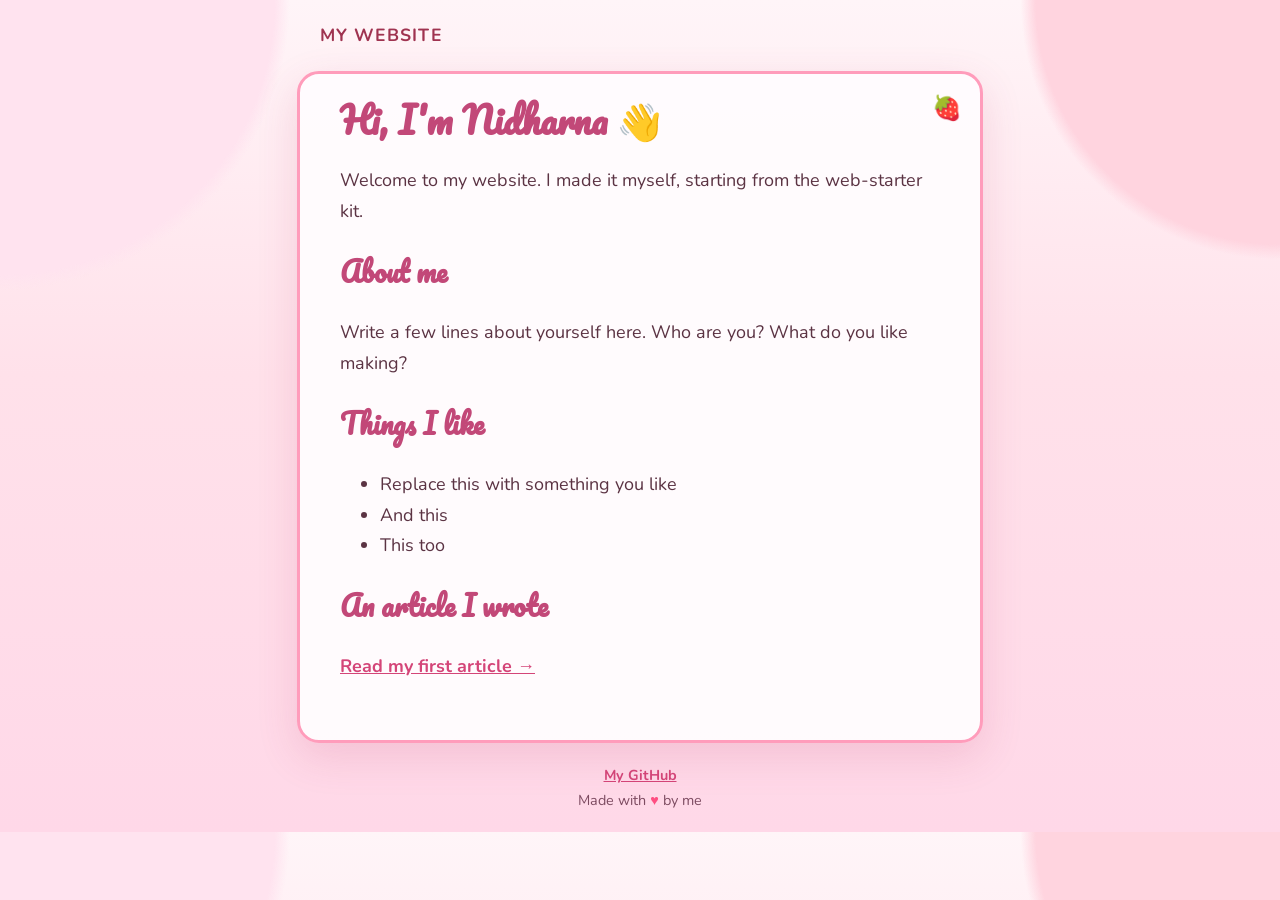
==== index.html @ 421ef7c7 "bb" ====
<!DOCTYPE html>
<html>

<head>
  <!-- The title shows up in the browser tab -->
  <title>My Website</title>

  <!-- These two lines connect your CSS and JavaScript files -->
  <link rel="stylesheet" href="style.css">
  <script src="scripts.js" defer></script>

  <!-- This makes the page look right on phones -->
  <meta name="viewport" content="width=device-width, initial-scale=1.0">
  <link rel="shortcut icon" href="favicon.ico">
</head>

<body>

  <header>
    <a href="index.html" class="header-text">My Website</a>
  </header>

  <main>

    <h1>Hi, I'm Nidharna 👋</h1>
    <p>Welcome to my website. I made it myself, starting from the web-starter kit.</p>

    <h2>About me</h2>
    <p>Write a few lines about yourself here. Who are you? What do you like making?</p>

    <h2>Things I like</h2>
    <!-- This is a list. Each <li> is one item. -->
    <ul>
      <li>Replace this with something you like</li>
      <li>And this</li>
      <li>This too</li>
    </ul>

    <h2>An article I wrote</h2>
    <!-- This link goes to the other page in this folder -->
    <p><a href="article.html">Read my first article →</a></p>

  </main>

  <footer>
    <!-- Change this link to your own profile -->
    <a href="https://github.com">My GitHub</a>
    <br>
    Made with <span class="heart">&hearts;</span> by me
  </footer>

</body>

</html>
---- style.css ----
/* This file controls how everything LOOKS.
   Change a value, save, and refresh your browser to see what happens. */


/* Load a font from Google Fonts */
@import url('https://fonts.googleapis.com/css?family=Work+Sans:400,700&display=swap');
@import url('https://fonts.googleapis.com/css2?family=Nunito:wght@400;700;800&family=Pacifico&display=swap');


/* Rules for the whole page */

body {
  font-family: "Nunito", sans-serif;
  font-size: 18px;
  line-height: 1.7;
  background:
    radial-gradient(circle at top left, #ffe3ef 0, #ffe3ef 18%, transparent 19%),
    radial-gradient(circle at top right, #ffd4df 0, #ffd4df 16%, transparent 17%),
    linear-gradient(180deg, #fff5f8 0%, #ffe1ea 45%, #ffd8e8 100%);
  color: #5b3343;
  margin: 0;
}


/* Headings */

h1, h2, h3 {
  color: #c24878;
  font-family: "Pacifico", cursive;
}

h1 {
  margin-top: 0;
  line-height: 1.2;
}


/* Links */

a {
  color: #d44578;
  font-weight: 700;
}


/* The bar at the top */

header {
  max-width: 640px;
  margin: auto;
  padding: 20px;
  font-weight: 700;
}

.header-text {
  color: #9f3350;
  text-decoration: none;
  font-size: 1.1rem;
  text-transform: uppercase;
  letter-spacing: 0.06em;
}


/* The white box that holds your content */

main {
  max-width: 600px;
  margin: auto;
  padding: 24px 40px 40px 40px;
  background: rgba(255, 252, 254, 0.96);
  border: 3px solid #ff9cbb;
  border-radius: 22px;
  box-shadow: 0 14px 40px rgba(185, 63, 108, 0.16);
  position: relative;
}

main::before {
  content: "🍓";
  position: absolute;
  top: 14px;
  right: 18px;
  font-size: 1.5rem;
  opacity: 0.9;
}


/* Pictures never overflow the box */

main img {
  max-width: 100%;
  border-radius: 16px;
  border: 3px solid #ffd0df;
}

.image-caption {
  font-style: italic;
  opacity: 0.72;
}

.date {
  opacity: 0.72;
  font-weight: 700;
  color: #9c4e6a;
}


/* Quotes */

blockquote {
  border-left: 4px solid #f65c8b;
  margin-left: 0;
  padding: 12px 16px;
  font-size: 120%;
  background: #fff1f6;
  border-radius: 14px;
  color: #6d3550;
}


/* The footer at the bottom */

footer {
  max-width: 640px;
  margin: auto;
  padding: 20px;
  text-align: center;
  font-size: 80%;
  color: #7d4b61;
}


/* The beating heart */

.heart {
  color: #ff4e82;
  animation: beat 1s infinite;
}

@keyframes beat {
  50% { opacity: 0.5; }
}


/* Anything below this only applies to small screens (phones) */

@media only screen and (max-width: 600px) {

  body {
    background: linear-gradient(180deg, #fff6fa 0%, #ffe2ed 100%);
  }

  main {
    padding: 18px 5% 32px 5%;
    border-radius: 0;
    border-left: none;
    border-right: none;
  }

}
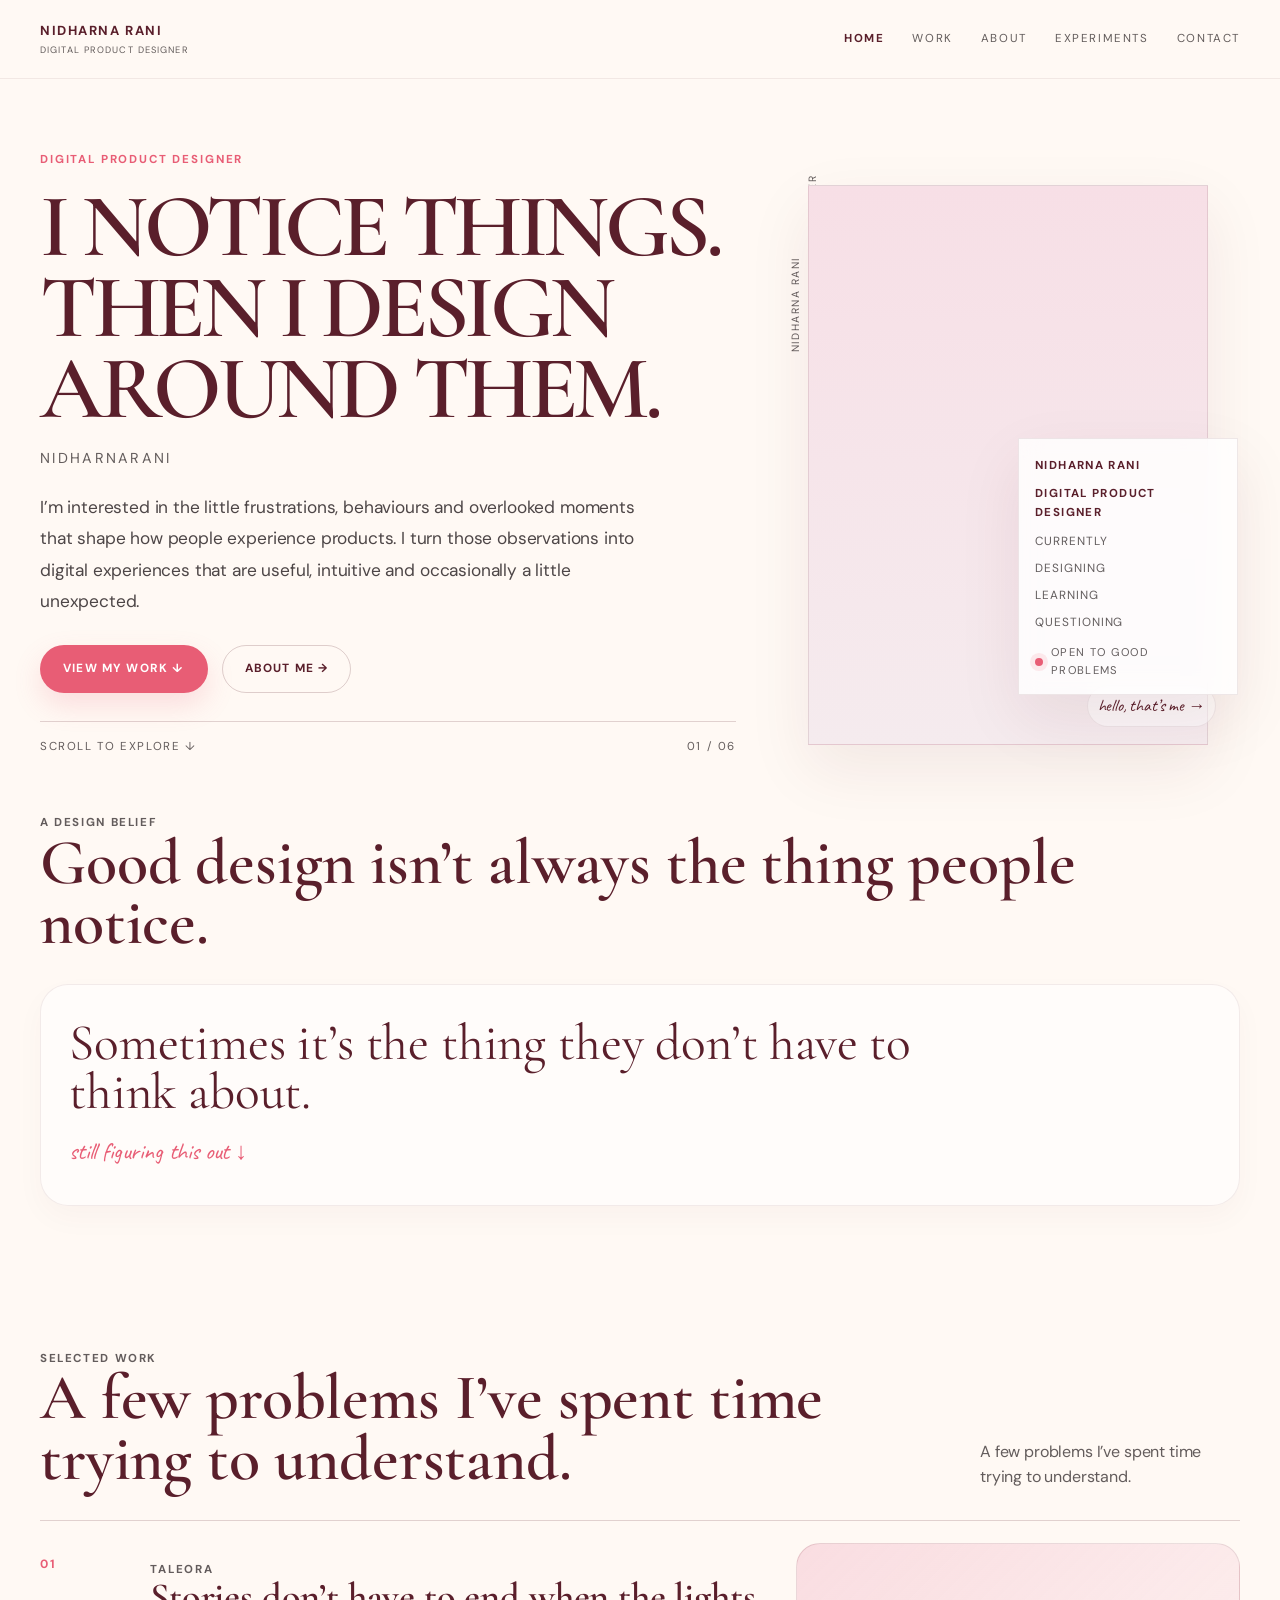
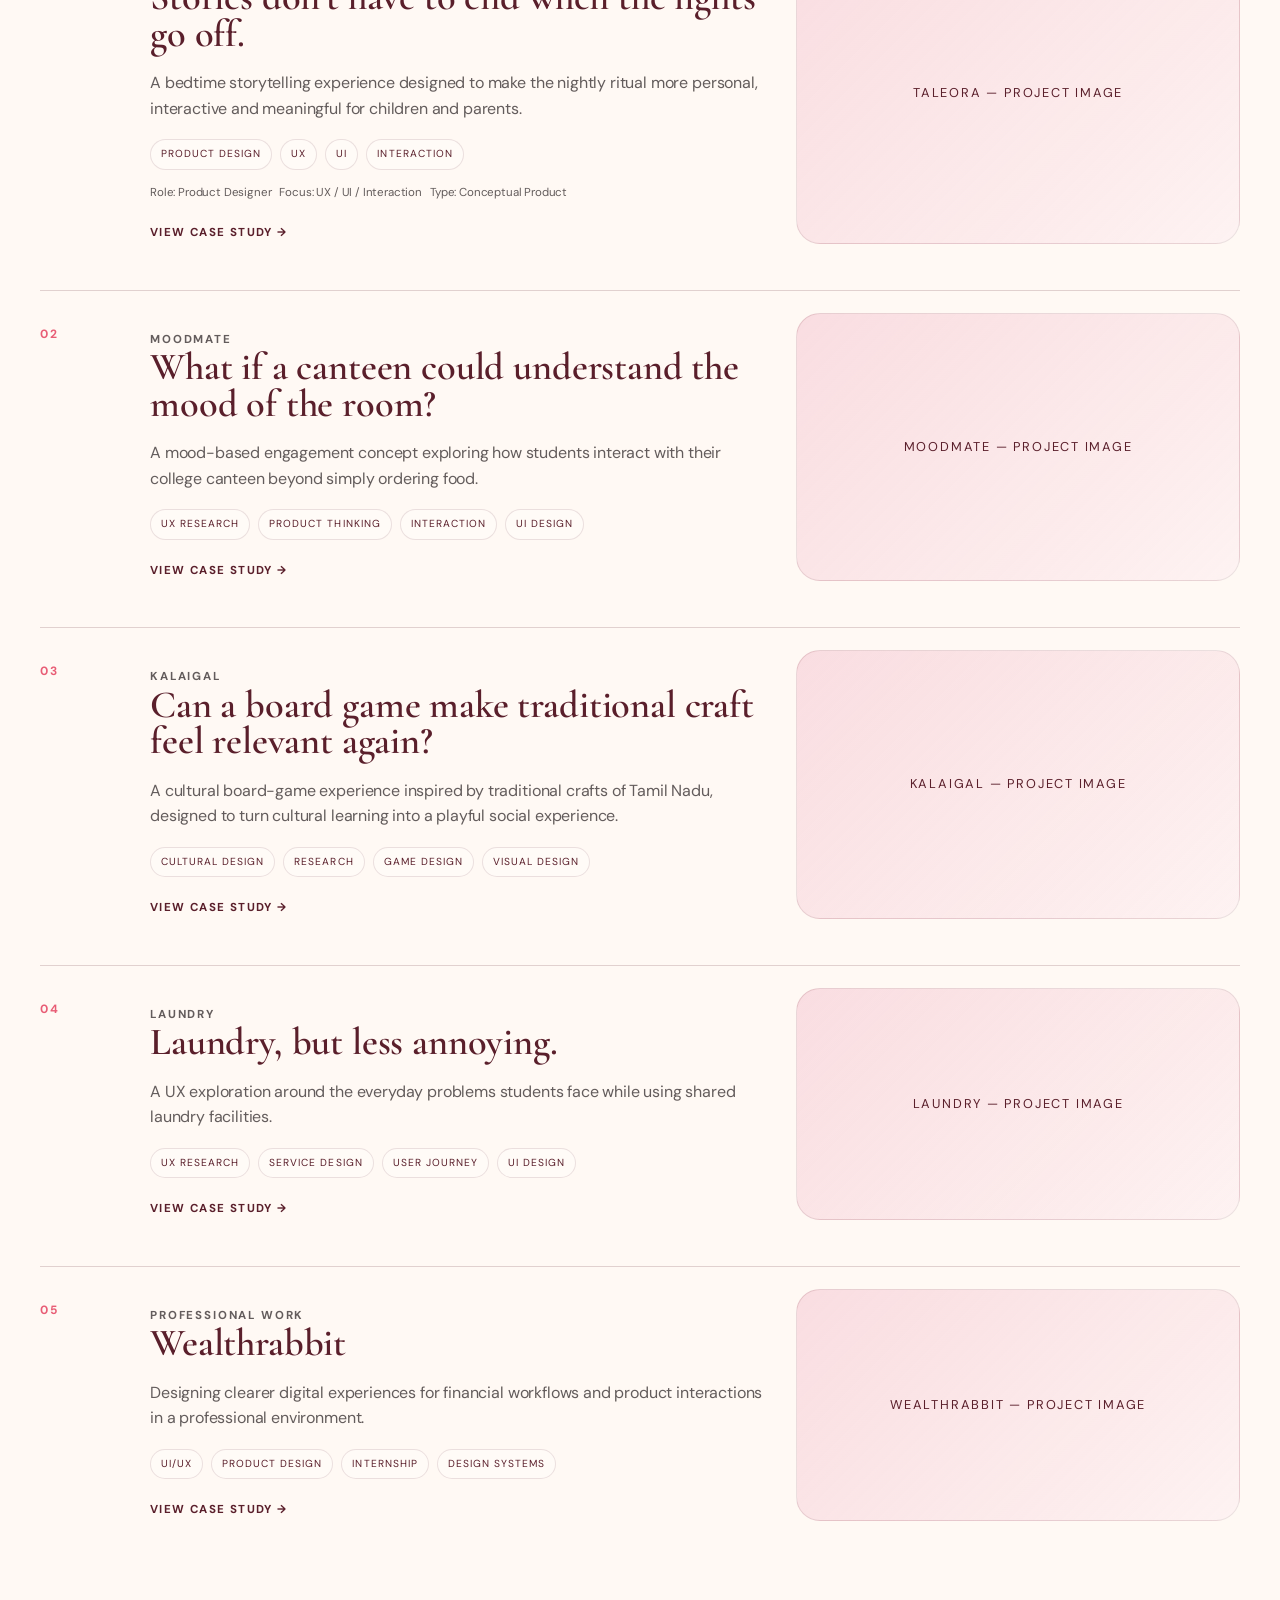
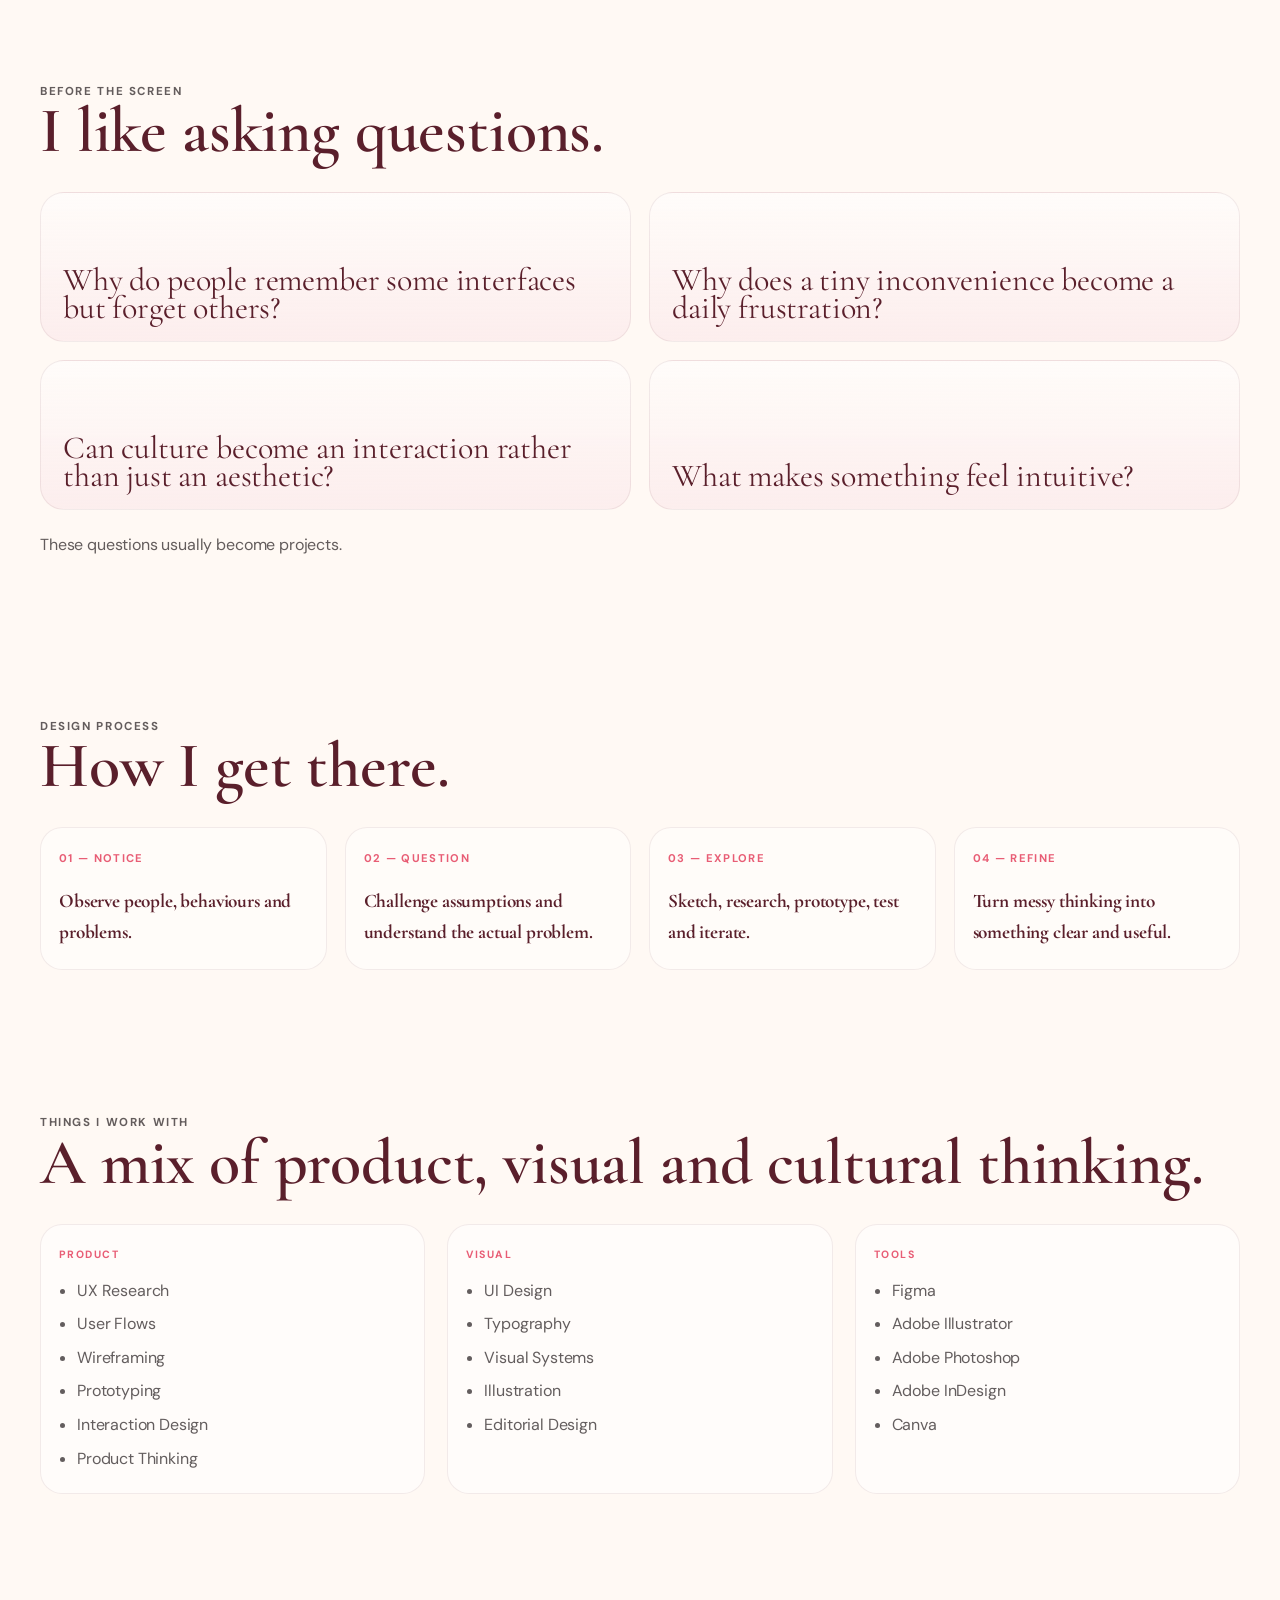
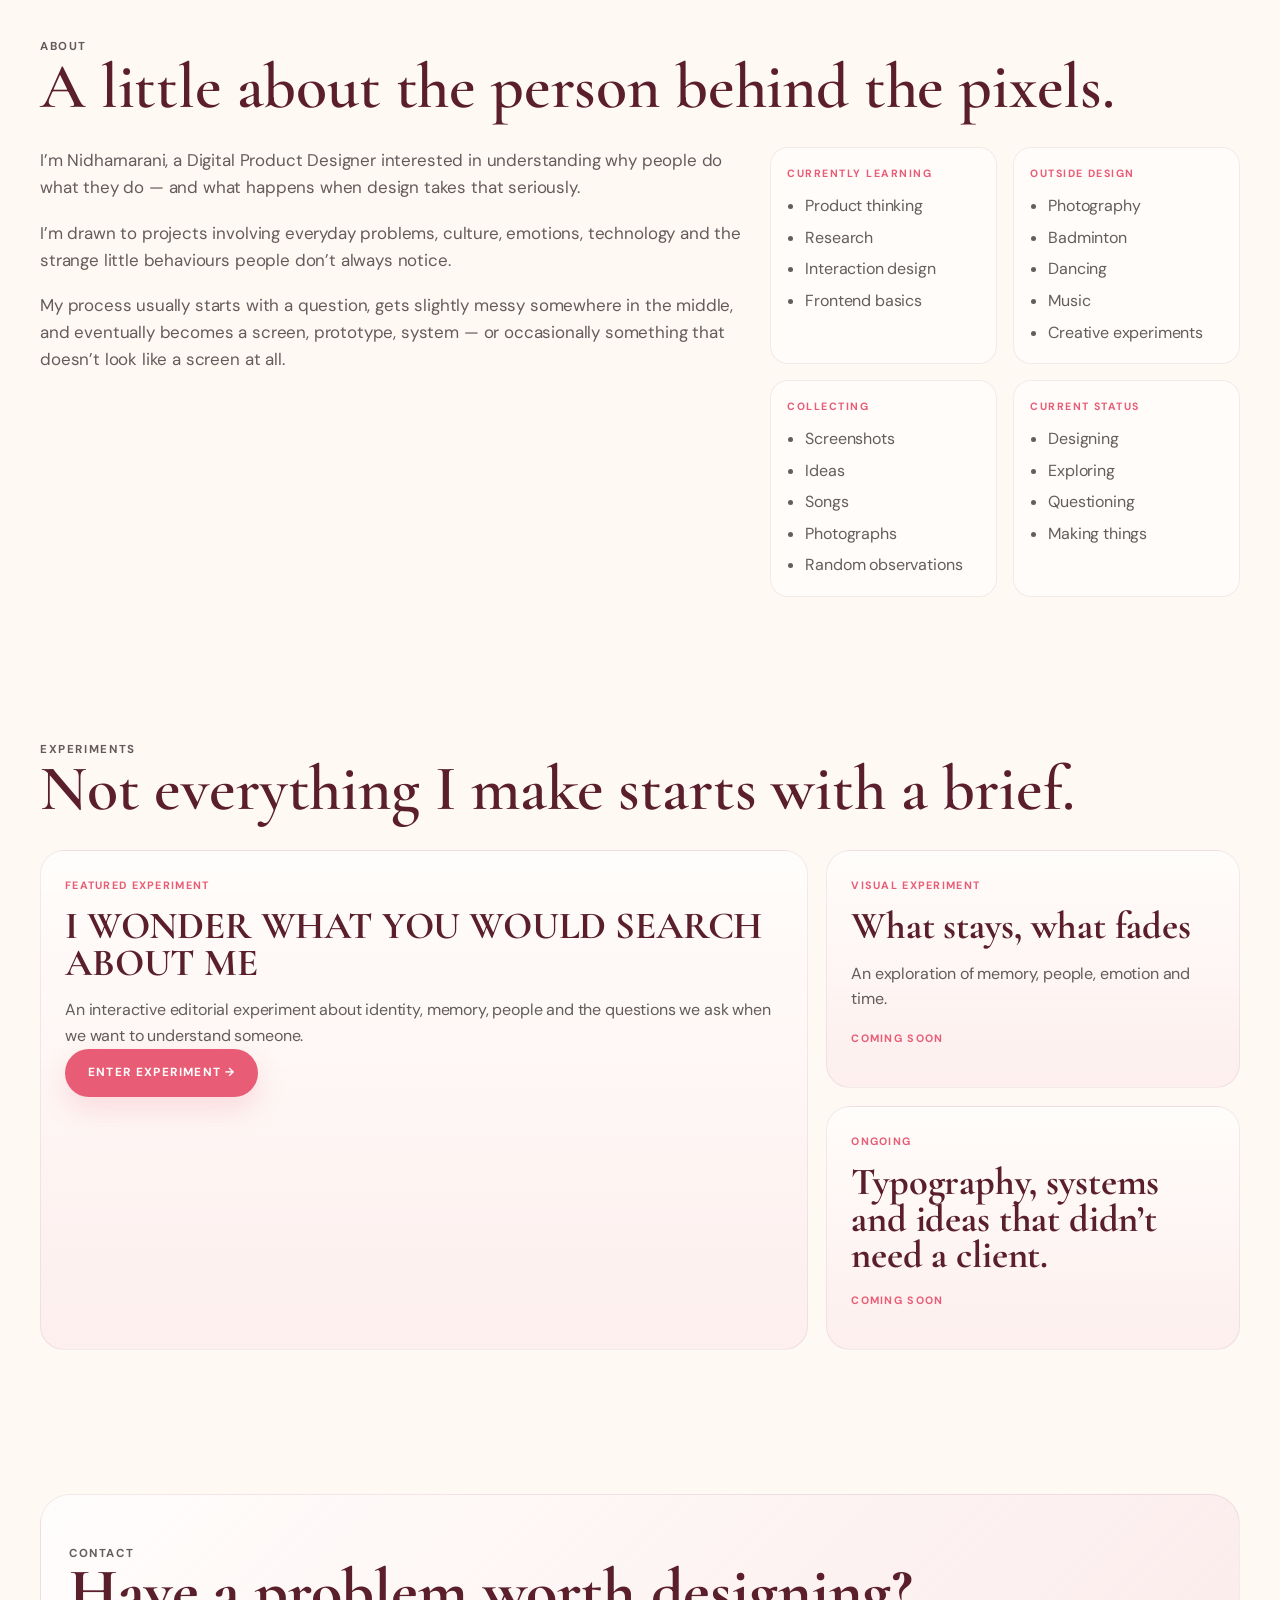
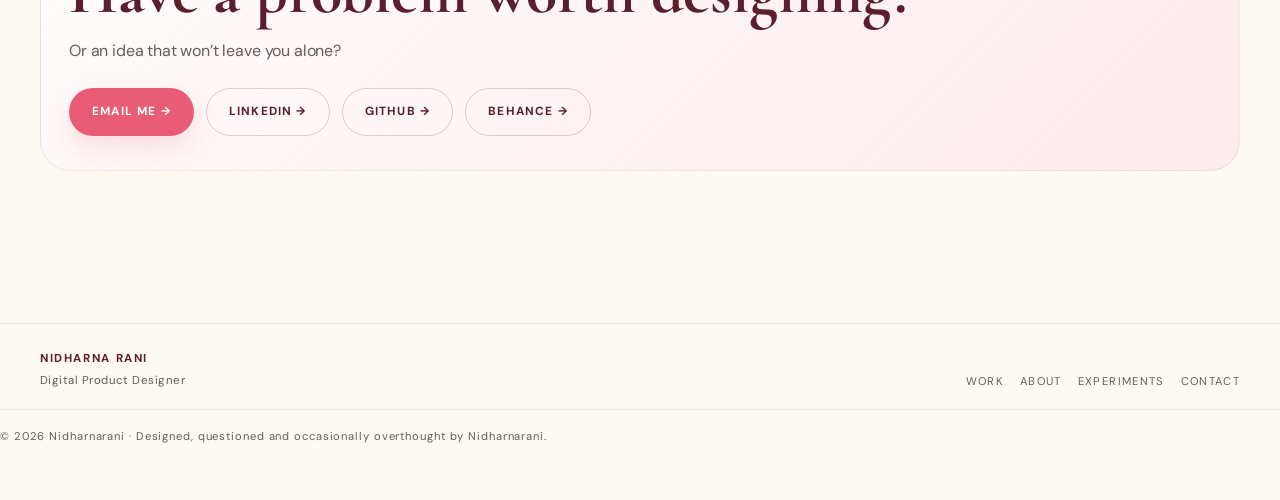
==== commit afe0d3d9: "add all the changes homepage" ====
--- a/index.html
+++ b/index.html
@@ -1,54 +1,470 @@
 <!DOCTYPE html>
-<html>
-
-<head>
-  <!-- The title shows up in the browser tab -->
-  <title>My Website</title>
-
-  <!-- These two lines connect your CSS and JavaScript files -->
-  <link rel="stylesheet" href="style.css">
-  <script src="scripts.js" defer></script>
-
-  <!-- This makes the page look right on phones -->
-  <meta name="viewport" content="width=device-width, initial-scale=1.0">
-  <link rel="shortcut icon" href="favicon.ico">
-</head>
-
-<body>
-
-  <header>
-    <a href="index.html" class="header-text">My Website</a>
-  </header>
-
-  <main>
-
-    <h1>Hi, I'm Nidharna 👋</h1>
-    <p>Welcome to my website. I made it myself, starting from the web-starter kit.</p>
-
-    <h2>About me</h2>
-    <p>Write a few lines about yourself here. Who are you? What do you like making?</p>
-
-    <h2>Things I like</h2>
-    <!-- This is a list. Each <li> is one item. -->
-    <ul>
-      <li>Replace this with something you like</li>
-      <li>And this</li>
-      <li>This too</li>
-    </ul>
-
-    <h2>An article I wrote</h2>
-    <!-- This link goes to the other page in this folder -->
-    <p><a href="article.html">Read my first article →</a></p>
-
-  </main>
-
-  <footer>
-    <!-- Change this link to your own profile -->
-    <a href="https://github.com">My GitHub</a>
-    <br>
-    Made with <span class="heart">&hearts;</span> by me
-  </footer>
-
-</body>
-
+<html lang="en">
+  <head>
+    <meta charset="UTF-8" />
+    <meta name="viewport" content="width=device-width, initial-scale=1.0" />
+    <meta
+      name="description"
+      content="Nidharnarani is a Digital Product Designer interested in behaviours, friction, and thoughtful digital experiences."
+    />
+    <title>Nidharnarani | Digital Product Designer</title>
+    <link rel="shortcut icon" href="favicon.ico" />
+    <link rel="stylesheet" href="home.css" />
+    <script src="home.js" defer></script>
+  </head>
+  <body>
+    <header class="site-header">
+      <div class="site-shell nav">
+        <div class="brand">
+          <a href="#top">NIDHARNA RANI</a>
+          <span>Digital Product Designer</span>
+        </div>
+
+        <button class="menu-toggle" aria-label="Open menu">☰</button>
+
+        <nav class="nav-links" aria-label="Main navigation">
+          <a href="#top" class="nav-home">Home</a>
+          <a href="#work">Work</a>
+          <a href="#about">About</a>
+          <a href="#experiments">Experiments</a>
+          <a href="#contact">Contact</a>
+        </nav>
+      </div>
+    </header>
+
+    <main id="top" class="site-shell">
+      <section class="hero" aria-labelledby="hero-title">
+        <div class="hero-copy">
+          <p class="eyebrow">Digital Product Designer</p>
+          <h1 id="hero-title">I NOTICE THINGS.<br />THEN I DESIGN<br />AROUND THEM.</h1>
+          <p class="role">Nidharnarani</p>
+          <p class="intro">
+            I’m interested in the little frustrations, behaviours and overlooked moments that
+            shape how people experience products. I turn those observations into digital
+            experiences that are useful, intuitive and occasionally a little unexpected.
+          </p>
+
+          <div class="hero-actions">
+            <a class="button primary" href="#work">View my work ↓</a>
+            <a class="button secondary" href="#about">About me →</a>
+          </div>
+
+          <div class="hero-meta">
+            <span>Scroll to explore ↓</span>
+            <span>01 / 06</span>
+          </div>
+        </div>
+
+        <div class="hero-visual">
+          <div class="portrait-wrap">
+            <div class="portrait-label">NIDHARNA RANI<br />DIGITAL PRODUCT DESIGNER</div>
+
+            <div class="portrait-frame">
+              <img
+                class="portrait"
+                src="assets/profile/nidharnarani-profile.jpg"
+                alt="Nidharnarani, Digital Product Designer"
+                onerror="this.parentElement.classList.add('image-fallback'); this.style.display='none';"
+              />
+            </div>
+
+            <div class="annotation">hello, that’s me →</div>
+
+            <aside class="mini-profile-card" aria-label="Profile summary">
+              <p class="card-name">NIDHARNA RANI</p>
+              <p class="card-name">DIGITAL PRODUCT DESIGNER</p>
+
+              <ul>
+                <li>Currently</li>
+                <li>Designing</li>
+                <li>Learning</li>
+                <li>Questioning</li>
+              </ul>
+
+              <div class="status-row">
+                <span class="status-dot" aria-hidden="true"></span>
+                <span>Open to good problems</span>
+              </div>
+            </aside>
+          </div>
+        </div>
+      </section>
+
+      <section class="section belief" aria-labelledby="belief-title">
+        <div class="section-header">
+          <div>
+            <p class="section-label">A design belief</p>
+            <h2 id="belief-title">Good design isn’t always the thing people notice.</h2>
+          </div>
+        </div>
+
+        <div class="belief-panel">
+          <blockquote>
+            Sometimes it’s the thing they don’t have to think about.
+          </blockquote>
+          <div class="belief-annotation">still figuring this out ↓</div>
+        </div>
+      </section>
+
+      <section id="work" class="section" aria-labelledby="work-title">
+        <div class="section-header">
+          <div>
+            <p class="section-label">Selected work</p>
+            <h2 id="work-title">A few problems I’ve spent time trying to understand.</h2>
+          </div>
+          <p>
+            A few problems I’ve spent time trying to understand.
+          </p>
+        </div>
+
+        <div class="work-grid">
+          <article class="project">
+            <div class="project-number">01</div>
+            <div class="project-copy">
+              <p class="project-kicker">Taleora</p>
+              <h3>Stories don’t have to end when the lights go off.</h3>
+              <p>
+                A bedtime storytelling experience designed to make the nightly ritual more
+                personal, interactive and meaningful for children and parents.
+              </p>
+              <div class="tag-row">
+                <span class="tag">Product Design</span>
+                <span class="tag">UX</span>
+                <span class="tag">UI</span>
+                <span class="tag">Interaction</span>
+              </div>
+              <div class="meta-row">
+                <span>Role: Product Designer</span>
+                <span>Focus: UX / UI / Interaction</span>
+                <span>Type: Conceptual Product</span>
+              </div>
+              <a class="text-link" href="#">View case study →</a>
+            </div>
+            <div class="project-visual" aria-label="Taleora project visual placeholder">
+              <div class="visual-placeholder">TALEORA — PROJECT IMAGE</div>
+            </div>
+          </article>
+
+          <article class="project">
+            <div class="project-number">02</div>
+            <div class="project-copy">
+              <p class="project-kicker">Moodmate</p>
+              <h3>What if a canteen could understand the mood of the room?</h3>
+              <p>
+                A mood-based engagement concept exploring how students interact with their
+                college canteen beyond simply ordering food.
+              </p>
+              <div class="tag-row">
+                <span class="tag">UX Research</span>
+                <span class="tag">Product Thinking</span>
+                <span class="tag">Interaction</span>
+                <span class="tag">UI Design</span>
+              </div>
+              <a class="text-link" href="#">View case study →</a>
+            </div>
+            <div class="project-visual" aria-label="Moodmate project visual placeholder">
+              <div class="visual-placeholder">MOODMATE — PROJECT IMAGE</div>
+            </div>
+          </article>
+
+          <article class="project">
+            <div class="project-number">03</div>
+            <div class="project-copy">
+              <p class="project-kicker">Kalaigal</p>
+              <h3>Can a board game make traditional craft feel relevant again?</h3>
+              <p>
+                A cultural board-game experience inspired by traditional crafts of Tamil Nadu,
+                designed to turn cultural learning into a playful social experience.
+              </p>
+              <div class="tag-row">
+                <span class="tag">Cultural Design</span>
+                <span class="tag">Research</span>
+                <span class="tag">Game Design</span>
+                <span class="tag">Visual Design</span>
+              </div>
+              <a class="text-link" href="#">View case study →</a>
+            </div>
+            <div class="project-visual" aria-label="Kalaigal project visual placeholder">
+              <div class="visual-placeholder">KALAIGAL — PROJECT IMAGE</div>
+            </div>
+          </article>
+
+          <article class="project">
+            <div class="project-number">04</div>
+            <div class="project-copy">
+              <p class="project-kicker">Laundry</p>
+              <h3>Laundry, but less annoying.</h3>
+              <p>
+                A UX exploration around the everyday problems students face while using shared
+                laundry facilities.
+              </p>
+              <div class="tag-row">
+                <span class="tag">UX Research</span>
+                <span class="tag">Service Design</span>
+                <span class="tag">User Journey</span>
+                <span class="tag">UI Design</span>
+              </div>
+              <a class="text-link" href="#">View case study →</a>
+            </div>
+            <div class="project-visual" aria-label="Laundry project visual placeholder">
+              <div class="visual-placeholder">LAUNDRY — PROJECT IMAGE</div>
+            </div>
+          </article>
+
+          <article class="project">
+            <div class="project-number">05</div>
+            <div class="project-copy">
+              <p class="project-kicker">Professional work</p>
+              <h3>Wealthrabbit</h3>
+              <p>
+                Designing clearer digital experiences for financial workflows and product
+                interactions in a professional environment.
+              </p>
+              <div class="tag-row">
+                <span class="tag">UI/UX</span>
+                <span class="tag">Product Design</span>
+                <span class="tag">Internship</span>
+                <span class="tag">Design Systems</span>
+              </div>
+              <a class="text-link" href="#">View case study →</a>
+            </div>
+            <div class="project-visual" aria-label="Wealthrabbit project visual placeholder">
+              <div class="visual-placeholder">WEALTHRABBIT — PROJECT IMAGE</div>
+            </div>
+          </article>
+        </div>
+      </section>
+
+      <section class="section" aria-labelledby="thinking-title">
+        <div class="section-header">
+          <div>
+            <p class="section-label">Before the screen</p>
+            <h2 id="thinking-title">I like asking questions.</h2>
+          </div>
+        </div>
+
+        <div class="thinking-list">
+          <div class="thinking-item">Why do people remember some interfaces but forget others?</div>
+          <div class="thinking-item">Why does a tiny inconvenience become a daily frustration?</div>
+          <div class="thinking-item">Can culture become an interaction rather than just an aesthetic?</div>
+          <div class="thinking-item">What makes something feel intuitive?</div>
+        </div>
+
+        <p class="thinking-foot">These questions usually become projects.</p>
+      </section>
+
+      <section class="section" aria-labelledby="process-title">
+        <div class="section-header">
+          <div>
+            <p class="section-label">Design process</p>
+            <h2 id="process-title">How I get there.</h2>
+          </div>
+        </div>
+
+        <div class="process-grid">
+          <div class="process-step">
+            <div class="step-number">01 — Notice</div>
+            <h3>Observe people, behaviours and problems.</h3>
+          </div>
+          <div class="process-step">
+            <div class="step-number">02 — Question</div>
+            <h3>Challenge assumptions and understand the actual problem.</h3>
+          </div>
+          <div class="process-step">
+            <div class="step-number">03 — Explore</div>
+            <h3>Sketch, research, prototype, test and iterate.</h3>
+          </div>
+          <div class="process-step">
+            <div class="step-number">04 — Refine</div>
+            <h3>Turn messy thinking into something clear and useful.</h3>
+          </div>
+        </div>
+      </section>
+
+      <section class="section" aria-labelledby="skills-title">
+        <div class="section-header">
+          <div>
+            <p class="section-label">Things I work with</p>
+            <h2 id="skills-title">A mix of product, visual and cultural thinking.</h2>
+          </div>
+        </div>
+
+        <div class="skills-layout">
+          <div class="skill-block">
+            <h3>Product</h3>
+            <ul>
+              <li>UX Research</li>
+              <li>User Flows</li>
+              <li>Wireframing</li>
+              <li>Prototyping</li>
+              <li>Interaction Design</li>
+              <li>Product Thinking</li>
+            </ul>
+          </div>
+
+          <div class="skill-block">
+            <h3>Visual</h3>
+            <ul>
+              <li>UI Design</li>
+              <li>Typography</li>
+              <li>Visual Systems</li>
+              <li>Illustration</li>
+              <li>Editorial Design</li>
+            </ul>
+          </div>
+
+          <div class="skill-block">
+            <h3>Tools</h3>
+            <ul>
+              <li>Figma</li>
+              <li>Adobe Illustrator</li>
+              <li>Adobe Photoshop</li>
+              <li>Adobe InDesign</li>
+              <li>Canva</li>
+            </ul>
+          </div>
+        </div>
+      </section>
+
+      <section id="about" class="section" aria-labelledby="about-title">
+        <div class="section-header">
+          <div>
+            <p class="section-label">About</p>
+            <h2 id="about-title">A little about the person behind the pixels.</h2>
+          </div>
+        </div>
+
+        <div class="about-grid">
+          <div class="about-copy">
+            <p>
+              I’m Nidharnarani, a Digital Product Designer interested in understanding why
+              people do what they do — and what happens when design takes that seriously.
+            </p>
+            <p>
+              I’m drawn to projects involving everyday problems, culture, emotions,
+              technology and the strange little behaviours people don’t always notice.
+            </p>
+            <p>
+              My process usually starts with a question, gets slightly messy somewhere in the
+              middle, and eventually becomes a screen, prototype, system — or occasionally
+              something that doesn’t look like a screen at all.
+            </p>
+          </div>
+
+          <div class="detail-grid">
+            <div class="detail-card">
+              <h4>Currently learning</h4>
+              <ul>
+                <li>Product thinking</li>
+                <li>Research</li>
+                <li>Interaction design</li>
+                <li>Frontend basics</li>
+              </ul>
+            </div>
+
+            <div class="detail-card">
+              <h4>Outside design</h4>
+              <ul>
+                <li>Photography</li>
+                <li>Badminton</li>
+                <li>Dancing</li>
+                <li>Music</li>
+                <li>Creative experiments</li>
+              </ul>
+            </div>
+
+            <div class="detail-card">
+              <h4>Collecting</h4>
+              <ul>
+                <li>Screenshots</li>
+                <li>Ideas</li>
+                <li>Songs</li>
+                <li>Photographs</li>
+                <li>Random observations</li>
+              </ul>
+            </div>
+
+            <div class="detail-card">
+              <h4>Current status</h4>
+              <ul>
+                <li>Designing</li>
+                <li>Exploring</li>
+                <li>Questioning</li>
+                <li>Making things</li>
+              </ul>
+            </div>
+          </div>
+        </div>
+      </section>
+
+      <section id="experiments" class="section" aria-labelledby="experiments-title">
+        <div class="section-header">
+          <div>
+            <p class="section-label">Experiments</p>
+            <h2 id="experiments-title">Not everything I make starts with a brief.</h2>
+          </div>
+        </div>
+
+        <div class="experiments-wrap">
+          <article class="featured-experiment">
+            <div class="label">Featured experiment</div>
+            <h3>I WONDER WHAT YOU WOULD SEARCH ABOUT ME</h3>
+            <p>
+              An interactive editorial experiment about identity, memory, people and the
+              questions we ask when we want to understand someone.
+            </p>
+            <a class="button primary" href="article.html">Enter experiment →</a>
+          </article>
+
+          <div class="small-experiment-list">
+            <article class="small-experiment">
+              <div class="label">Visual experiment</div>
+              <h3>What stays, what fades</h3>
+              <p>An exploration of memory, people, emotion and time.</p>
+              <div class="label" style="margin-top: 18px;">Coming soon</div>
+            </article>
+
+            <article class="small-experiment">
+              <div class="label">Ongoing</div>
+              <h3>Typography, systems and ideas that didn’t need a client.</h3>
+              <div class="label" style="margin-top: 18px;">Coming soon</div>
+            </article>
+          </div>
+        </div>
+      </section>
+
+      <section id="contact" class="section" aria-labelledby="contact-title">
+        <div class="contact-box">
+          <p class="section-label">Contact</p>
+          <h2 id="contact-title">Have a problem worth designing?</h2>
+          <p>Or an idea that won’t leave you alone?</p>
+
+          <div class="contact-actions">
+            <a class="button primary" href="mailto:hello@example.com">Email me →</a>
+            <a class="button secondary" href="https://www.linkedin.com" target="_blank" rel="noreferrer">Linkedin →</a>
+            <a class="button secondary" href="https://github.com" target="_blank" rel="noreferrer">GitHub →</a>
+            <a class="button secondary" href="https://www.behance.net" target="_blank" rel="noreferrer">Behance →</a>
+          </div>
+        </div>
+      </section>
+    </main>
+
+    <footer class="site-footer">
+      <div class="site-shell footer-inner">
+        <div class="footer-brand">
+          <strong>NIDHARNA RANI</strong>
+          <span>Digital Product Designer</span>
+        </div>
+
+        <nav class="footer-links" aria-label="Footer navigation">
+          <a href="#work">Work</a>
+          <a href="#about">About</a>
+          <a href="#experiments">Experiments</a>
+          <a href="#contact">Contact</a>
+        </nav>
+      </div>
+
+      <div class="site-shell footer-meta">© 2026 Nidharnarani · Designed, questioned and occasionally overthought by Nidharnarani.</div>
+    </footer>
+  </body>
 </html>
--- a/home.css
+++ b/home.css
@@ -0,0 +1,909 @@
+@import url('https://fonts.googleapis.com/css2?family=Cormorant+Garamond:wght@400;500;600;700&family=DM+Sans:wght@400;500;700&family=Caveat:wght@500&display=swap');
+
+:root {
+  --cream: #fff9f4;
+  --pink: #e85d75;
+  --soft-pink: #f6cbd3;
+  --blush: #fbe7ea;
+  --burgundy: #5a1f2b;
+  --text: #21191b;
+  --white: #ffffff;
+  --line: rgba(90, 31, 43, 0.18);
+  --muted: rgba(33, 25, 27, 0.7);
+  --shadow: 0 24px 60px rgba(90, 31, 43, 0.08);
+}
+
+* {
+  box-sizing: border-box;
+}
+
+html {
+  scroll-behavior: smooth;
+}
+
+body {
+  margin: 0;
+  background: var(--cream);
+  color: var(--text);
+  font-family: 'DM Sans', sans-serif;
+  line-height: 1.6;
+  letter-spacing: -0.01em;
+}
+
+img {
+  max-width: 100%;
+  display: block;
+}
+
+a {
+  color: inherit;
+  text-decoration: none;
+}
+
+button,
+input,
+textarea,
+select {
+  font: inherit;
+}
+
+.site-shell {
+  width: min(1200px, calc(100% - 40px));
+  margin: 0 auto;
+}
+
+.site-header {
+  position: sticky;
+  top: 0;
+  z-index: 50;
+  backdrop-filter: blur(12px);
+  background: rgba(255, 249, 244, 0.78);
+  border-bottom: 1px solid rgba(90, 31, 43, 0.08);
+}
+
+.nav {
+  display: flex;
+  align-items: center;
+  justify-content: space-between;
+  min-height: 78px;
+  gap: 24px;
+}
+
+.brand {
+  display: flex;
+  flex-direction: column;
+  gap: 2px;
+}
+
+.brand a {
+  font-size: 0.82rem;
+  letter-spacing: 0.12em;
+  font-weight: 700;
+  color: var(--burgundy);
+}
+
+.brand span {
+  font-size: 0.58rem;
+  letter-spacing: 0.12em;
+  text-transform: uppercase;
+  color: var(--muted);
+}
+
+.nav-links {
+  display: flex;
+  align-items: center;
+  gap: 28px;
+}
+
+.nav-links .nav-home {
+  color: var(--burgundy);
+  font-weight: 700;
+}
+
+.nav-links a {
+  position: relative;
+  font-size: 0.72rem;
+  letter-spacing: 0.14em;
+  text-transform: uppercase;
+  color: var(--muted);
+  transition: color 0.2s ease;
+}
+
+.nav-links a::after {
+  content: '';
+  position: absolute;
+  left: 0;
+  bottom: -7px;
+  width: 100%;
+  height: 1px;
+  background: var(--pink);
+  transform: scaleX(0);
+  transform-origin: left;
+  transition: transform 0.25s ease;
+}
+
+.nav-links a:hover,
+.nav-links a:focus-visible {
+  color: var(--burgundy);
+}
+
+.nav-links a:hover::after,
+.nav-links a:focus-visible::after {
+  transform: scaleX(1);
+}
+
+.menu-toggle {
+  display: none;
+  border: 1px solid var(--line);
+  background: transparent;
+  width: 44px;
+  height: 44px;
+  border-radius: 50%;
+  color: var(--burgundy);
+  cursor: pointer;
+}
+
+main {
+  padding-bottom: 80px;
+}
+
+.hero {
+  display: grid;
+  grid-template-columns: minmax(0, 1.2fr) minmax(300px, 0.8fr);
+  align-items: center;
+  gap: 40px;
+  padding: 72px 0 40px;
+}
+
+.eyebrow {
+  margin: 0 0 18px;
+  font-size: 0.72rem;
+  letter-spacing: 0.16em;
+  text-transform: uppercase;
+  color: var(--pink);
+  font-weight: 700;
+}
+
+.hero-copy h1 {
+  margin: 0;
+  font-family: 'Cormorant Garamond', serif;
+  font-size: clamp(4rem, 7vw, 7.2rem);
+  line-height: 0.9;
+  letter-spacing: -0.05em;
+  color: var(--burgundy);
+  font-weight: 600;
+}
+
+.role {
+  margin: 18px 0 0;
+  font-size: 0.9rem;
+  letter-spacing: 0.16em;
+  text-transform: uppercase;
+  color: var(--muted);
+}
+
+.hero-copy .intro {
+  max-width: 620px;
+  margin-top: 22px;
+  font-size: 1.08rem;
+  line-height: 1.8;
+  color: rgba(33, 25, 27, 0.8);
+}
+
+.hero-actions {
+  display: flex;
+  flex-wrap: wrap;
+  gap: 14px;
+  margin-top: 28px;
+}
+
+.button {
+  display: inline-flex;
+  align-items: center;
+  justify-content: center;
+  min-height: 48px;
+  padding: 0 22px;
+  border: 1px solid transparent;
+  border-radius: 999px;
+  font-size: 0.74rem;
+  letter-spacing: 0.1em;
+  text-transform: uppercase;
+  font-weight: 700;
+  transition: transform 0.2s ease, box-shadow 0.2s ease, border-color 0.2s ease;
+}
+
+.button:hover,
+.button:focus-visible {
+  transform: translateY(-1px);
+}
+
+.button.primary {
+  background: var(--pink);
+  color: var(--white);
+  box-shadow: 0 12px 28px rgba(232, 93, 117, 0.18);
+}
+
+.button.secondary {
+  background: transparent;
+  color: var(--burgundy);
+  border-color: rgba(90, 31, 43, 0.2);
+}
+
+.hero-meta {
+  display: flex;
+  align-items: center;
+  justify-content: space-between;
+  gap: 20px;
+  margin-top: 28px;
+  padding-top: 16px;
+  border-top: 1px solid var(--line);
+  font-size: 0.72rem;
+  letter-spacing: 0.14em;
+  text-transform: uppercase;
+  color: var(--muted);
+}
+
+.hero-visual {
+  position: relative;
+  display: flex;
+  justify-content: center;
+}
+
+.portrait-wrap {
+  position: relative;
+  width: min(100%, 440px);
+  padding: 22px 20px 0;
+}
+
+.portrait-label {
+  position: absolute;
+  left: 0;
+  top: 12px;
+  font-size: 0.66rem;
+  letter-spacing: 0.14em;
+  text-transform: uppercase;
+  color: var(--muted);
+  writing-mode: vertical-rl;
+  transform: rotate(180deg);
+}
+
+.portrait-frame {
+  position: relative;
+  background: linear-gradient(180deg, #f4d7dd 0%, #f7e2e8 100%);
+  border: 1px solid rgba(90, 31, 43, 0.12);
+  padding: 18px 18px 0;
+  box-shadow: var(--shadow);
+  min-height: 560px;
+  overflow: hidden;
+}
+
+.portrait-frame.image-fallback {
+  display: flex;
+  align-items: center;
+  justify-content: center;
+  background: linear-gradient(180deg, #f7dfe6 0%, #f5ebee 100%);
+  color: var(--burgundy);
+  text-transform: uppercase;
+  letter-spacing: 0.14em;
+  font-size: 0.7rem;
+}
+
+.portrait {
+  width: 100%;
+  height: 100%;
+  min-height: 540px;
+  object-fit: cover;
+  object-position: center top;
+  filter: saturate(0.95) contrast(1.04);
+}
+
+.annotation {
+  position: absolute;
+  right: 12px;
+  bottom: 18px;
+  font-family: 'Caveat', cursive;
+  color: var(--burgundy);
+  font-size: 1.08rem;
+  background: rgba(255,255,255,0.5);
+  padding: 6px 10px;
+  border-radius: 999px;
+  border: 1px solid rgba(90, 31, 43, 0.08);
+}
+
+.mini-profile-card {
+  position: absolute;
+  right: -10px;
+  bottom: 50px;
+  width: 220px;
+  padding: 18px 16px 14px;
+  background: rgba(255,255,255,0.82);
+  backdrop-filter: blur(10px);
+  border: 1px solid rgba(90, 31, 43, 0.1);
+  box-shadow: var(--shadow);
+}
+
+.mini-profile-card .card-name {
+  margin: 0 0 10px;
+  font-size: 0.72rem;
+  letter-spacing: 0.12em;
+  text-transform: uppercase;
+  color: var(--burgundy);
+  font-weight: 700;
+}
+
+.mini-profile-card .status-row {
+  display: flex;
+  align-items: center;
+  gap: 8px;
+  margin-top: 12px;
+  font-size: 0.7rem;
+  letter-spacing: 0.12em;
+  text-transform: uppercase;
+  color: var(--muted);
+}
+
+.status-dot {
+  width: 8px;
+  height: 8px;
+  border-radius: 50%;
+  background: var(--pink);
+  box-shadow: 0 0 0 5px rgba(232, 93, 117, 0.12);
+}
+
+.mini-profile-card ul {
+  list-style: none;
+  padding: 0;
+  margin: 0;
+  display: grid;
+  gap: 8px;
+  color: var(--muted);
+  font-size: 0.74rem;
+  letter-spacing: 0.08em;
+  text-transform: uppercase;
+}
+
+.section {
+  padding: 72px 0;
+}
+
+.section-header {
+  display: flex;
+  justify-content: space-between;
+  align-items: end;
+  gap: 20px;
+  margin-bottom: 30px;
+}
+
+.section-label {
+  margin: 0 0 10px;
+  font-size: 0.72rem;
+  letter-spacing: 0.14em;
+  text-transform: uppercase;
+  color: var(--pink);
+  font-weight: 700;
+}
+
+.section-header h2 {
+  margin: 0;
+  font-family: 'Cormorant Garamond', serif;
+  font-size: clamp(2.7rem, 5vw, 4rem);
+  line-height: 0.95;
+  color: var(--burgundy);
+  font-weight: 600;
+}
+
+.section-header p {
+  max-width: 460px;
+  margin: 0;
+  color: var(--muted);
+}
+
+.belief {
+  padding-top: 18px;
+}
+
+.belief-panel {
+  background: rgba(255,255,255,0.5);
+  border: 1px solid rgba(90, 31, 43, 0.08);
+  border-radius: 28px;
+  padding: 34px 28px;
+  box-shadow: 0 12px 30px rgba(90, 31, 43, 0.03);
+}
+
+.belief-panel blockquote {
+  margin: 0;
+  font-family: 'Cormorant Garamond', serif;
+  color: var(--burgundy);
+  font-size: clamp(2.4rem, 4vw, 4rem);
+  line-height: 0.95;
+  max-width: 850px;
+}
+
+.belief-annotation {
+  margin-top: 16px;
+  font-family: 'Caveat', cursive;
+  font-size: 1.5rem;
+  color: var(--pink);
+}
+
+.work-grid {
+  display: grid;
+  gap: 28px;
+}
+
+.project {
+  display: grid;
+  grid-template-columns: 90px minmax(0, 1.2fr) minmax(220px, 0.85fr);
+  gap: 20px;
+  align-items: stretch;
+  padding: 22px 0 18px;
+  border-top: 1px solid var(--line);
+  transition: transform 0.2s ease;
+}
+
+.project:hover {
+  transform: translateY(-2px);
+}
+
+.project-number {
+  color: var(--pink);
+  font-size: 0.75rem;
+  letter-spacing: 0.14em;
+  text-transform: uppercase;
+  font-weight: 700;
+  padding-top: 12px;
+}
+
+.project-copy {
+  padding-right: 12px;
+}
+
+.project-kicker {
+  margin: 0 0 12px;
+  font-size: 0.72rem;
+  letter-spacing: 0.16em;
+  text-transform: uppercase;
+  color: var(--pink);
+  font-weight: 700;
+}
+
+.project h3 {
+  margin: 0;
+  font-family: 'Cormorant Garamond', serif;
+  font-size: clamp(2.2rem, 3vw, 3.2rem);
+  line-height: 0.95;
+  color: var(--burgundy);
+  font-weight: 600;
+}
+
+.project p {
+  margin: 18px 0 0;
+  color: var(--muted);
+}
+
+.tag-row,
+.meta-row {
+  display: flex;
+  flex-wrap: wrap;
+  gap: 8px;
+  margin-top: 18px;
+}
+
+.tag {
+  display: inline-flex;
+  align-items: center;
+  border: 1px solid rgba(90, 31, 43, 0.12);
+  border-radius: 999px;
+  padding: 6px 10px;
+  font-size: 0.64rem;
+  letter-spacing: 0.1em;
+  text-transform: uppercase;
+  background: rgba(255, 255, 255, 0.3);
+  color: var(--burgundy);
+}
+
+.meta-row {
+  margin-top: 14px;
+  color: var(--muted);
+  font-size: 0.72rem;
+}
+
+.text-link {
+  display: inline-flex;
+  margin-top: 22px;
+  color: var(--burgundy);
+  font-size: 0.72rem;
+  letter-spacing: 0.12em;
+  text-transform: uppercase;
+  font-weight: 700;
+}
+
+.project-visual {
+  min-height: 220px;
+  border-radius: 24px;
+  overflow: hidden;
+  border: 1px solid rgba(90, 31, 43, 0.12);
+  background: linear-gradient(135deg, rgba(246, 203, 211, 0.7), rgba(255, 255, 255, 0.5));
+  position: relative;
+}
+
+.visual-placeholder {
+  position: absolute;
+  inset: 0;
+  display: grid;
+  place-items: center;
+  font-size: 0.8rem;
+  letter-spacing: 0.14em;
+  text-transform: uppercase;
+  color: var(--burgundy);
+  background: linear-gradient(135deg, rgba(255,255,255,0.12), rgba(232, 93, 117, 0.06));
+}
+
+.project-image {
+  width: 100%;
+  height: 100%;
+  object-fit: cover;
+}
+
+.thinking-list {
+  display: grid;
+  grid-template-columns: repeat(2, minmax(0, 1fr));
+  gap: 18px;
+  margin-top: 20px;
+}
+
+.thinking-item {
+  min-height: 150px;
+  display: flex;
+  align-items: end;
+  padding: 22px 22px 18px;
+  border-radius: 24px;
+  background: linear-gradient(180deg, rgba(255, 255, 255, 0.52), rgba(247, 216, 224, 0.34));
+  border: 1px solid rgba(90, 31, 43, 0.08);
+  font-family: 'Cormorant Garamond', serif;
+  font-size: clamp(2rem, 2.5vw, 3rem);
+  line-height: 0.9;
+  color: var(--burgundy);
+}
+
+.thinking-foot {
+  margin-top: 22px;
+  color: var(--muted);
+  font-size: 1rem;
+}
+
+.process-grid {
+  display: grid;
+  grid-template-columns: repeat(4, minmax(0, 1fr));
+  gap: 18px;
+}
+
+.process-step {
+  padding: 22px 18px;
+  border-radius: 22px;
+  border: 1px solid rgba(90, 31, 43, 0.08);
+  background: rgba(255,255,255,0.46);
+}
+
+.process-step .step-number {
+  color: var(--pink);
+  font-size: 0.7rem;
+  letter-spacing: 0.12em;
+  text-transform: uppercase;
+  font-weight: 700;
+}
+
+.process-step h3 {
+  margin: 18px 0 0;
+  font-size: 1.2rem;
+  color: var(--burgundy);
+  font-family: 'Cormorant Garamond', serif;
+}
+
+.process-step p {
+  margin: 10px 0 0;
+  color: var(--muted);
+}
+
+.skills-layout {
+  display: grid;
+  grid-template-columns: repeat(3, minmax(0, 1fr));
+  gap: 22px;
+}
+
+.skill-block {
+  padding: 22px 18px;
+  border-radius: 22px;
+  background: rgba(255,255,255,0.5);
+  border: 1px solid rgba(90, 31, 43, 0.08);
+}
+
+.skill-block h3 {
+  margin: 0 0 14px;
+  font-size: 0.66rem;
+  letter-spacing: 0.14em;
+  color: var(--pink);
+  text-transform: uppercase;
+  font-weight: 700;
+}
+
+.skill-block ul {
+  margin: 0;
+  padding-left: 18px;
+  color: var(--muted);
+  display: grid;
+  gap: 8px;
+}
+
+.about-grid {
+  display: grid;
+  grid-template-columns: minmax(0, 1.2fr) minmax(0, 0.8fr);
+  gap: 26px;
+  align-items: start;
+}
+
+.about-copy {
+  color: var(--muted);
+  font-size: 1.06rem;
+}
+
+.about-copy p {
+  margin: 0 0 18px;
+}
+
+.detail-grid {
+  display: grid;
+  grid-template-columns: repeat(2, minmax(0, 1fr));
+  gap: 16px;
+}
+
+.detail-card {
+  padding: 18px 16px;
+  border: 1px solid rgba(90, 31, 43, 0.08);
+  border-radius: 18px;
+  background: rgba(255,255,255,0.5);
+}
+
+.detail-card h4 {
+  margin: 0 0 10px;
+  color: var(--pink);
+  font-size: 0.66rem;
+  letter-spacing: 0.14em;
+  text-transform: uppercase;
+}
+
+.detail-card ul {
+  margin: 0;
+  padding-left: 18px;
+  color: var(--muted);
+  display: grid;
+  gap: 6px;
+}
+
+.experiments-wrap {
+  display: grid;
+  grid-template-columns: minmax(0, 1.3fr) minmax(0, 0.7fr);
+  gap: 18px;
+  align-items: stretch;
+}
+
+.featured-experiment,
+.small-experiment {
+  border: 1px solid rgba(90, 31, 43, 0.08);
+  border-radius: 24px;
+  background: linear-gradient(180deg, rgba(255,255,255,0.6), rgba(247, 216, 224, 0.3));
+  padding: 26px 24px;
+}
+
+.featured-experiment .label,
+.small-experiment .label {
+  font-size: 0.67rem;
+  letter-spacing: 0.12em;
+  text-transform: uppercase;
+  color: var(--pink);
+  font-weight: 700;
+  margin-bottom: 14px;
+}
+
+.featured-experiment h3,
+.small-experiment h3 {
+  margin: 0;
+  font-family: 'Cormorant Garamond', serif;
+  font-size: clamp(2rem, 3vw, 3rem);
+  line-height: 0.95;
+  color: var(--burgundy);
+}
+
+.featured-experiment p,
+.small-experiment p {
+  color: var(--muted);
+  margin: 16px 0 0;
+}
+
+.small-experiment-list {
+  display: grid;
+  gap: 18px;
+}
+
+.contact-box {
+  background: linear-gradient(135deg, rgba(255,255,255,0.7), rgba(247, 216, 224, 0.44));
+  border: 1px solid rgba(90, 31, 43, 0.08);
+  border-radius: 30px;
+  padding: 34px 28px;
+}
+
+.contact-box h2 {
+  margin: 0;
+  font-family: 'Cormorant Garamond', serif;
+  font-size: clamp(2.8rem, 5vw, 5rem);
+  line-height: 0.92;
+  color: var(--burgundy);
+}
+
+.contact-box p {
+  margin: 16px 0 0;
+  color: var(--muted);
+  max-width: 560px;
+}
+
+.contact-actions {
+  display: flex;
+  flex-wrap: wrap;
+  gap: 12px;
+  margin-top: 24px;
+}
+
+.site-footer {
+  padding: 26px 0 54px;
+  border-top: 1px solid rgba(90, 31, 43, 0.1);
+}
+
+.footer-inner {
+  display: flex;
+  justify-content: space-between;
+  align-items: flex-end;
+  gap: 18px;
+  flex-wrap: wrap;
+}
+
+.footer-brand {
+  display: flex;
+  flex-direction: column;
+  gap: 4px;
+}
+
+.footer-brand strong {
+  font-size: 0.72rem;
+  letter-spacing: 0.14em;
+  text-transform: uppercase;
+  color: var(--burgundy);
+}
+
+.footer-brand span {
+  color: var(--muted);
+  font-size: 0.72rem;
+  letter-spacing: 0.04em;
+}
+
+.footer-links {
+  display: flex;
+  flex-wrap: wrap;
+  gap: 16px;
+  font-size: 0.7rem;
+  letter-spacing: 0.12em;
+  text-transform: uppercase;
+  color: var(--muted);
+}
+
+.footer-meta {
+  width: 100%;
+  margin-top: 18px;
+  padding-top: 18px;
+  border-top: 1px solid rgba(90, 31, 43, 0.08);
+  color: rgba(33, 25, 27, 0.7);
+  font-size: 0.7rem;
+  letter-spacing: 0.08em;
+}
+
+@media (max-width: 980px) {
+  .hero {
+    grid-template-columns: 1fr;
+    padding-top: 52px;
+  }
+
+  .hero-visual {
+    order: -1;
+  }
+
+  .mini-profile-card {
+    right: 12px;
+    bottom: 30px;
+  }
+
+  .project {
+    grid-template-columns: 1fr;
+    gap: 12px;
+  }
+
+  .project-number {
+    padding-top: 0;
+  }
+
+  .process-grid,
+  .skills-layout,
+  .about-grid,
+  .experiments-wrap {
+    grid-template-columns: 1fr 1fr;
+  }
+}
+
+@media (max-width: 720px) {
+  .nav {
+    position: relative;
+  }
+
+  .nav-links {
+    position: absolute;
+    top: calc(100% + 12px);
+    right: 0;
+    left: 0;
+    display: none;
+    flex-direction: column;
+    align-items: flex-start;
+    padding: 18px 20px;
+    background: rgba(255, 249, 244, 0.96);
+    border: 1px solid rgba(90, 31, 43, 0.08);
+    border-radius: 20px;
+    box-shadow: var(--shadow);
+  }
+
+  body.nav-open .nav-links {
+    display: flex;
+  }
+
+  .menu-toggle {
+    display: inline-flex;
+    align-items: center;
+    justify-content: center;
+  }
+
+  .hero-copy h1 {
+    font-size: 3.4rem;
+  }
+
+  .hero-meta {
+    flex-direction: column;
+    align-items: flex-start;
+  }
+
+  .thinking-list,
+  .process-grid,
+  .skills-layout,
+  .about-grid,
+  .experiments-wrap,
+  .detail-grid {
+    grid-template-columns: 1fr;
+  }
+
+  .mini-profile-card {
+    position: static;
+    width: 100%;
+    margin-top: 18px;
+  }
+
+  .portrait-wrap {
+    padding-top: 18px;
+  }
+}
+
+@media (prefers-reduced-motion: reduce) {
+  html {
+    scroll-behavior: auto;
+  }
+
+  *, *::before, *::after {
+    animation-duration: 0.01ms !important;
+    animation-iteration-count: 1 !important;
+    transition-duration: 0.01ms !important;
+  }
+}
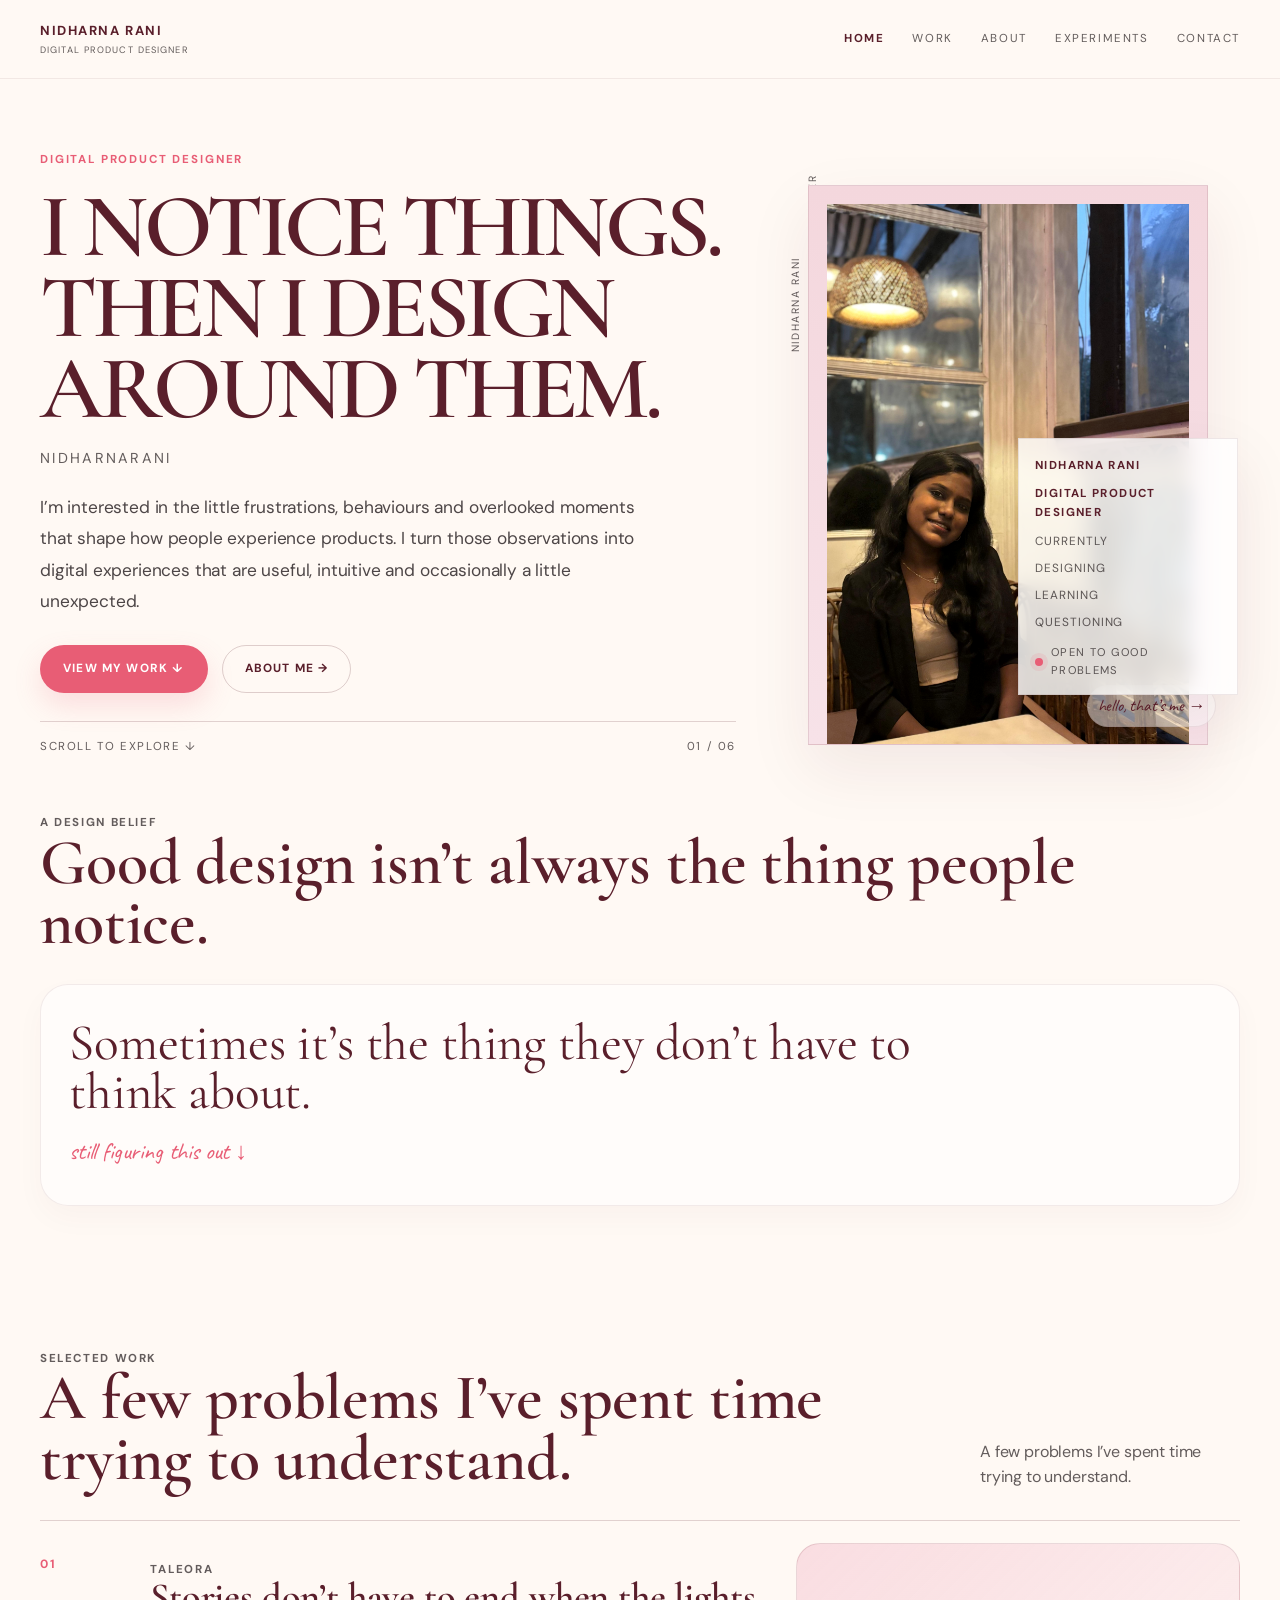
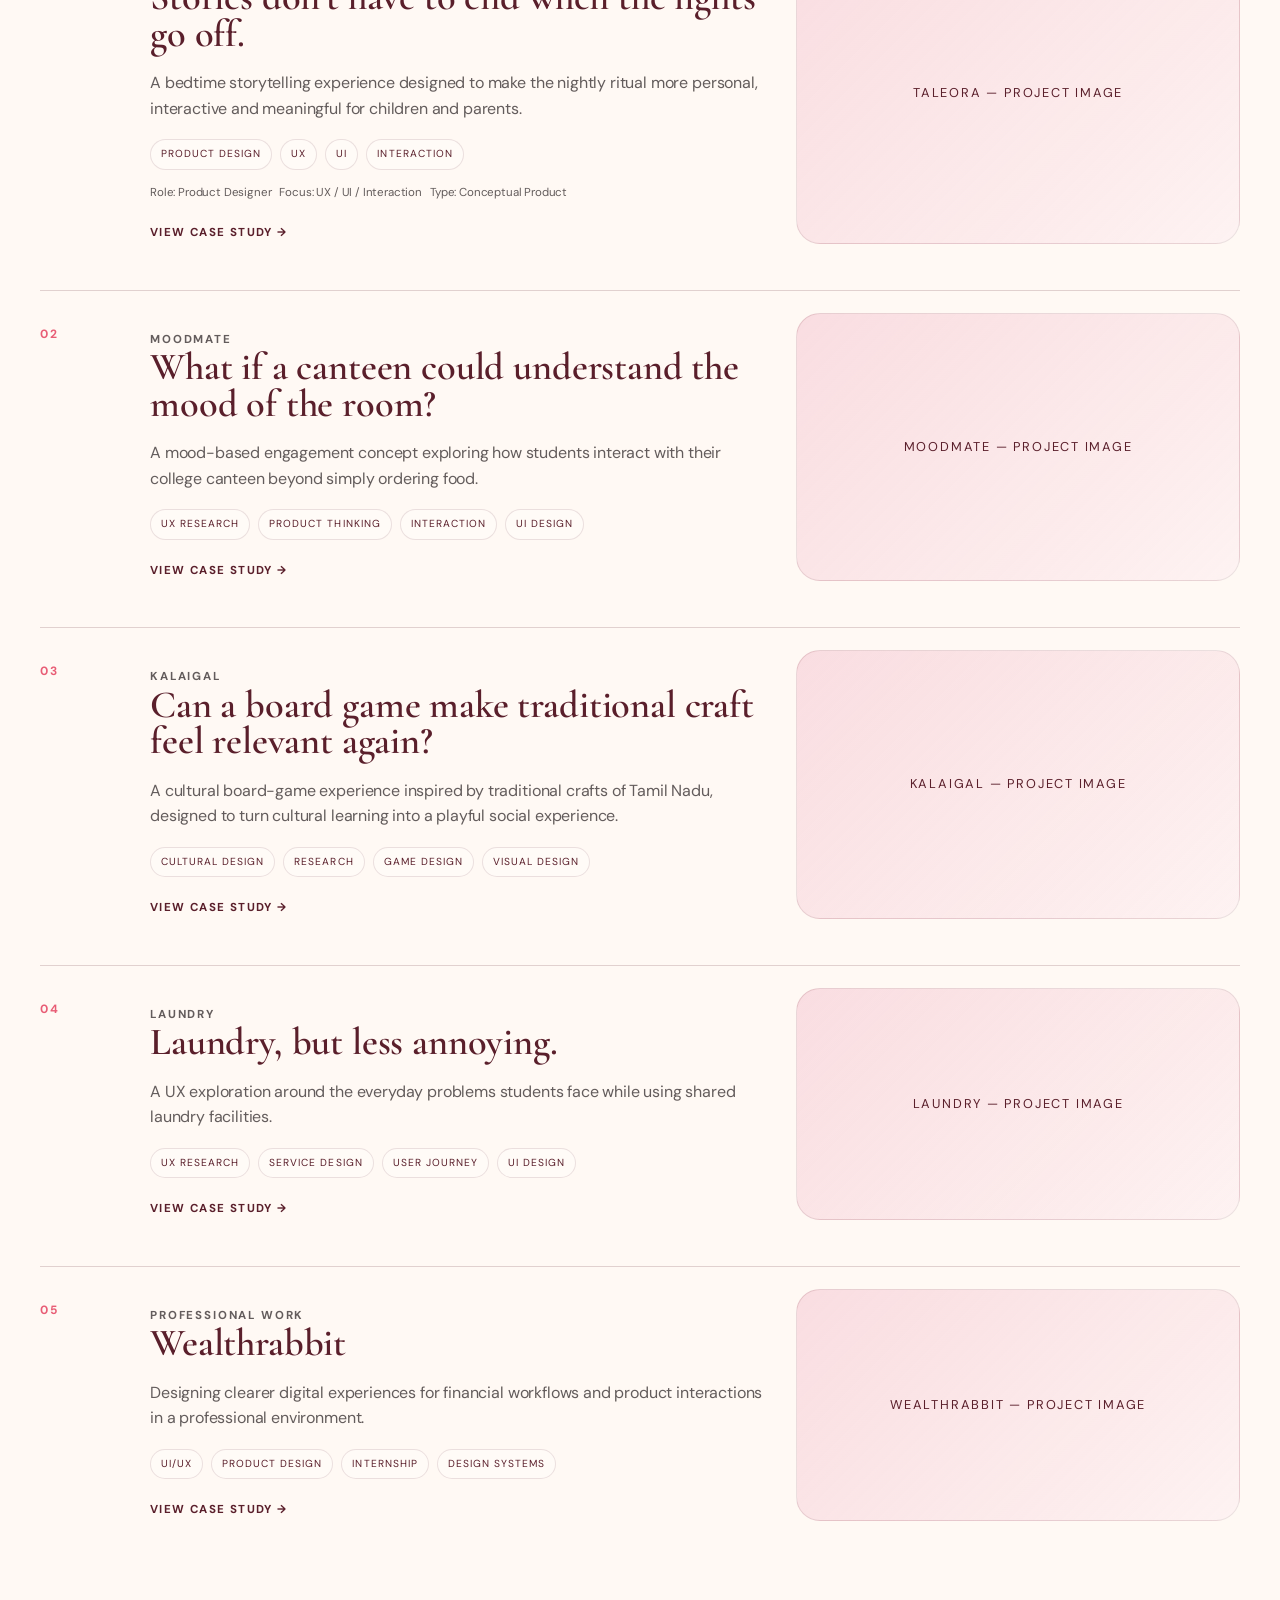
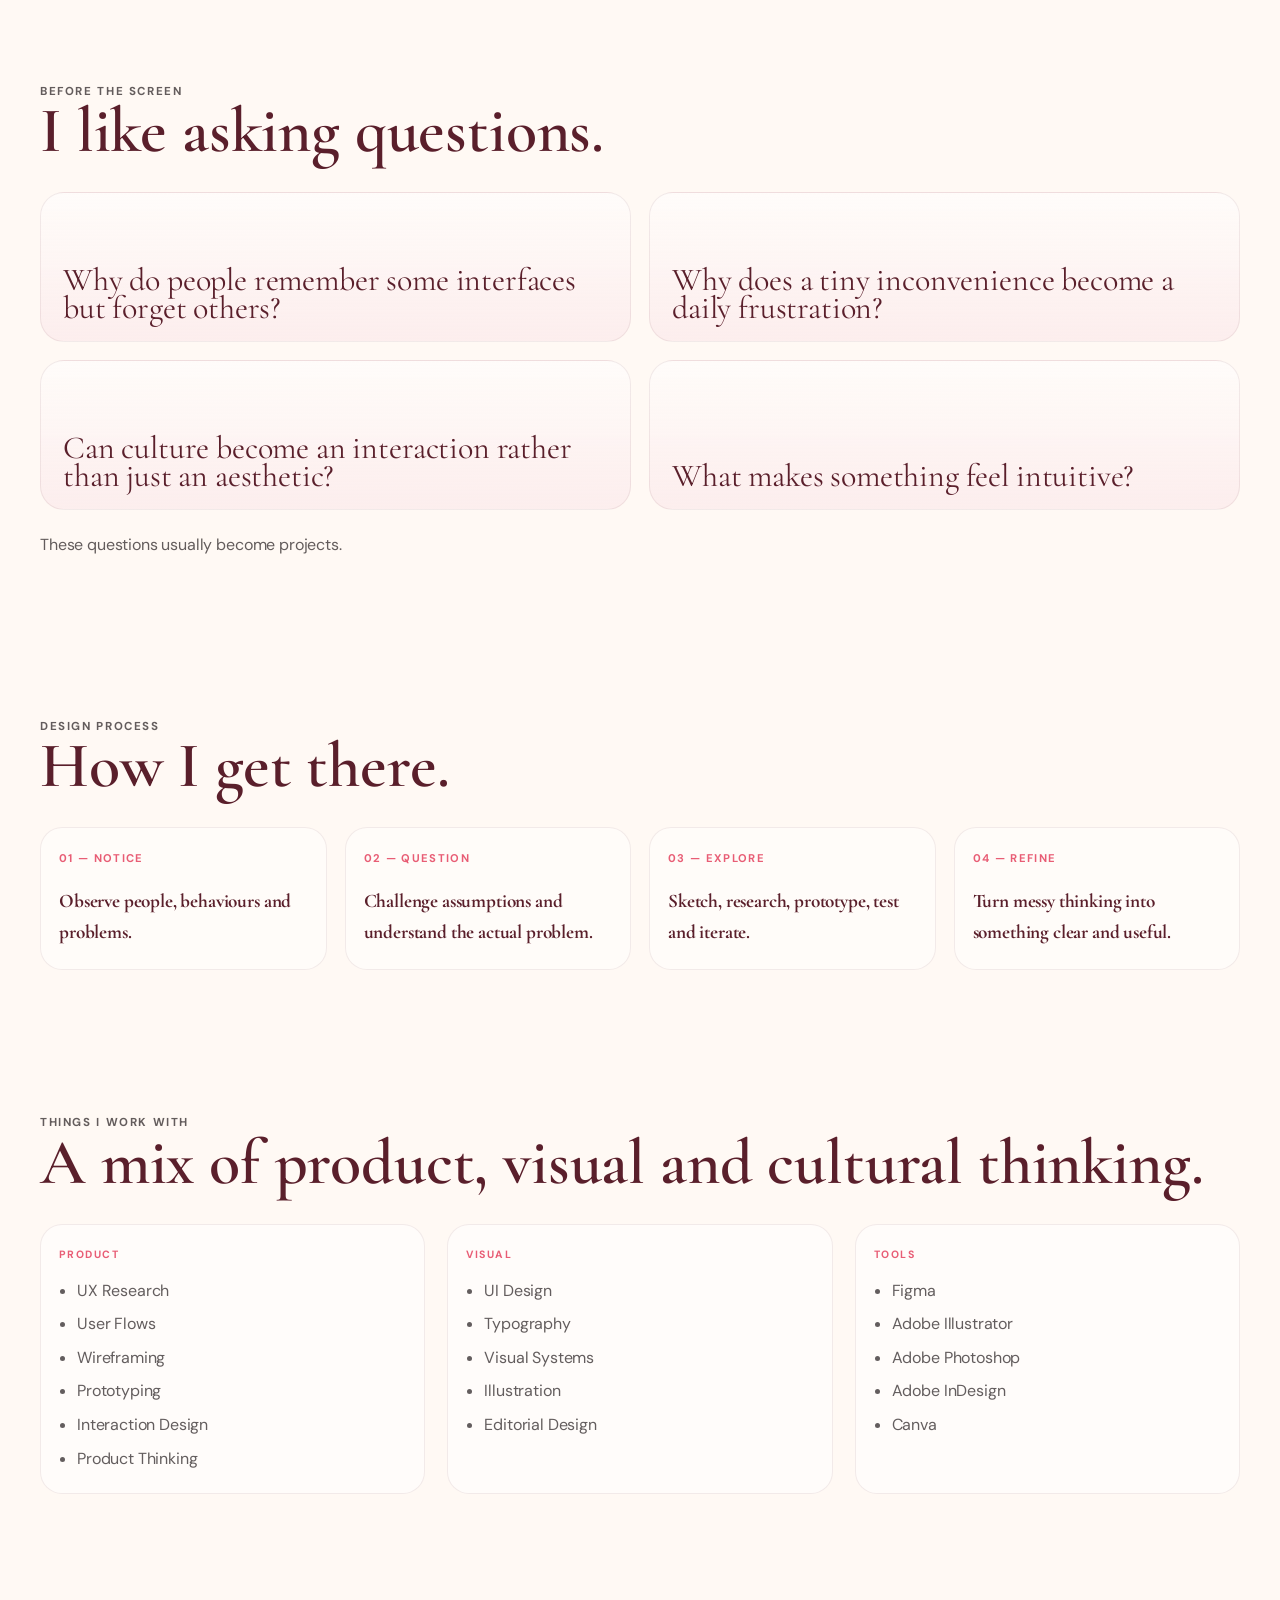
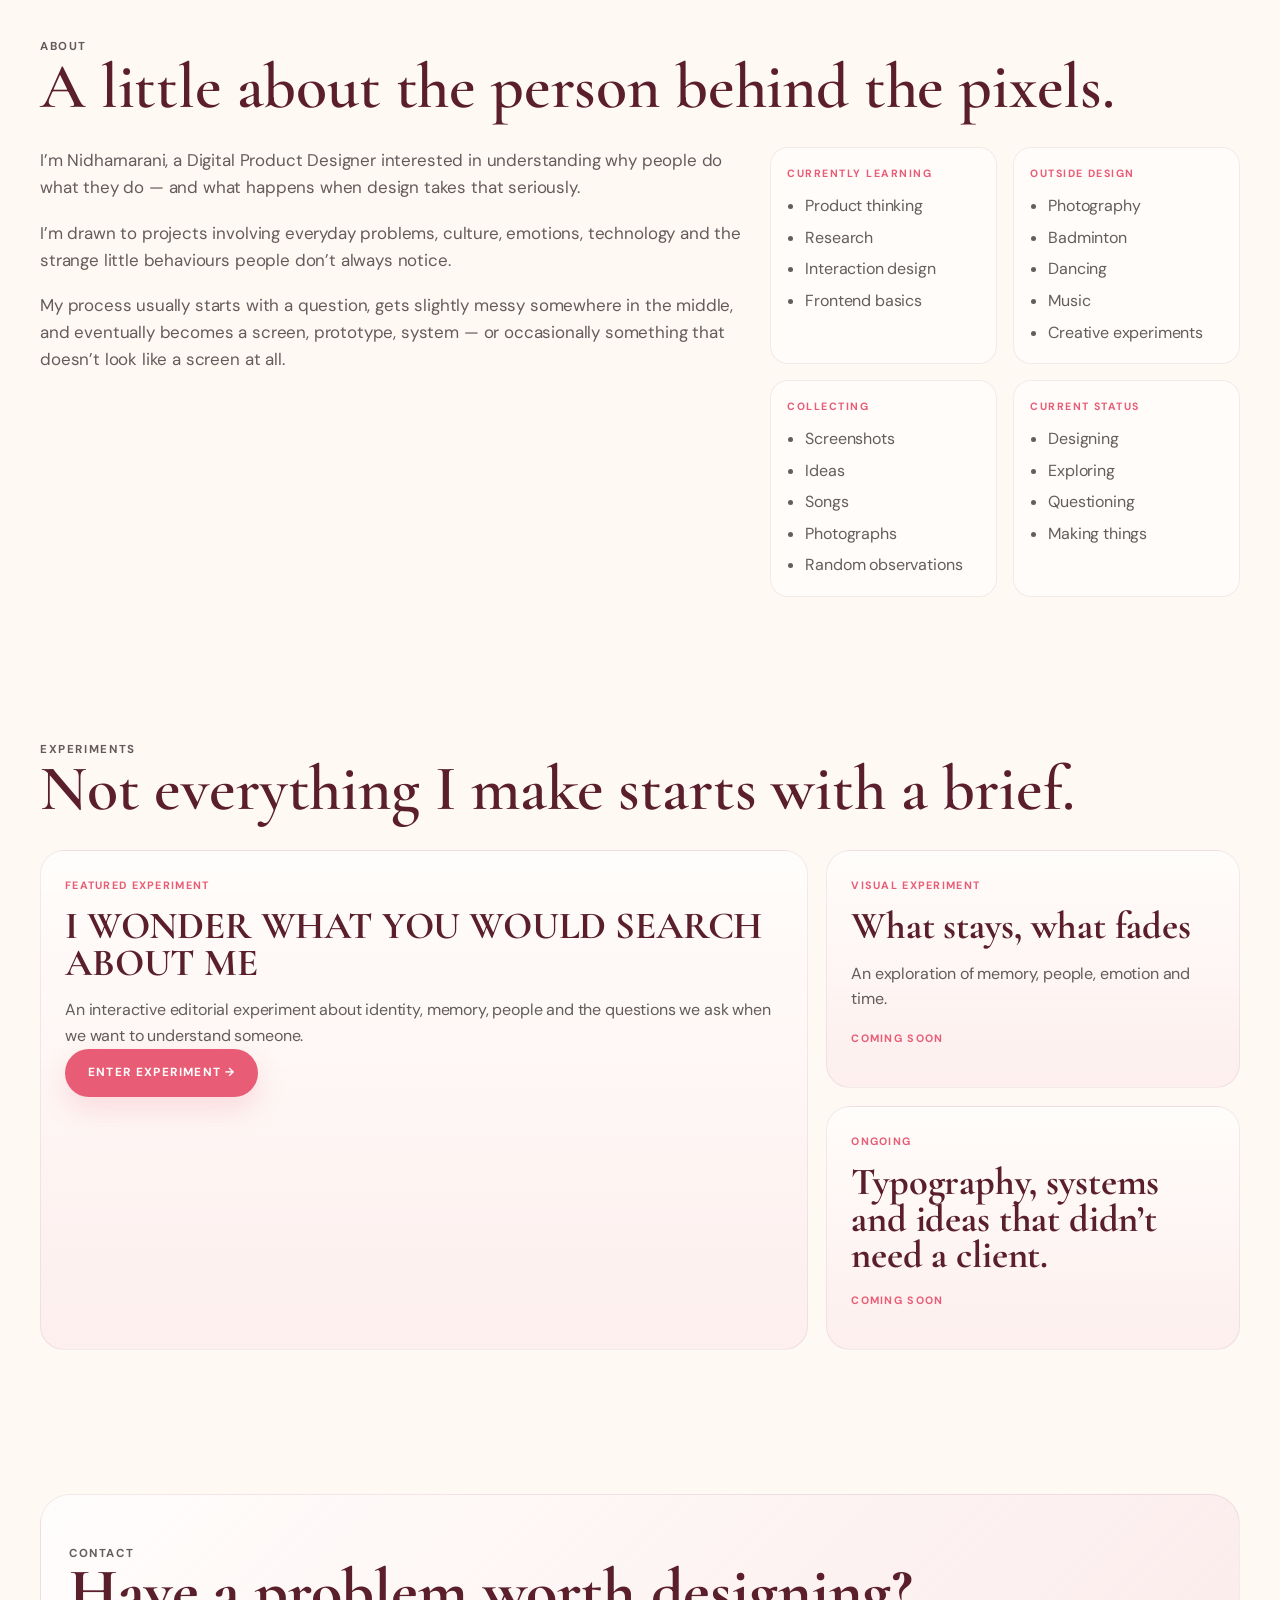
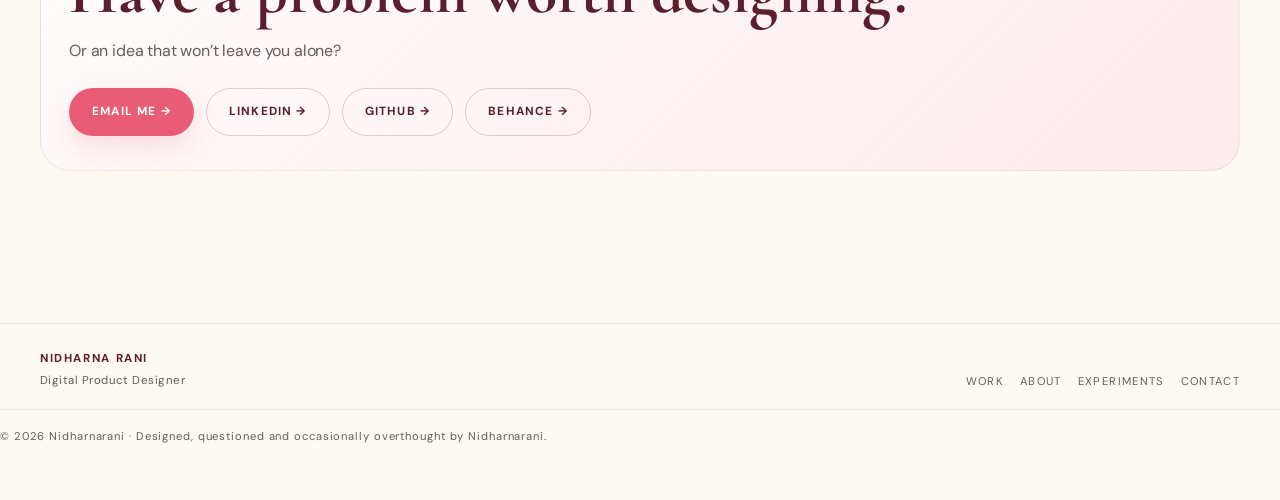
==== commit bcd9479b: "changes changes in home page" ====
--- a/index.html
+++ b/index.html
@@ -13,6 +13,8 @@
     <script src="home.js" defer></script>
   </head>
   <body>
+    <div class="cursor-stars" id="cursorStars" aria-hidden="true"></div>
+
     <header class="site-header">
       <div class="site-shell nav">
         <div class="brand">
@@ -62,7 +64,7 @@
             <div class="portrait-frame">
               <img
                 class="portrait"
-                src="assets/profile/nidharnarani-profile.jpg"
+                src="assets/nidharna.jpeg"
                 alt="Nidharnarani, Digital Product Designer"
                 onerror="this.parentElement.classList.add('image-fallback'); this.style.display='none';"
               />
--- a/home.css
+++ b/home.css
@@ -28,6 +28,44 @@
   font-family: 'DM Sans', sans-serif;
   line-height: 1.6;
   letter-spacing: -0.01em;
+  cursor: crosshair;
+}
+
+.cursor-stars {
+  position: fixed;
+  inset: 0;
+  pointer-events: none;
+  z-index: 200;
+  overflow: hidden;
+}
+
+.cursor-star {
+  position: absolute;
+  left: 0;
+  top: 0;
+  width: var(--star-size);
+  height: var(--star-size);
+  border-radius: 50%;
+  display: block;
+  background: radial-gradient(circle, rgba(232, 93, 117, 0.95) 0%, rgba(232, 93, 117, 0.5) 45%, rgba(232, 93, 117, 0) 70%);
+  box-shadow: 0 0 14px rgba(232, 93, 117, 0.35);
+  opacity: 0;
+  animation: starBurst 700ms ease-out forwards;
+  animation-delay: var(--delay);
+}
+
+@keyframes starBurst {
+  0% {
+    opacity: 0;
+    transform: translate(0, 0) scale(0.3) rotate(0deg);
+  }
+  18% {
+    opacity: 1;
+  }
+  100% {
+    opacity: 0;
+    transform: translate(var(--dx), var(--dy)) scale(1.2) rotate(180deg);
+  }
 }
 
 img {
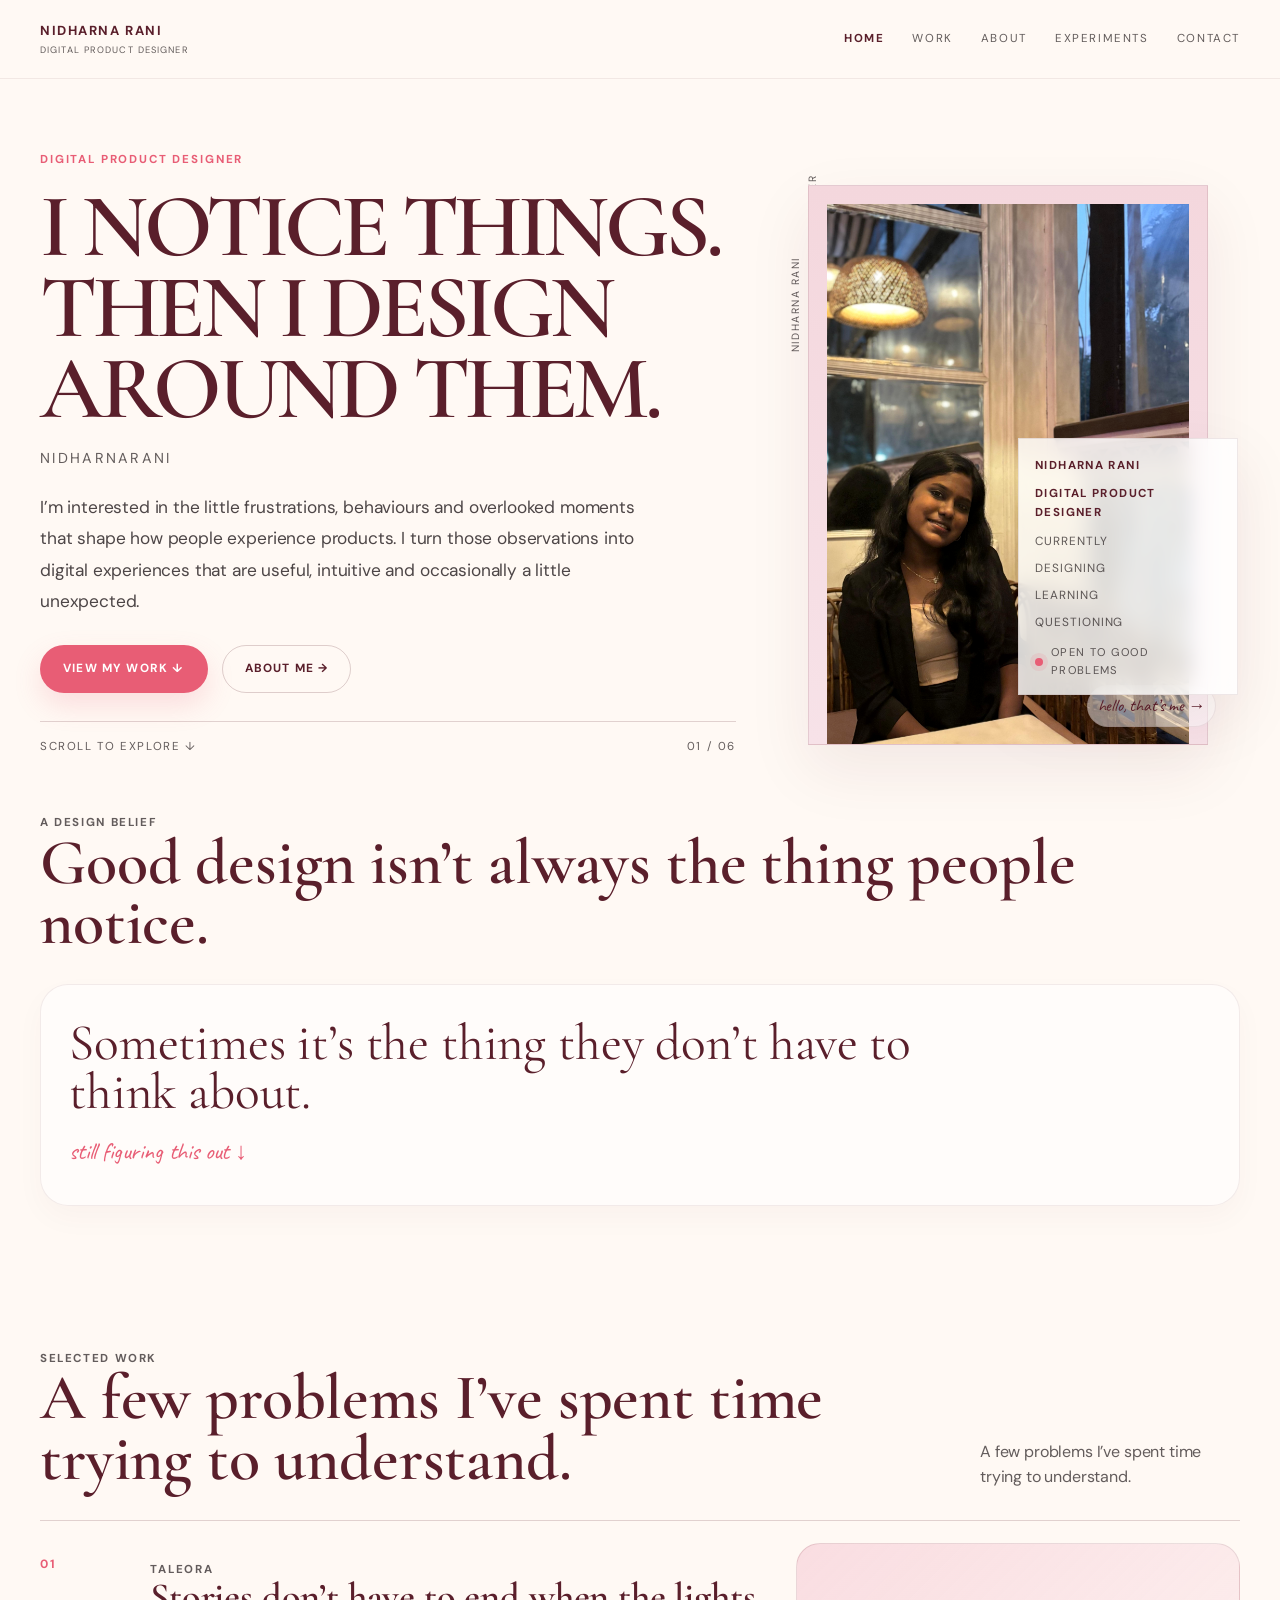
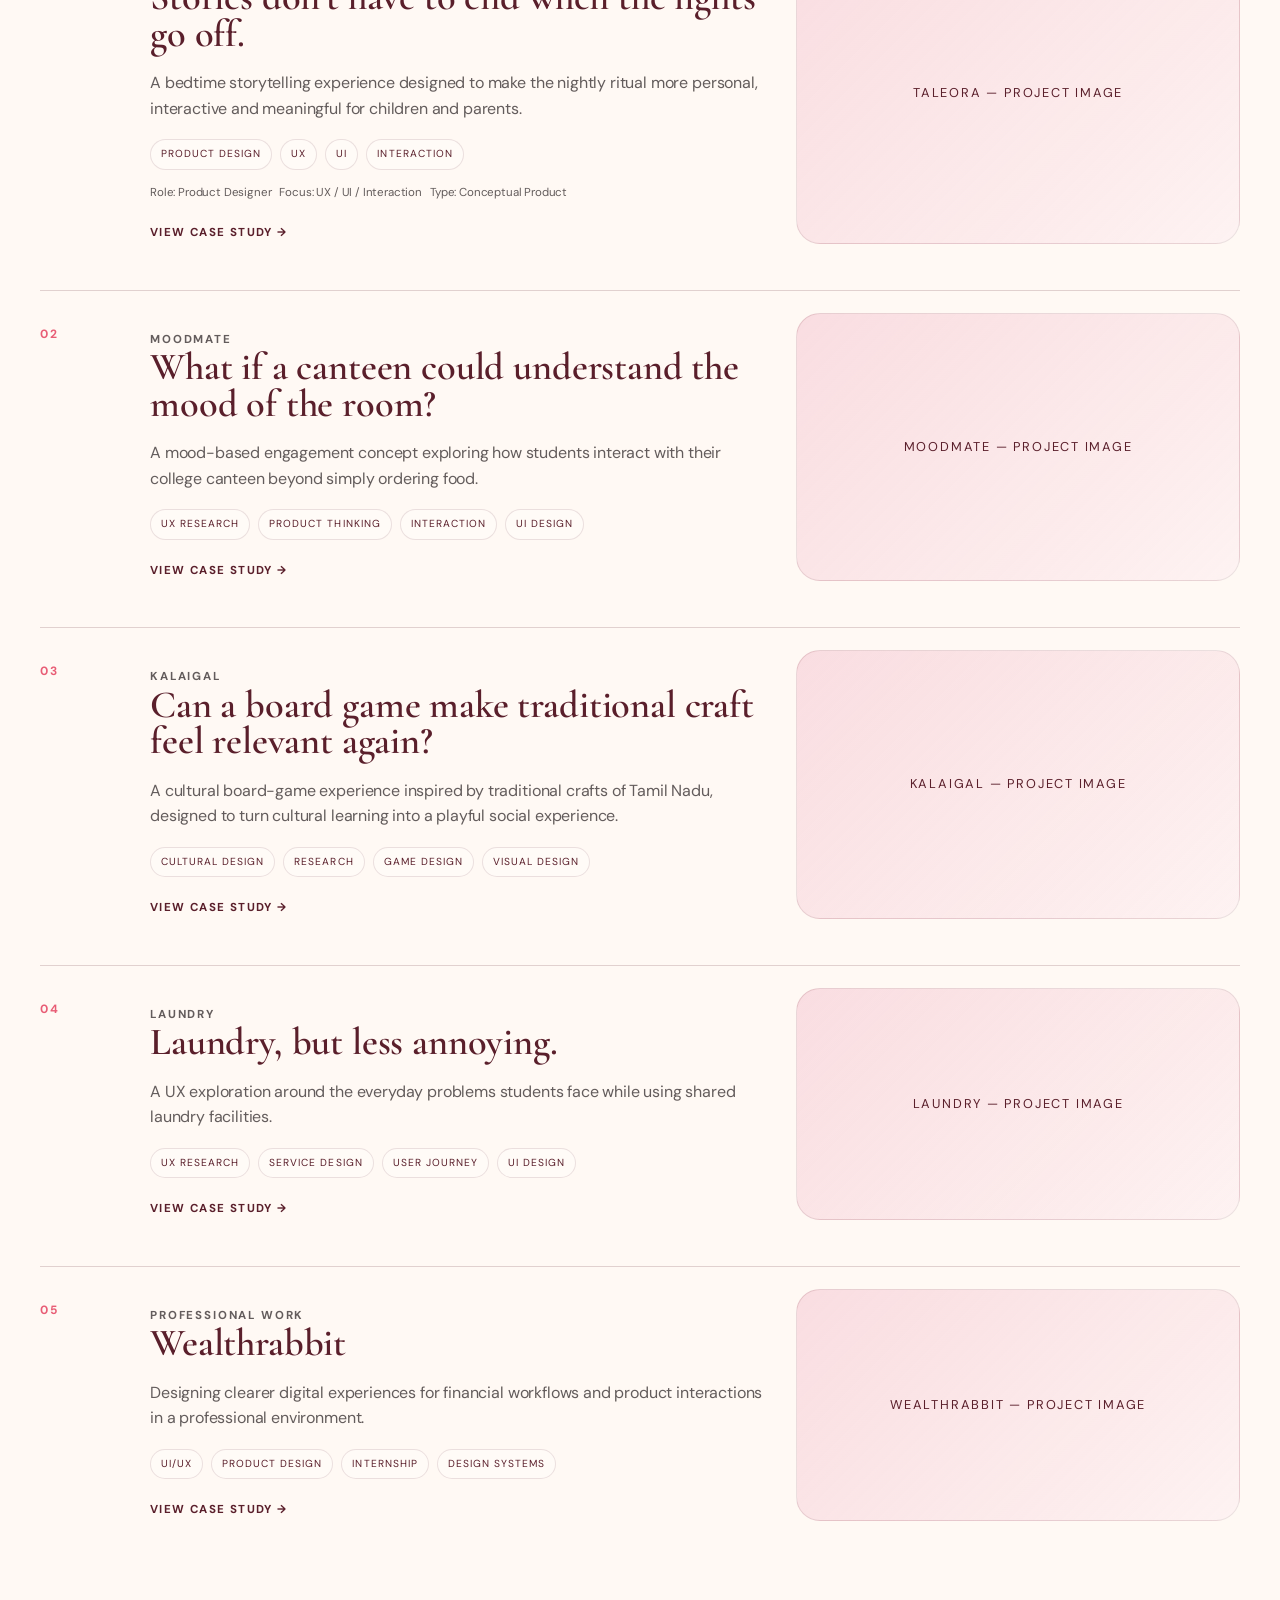
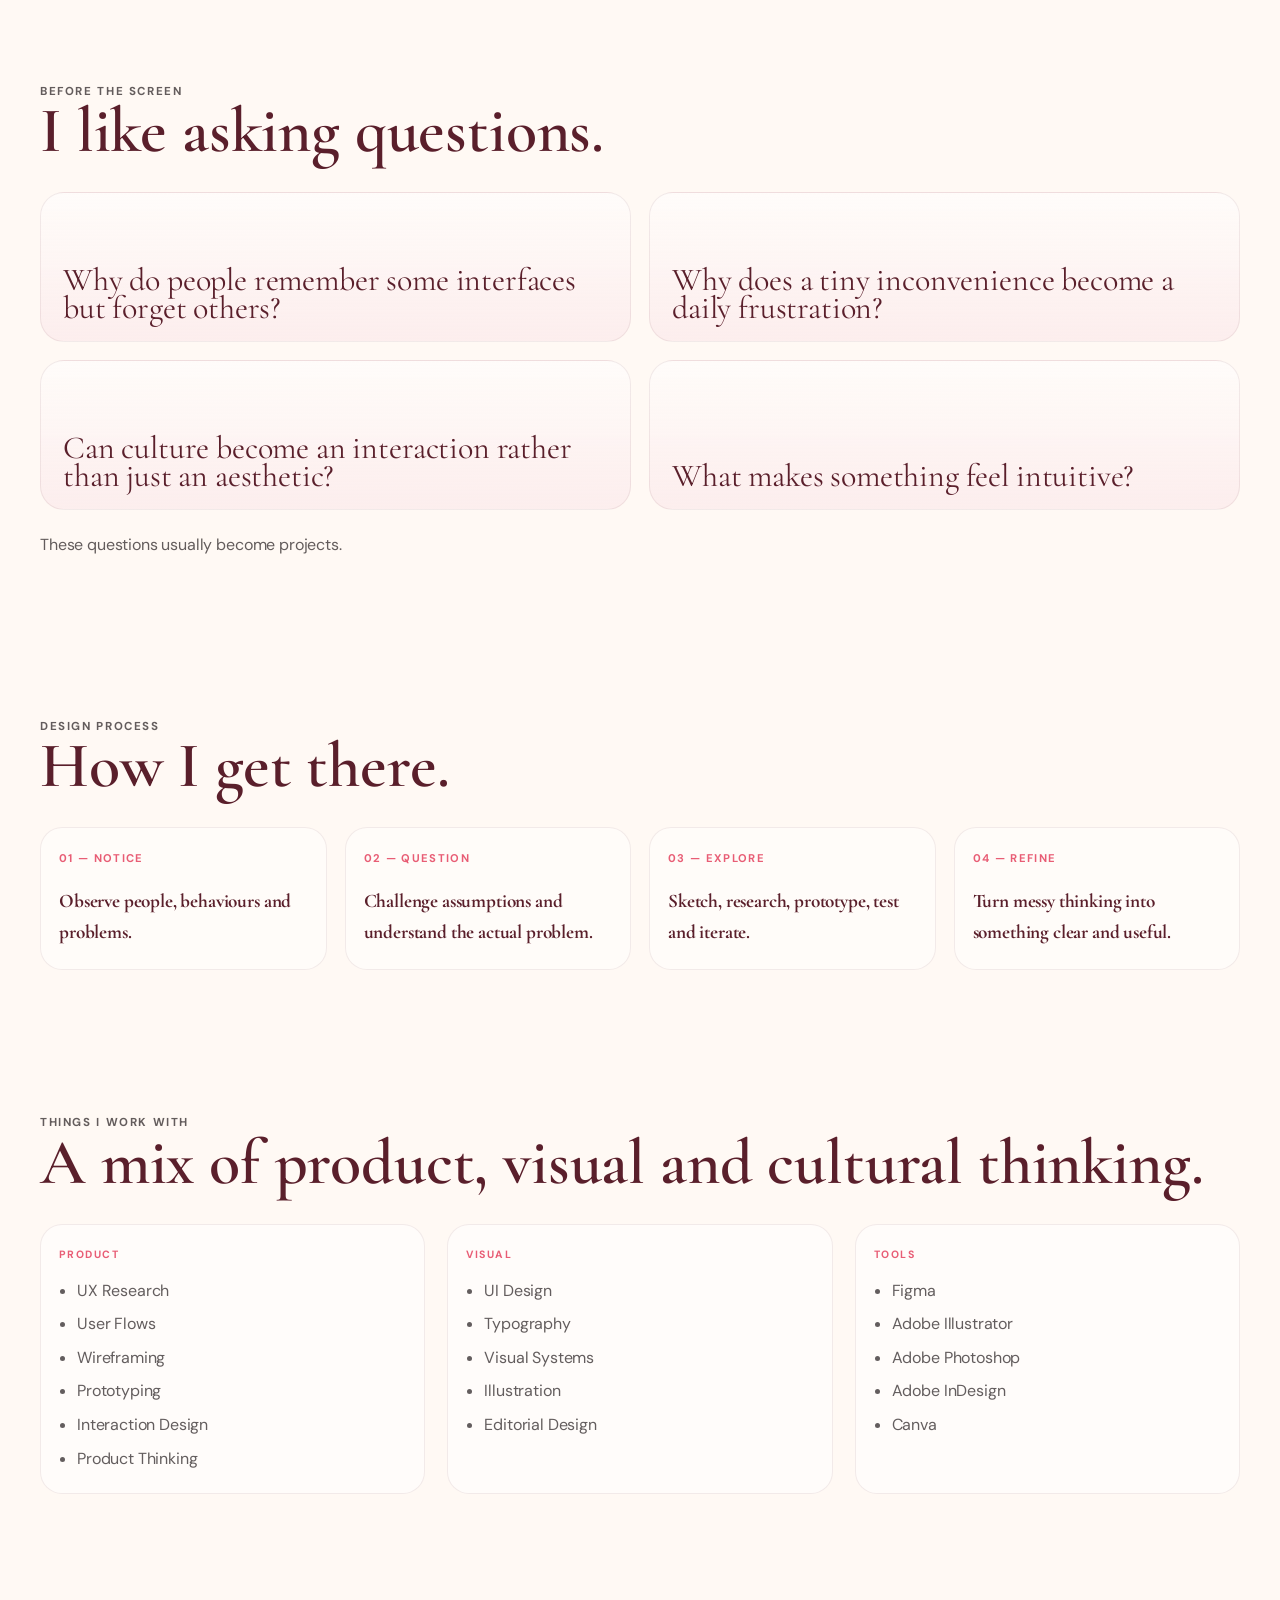
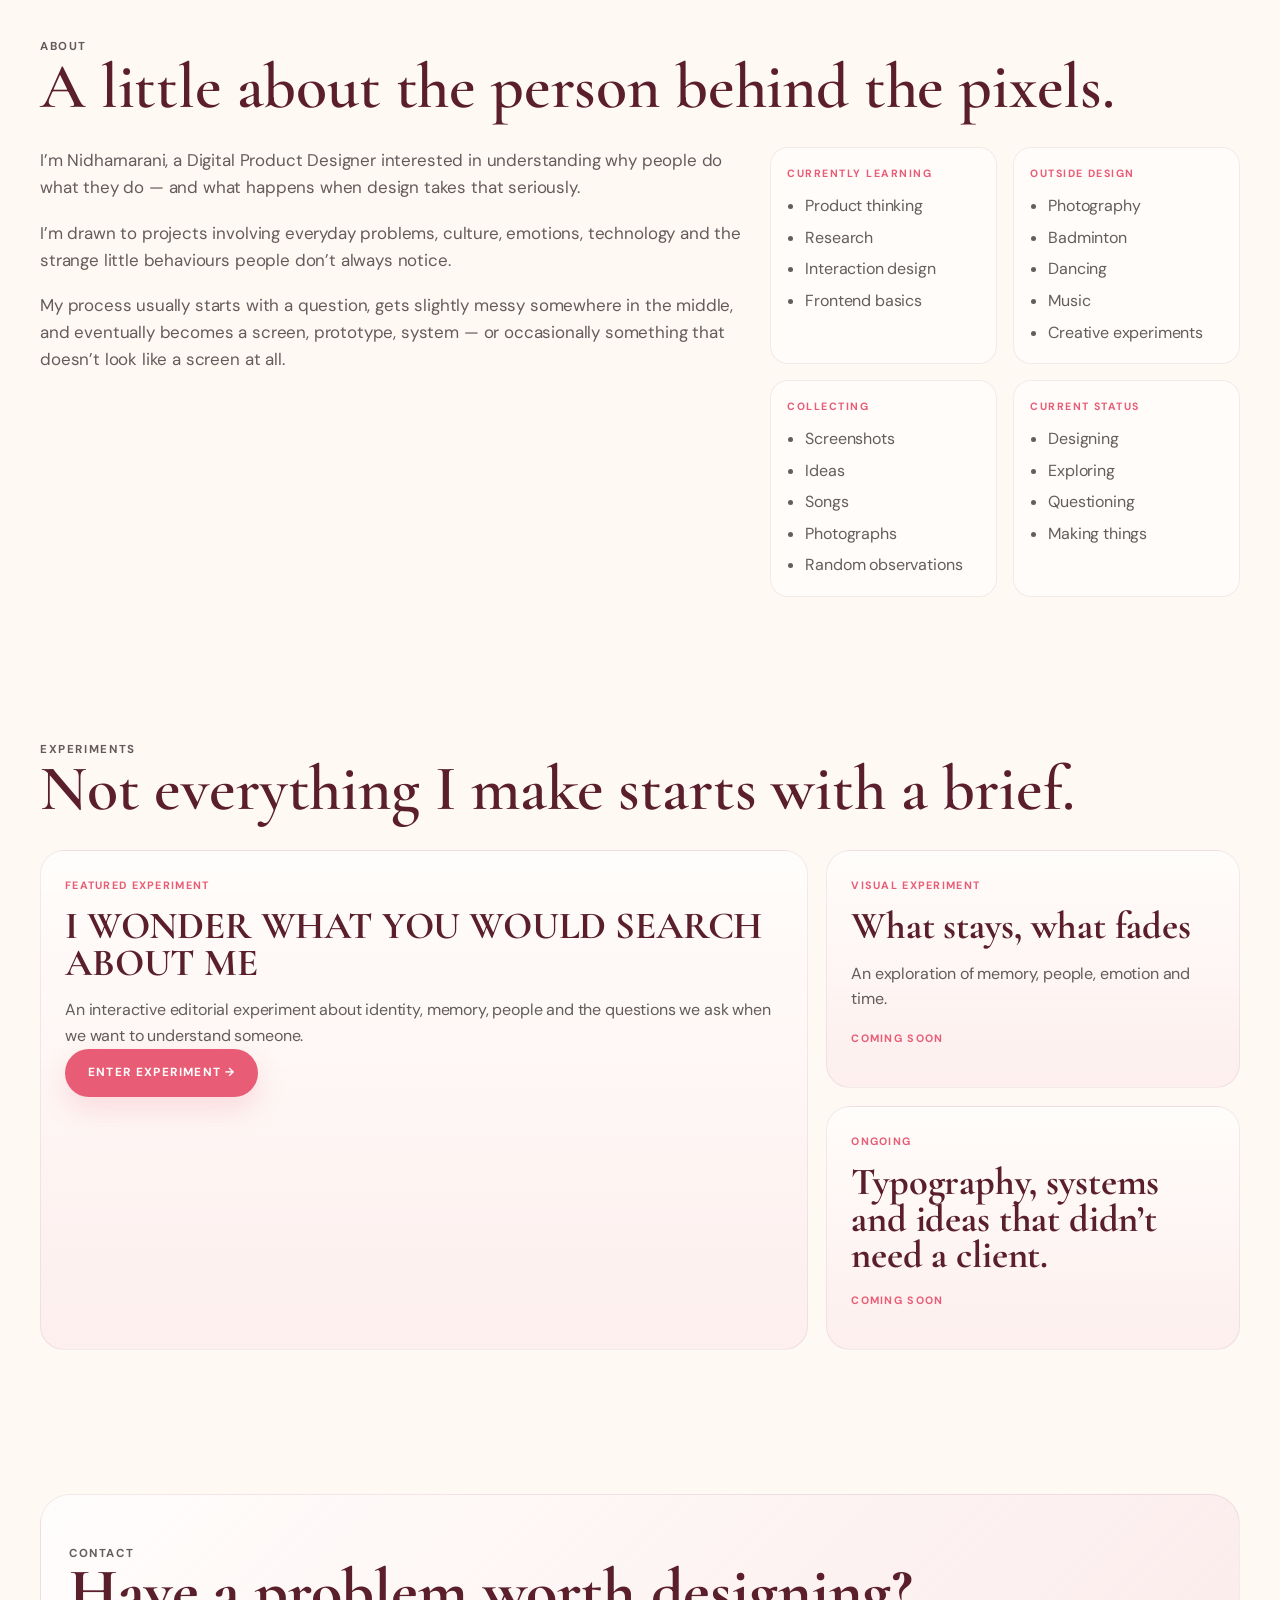
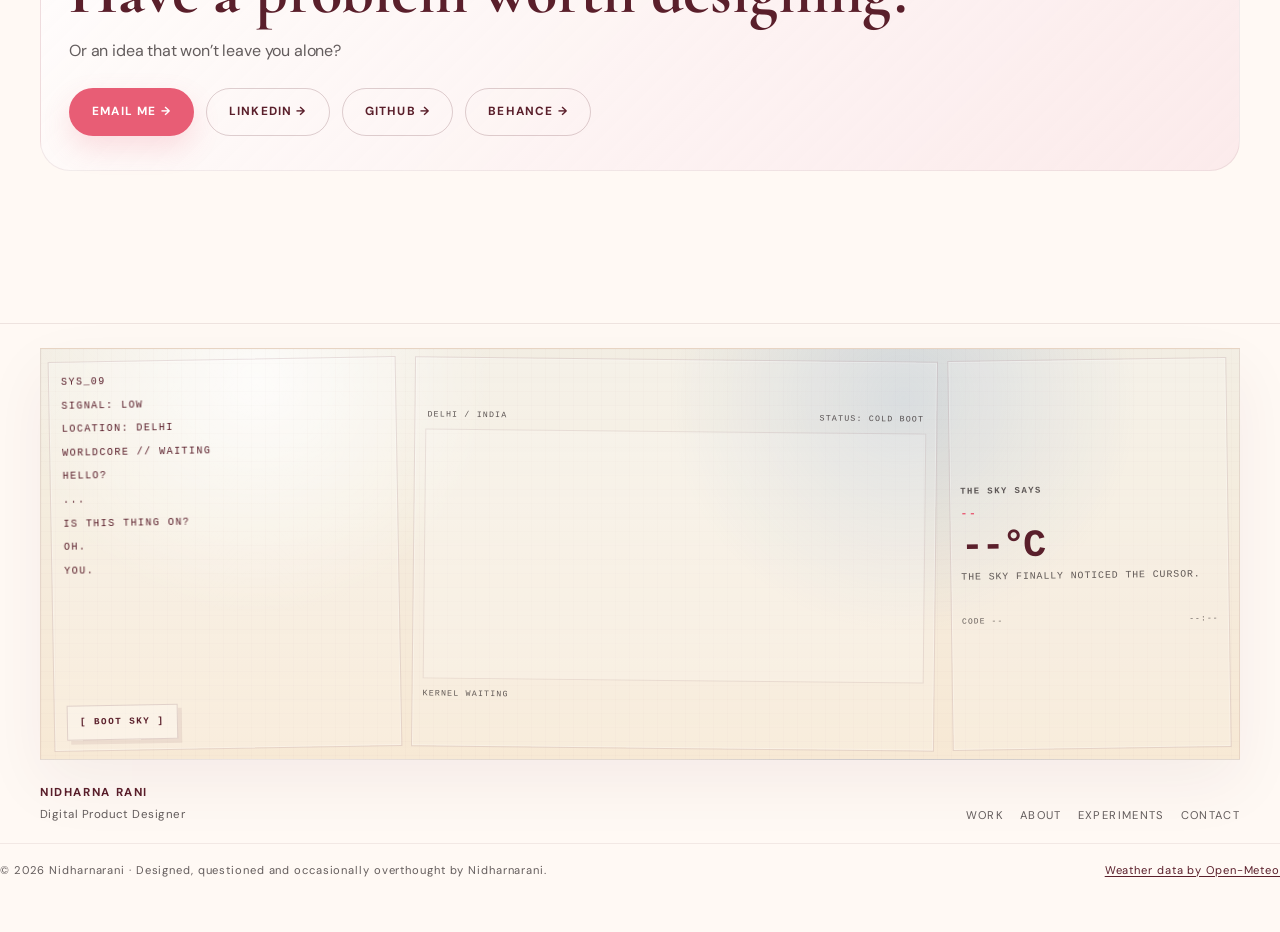
==== commit 4f471c19: "WHETER" ====
--- a/index.html
+++ b/index.html
@@ -452,6 +452,36 @@
     </main>
 
     <footer class="site-footer">
+      <div class="site-shell weather-story" id="weatherFooter" aria-live="polite">
+        <div class="weather-story__frame">
+          <div class="weather-story__terminal-panel">
+            <div class="weather-story__terminal" id="storyTerminal" aria-live="polite"></div>
+            <button class="weather-story__cta" id="storyStartButton" type="button">[ boot sky ]</button>
+          </div>
+
+          <div class="weather-story__scene-panel">
+            <div class="weather-story__scene-header">
+              <span>DELHI / INDIA</span>
+              <span id="weatherStatusChip">status: cold boot</span>
+            </div>
+            <div class="weather-story__scene" id="weatherScene" aria-label="Weather scene"></div>
+            <div class="weather-story__tinyline" id="storyMeta">kernel waiting</div>
+          </div>
+
+          <div class="weather-story__readout-panel">
+            <div class="weather-story__headline" id="weatherHeadline">the sky says</div>
+            <div class="weather-story__condition" id="weatherCondition">--</div>
+            <div class="weather-story__temp" id="weatherTemp">--°C</div>
+            <div class="weather-story__narrative" id="weatherNarrative">something is waking up below the page.</div>
+            <div class="weather-story__meta">
+              <span id="weatherCodeLabel">code --</span>
+              <span id="weatherClock">--:--</span>
+            </div>
+            <button class="weather-story__retry" id="retryButton" type="button" hidden>[ retry ]</button>
+          </div>
+        </div>
+      </div>
+
       <div class="site-shell footer-inner">
         <div class="footer-brand">
           <strong>NIDHARNA RANI</strong>
@@ -466,7 +496,10 @@
         </nav>
       </div>
 
-      <div class="site-shell footer-meta">© 2026 Nidharnarani · Designed, questioned and occasionally overthought by Nidharnarani.</div>
+      <div class="site-shell footer-meta">
+        <span>© 2026 Nidharnarani · Designed, questioned and occasionally overthought by Nidharnarani.</span>
+        <a class="weather-credit" href="https://open-meteo.com/" target="_blank" rel="noreferrer">Weather data by Open-Meteo</a>
+      </div>
     </footer>
   </body>
 </html>
--- a/home.css
+++ b/home.css
@@ -792,8 +792,643 @@
 }
 
 .site-footer {
-  padding: 26px 0 54px;
+  padding: 24px 0 52px;
   border-top: 1px solid rgba(90, 31, 43, 0.1);
+}
+
+.weather-story {
+  position: relative;
+  margin-bottom: 24px;
+  padding: 10px;
+  border: 1px solid rgba(90, 31, 43, 0.1);
+  background:
+    radial-gradient(circle at 18% 8%, rgba(255,255,255,0.8), transparent 22%),
+    radial-gradient(circle at 72% 12%, rgba(76, 122, 183, 0.2), transparent 25%),
+    linear-gradient(180deg, rgba(242, 237, 227, 0.95), rgba(246, 231, 208, 0.88));
+  box-shadow: 0 24px 60px rgba(90, 31, 43, 0.06);
+  overflow: hidden;
+  font-family: 'Courier New', monospace;
+}
+
+.weather-story::before {
+  content: "";
+  position: absolute;
+  inset: 0;
+  background-image: linear-gradient(rgba(90, 31, 43, 0.025) 1px, transparent 1px), linear-gradient(90deg, rgba(90, 31, 43, 0.025) 1px, transparent 1px);
+  background-size: 14px 14px;
+  opacity: 0.6;
+  pointer-events: none;
+}
+
+.weather-story__frame {
+  position: relative;
+  z-index: 1;
+  display: grid;
+  grid-template-columns: minmax(0, 1fr) minmax(320px, 1.5fr) minmax(180px, 0.8fr);
+  gap: 14px;
+  align-items: stretch;
+  min-height: 390px;
+}
+
+.weather-story__terminal-panel,
+.weather-story__scene-panel,
+.weather-story__readout-panel {
+  position: relative;
+  background: rgba(255,255,255,0.18);
+  border: 1px solid rgba(90, 31, 43, 0.12);
+  box-shadow: inset 0 0 0 1px rgba(255,255,255,0.25);
+}
+
+.weather-story__terminal-panel {
+  display: flex;
+  flex-direction: column;
+  justify-content: space-between;
+  padding: 12px 12px 10px;
+  transform: rotate(-1deg);
+}
+
+.weather-story__terminal {
+  display: flex;
+  flex-direction: column;
+  gap: 8px;
+  color: var(--burgundy);
+  min-height: 140px;
+  font-size: 0.63rem;
+  letter-spacing: 0.14em;
+  text-transform: uppercase;
+  line-height: 1.55;
+  white-space: pre-wrap;
+}
+
+.story-line {
+  min-height: 1.2em;
+  opacity: 0;
+  transform: translateY(8px);
+  animation: storyLineIn 0.2s ease forwards;
+}
+
+.story-line--cursor::after {
+  content: "▌";
+  display: inline-block;
+  margin-left: 5px;
+  color: var(--pink);
+  animation: cursorBlink 0.9s steps(2, end) infinite;
+}
+
+@keyframes storyLineIn {
+  to { opacity: 1; transform: translateY(0); }
+}
+
+@keyframes cursorBlink {
+  0%, 49% { opacity: 1; }
+  50%, 100% { opacity: 0; }
+}
+
+.weather-story__cta,
+.weather-story__retry {
+  align-self: flex-start;
+  border: 1px solid rgba(90, 31, 43, 0.16);
+  background: rgba(255,255,255,0.28);
+  color: var(--burgundy);
+  padding: 9px 12px;
+  font-size: 0.58rem;
+  letter-spacing: 0.16em;
+  text-transform: uppercase;
+  font-weight: 700;
+  cursor: pointer;
+  box-shadow: 4px 4px 0 rgba(90,31,43,0.08);
+  transition: transform 140ms ease, background 140ms ease;
+}
+
+.weather-story__cta:hover,
+.weather-story__retry:hover,
+.weather-story__cta:focus-visible,
+.weather-story__retry:focus-visible {
+  transform: translate(-2px, -2px);
+  background: rgba(255,255,255,0.38);
+}
+
+.weather-story__cta.is-glitching {
+  animation: buttonGlitch 0.18s steps(2, end) 2;
+}
+
+@keyframes buttonGlitch {
+  0%, 100% { transform: translate(0, 0); }
+  20% { transform: translate(-2px, 1px); }
+  40% { transform: translate(2px, -1px); }
+  60% { transform: translate(-1px, 0); }
+  80% { transform: translate(1px, 1px); }
+}
+
+.weather-story__scene-panel {
+  display: flex;
+  flex-direction: column;
+  justify-content: center;
+  padding: 10px 10px 8px;
+  transform: rotate(0.6deg);
+  overflow: hidden;
+}
+
+.weather-story__scene-header {
+  display: flex;
+  justify-content: space-between;
+  gap: 10px;
+  font-size: 0.52rem;
+  letter-spacing: 0.14em;
+  text-transform: uppercase;
+  color: rgba(33, 25, 27, 0.72);
+  padding: 2px 2px 8px;
+}
+
+.weather-story__scene {
+  position: relative;
+  min-height: 250px;
+  border: 1px solid rgba(90, 31, 43, 0.1);
+  background: rgba(255,255,255,0.14);
+  overflow: hidden;
+}
+
+.weather-story__tinyline {
+  font-size: 0.52rem;
+  letter-spacing: 0.14em;
+  text-transform: uppercase;
+  color: rgba(33,25,27,0.7);
+  padding-top: 8px;
+}
+
+.weather-story__readout-panel {
+  display: flex;
+  flex-direction: column;
+  justify-content: center;
+  gap: 6px;
+  padding: 12px 10px 10px;
+  transform: rotate(-0.8deg);
+}
+
+.weather-story__headline {
+  font-size: 0.56rem;
+  letter-spacing: 0.16em;
+  text-transform: uppercase;
+  color: rgba(33, 25, 27, 0.7);
+  font-weight: 700;
+}
+
+.weather-story__condition {
+  font-size: 0.72rem;
+  letter-spacing: 0.14em;
+  text-transform: uppercase;
+  color: var(--pink);
+  font-weight: 700;
+}
+
+.weather-story__temp {
+  font-size: clamp(2.3rem, 3vw, 3.6rem);
+  line-height: 0.9;
+  letter-spacing: -0.06em;
+  color: var(--burgundy);
+  font-weight: 700;
+}
+
+.weather-story__narrative {
+  font-size: 0.62rem;
+  line-height: 1.7;
+  letter-spacing: 0.09em;
+  text-transform: uppercase;
+  color: rgba(33, 25, 27, 0.7);
+  min-height: 4em;
+}
+
+.weather-story__meta {
+  display: flex;
+  justify-content: space-between;
+  gap: 8px;
+  font-size: 0.5rem;
+  letter-spacing: 0.14em;
+  text-transform: uppercase;
+  color: rgba(33, 25, 27, 0.68);
+}
+
+.weather-story__retry {
+  display: none;
+  margin-top: 10px;
+}
+
+.weather-story.has-error .weather-story__retry {
+  display: inline-flex;
+}
+
+.world {
+  position: relative;
+  width: 100%;
+  height: 100%;
+  min-height: 250px;
+  overflow: hidden;
+  background: linear-gradient(180deg, #c7edff 0%, #dfeff8 38%, #d6ebc2 39%, #d3e9a9 100%);
+}
+
+.world--night {
+  background: linear-gradient(180deg, #1a2541 0%, #314869 35%, #4f5d7a 36%, #355d56 100%);
+}
+
+.world--rain {
+  background: linear-gradient(180deg, #b8d5ee 0%, #dfeef8 34%, #b1cbd7 35%, #7ca77b 100%);
+}
+
+.world--storm {
+  background: linear-gradient(180deg, #2b3358 0%, #516f97 30%, #4d516a 31%, #3b4d57 100%);
+}
+
+.world--snow {
+  background: linear-gradient(180deg, #dfeef6 0%, #e9f4ff 30%, #dfece4 31%, #d5e8c4 100%);
+}
+
+.world--foggy {
+  background: linear-gradient(180deg, #d9dde7 0%, #dfe4ee 32%, #d7d7d7 33%, #bed0ac 100%);
+}
+
+.world__sky-glow,
+.world__cloud,
+.world__sun,
+.world__moon,
+.world__city,
+.world__ground,
+.world__character,
+.world__computer,
+.world__signal,
+.world__board,
+.world__rain,
+.world__snow,
+.world__fog,
+.world__lightning {
+  position: absolute;
+}
+
+.world__sky-glow {
+  inset: 0 0 auto 0;
+  height: 48%;
+  background: radial-gradient(circle at 50% 20%, rgba(255,255,255,0.4), transparent 50%);
+}
+
+.world__cloud {
+  width: 110px;
+  height: 28px;
+  background: rgba(255,255,255,0.8);
+  border-radius: 18px;
+  box-shadow: 24px 4px 0 rgba(255,255,255,0.78), 54px 2px 0 rgba(255,255,255,0.72), 18px -8px 0 rgba(255,255,255,0.68);
+  left: 28%;
+  top: 16%;
+  opacity: 0.9;
+  animation: cloudFloat 12s ease-in-out infinite alternate;
+}
+
+.world__cloud--two {
+  left: 60%;
+  top: 24%;
+  transform: scale(0.82);
+  animation-delay: 1.4s;
+}
+
+.world__cloud--three {
+  left: 16%;
+  top: 28%;
+  transform: scale(0.7);
+  animation-delay: 2.2s;
+}
+
+.world__sun,
+.world__moon {
+  width: 28px;
+  height: 28px;
+  border-radius: 50%;
+  top: 18%;
+  left: 50%;
+  transform: translateX(-50%);
+}
+
+.world__sun {
+  background: #f6d65c;
+  box-shadow: 0 0 0 8px rgba(246,214,92,0.2);
+}
+
+.world__moon {
+  background: #edf4ff;
+  box-shadow: 0 0 0 8px rgba(255,255,255,0.1);
+  display: none;
+}
+
+.world--night .world__moon { display: block; }
+.world--night .world__sun { display: none; }
+
+.world__city {
+  left: 14%;
+  right: 14%;
+  bottom: 30%;
+  height: 68px;
+  background:
+    linear-gradient(90deg, rgba(58,72,88,0.28) 0 9%, transparent 9% 10%, rgba(58,72,88,0.28) 10% 16%, transparent 16% 17%, rgba(58,72,88,0.28) 17% 24%, transparent 24% 25%, rgba(58,72,88,0.28) 25% 32%, transparent 32% 33%, rgba(58,72,88,0.28) 33% 40%, transparent 40% 41%, rgba(58,72,88,0.28) 41% 49%, transparent 49% 50%, rgba(58,72,88,0.28) 50% 58%, transparent 58% 59%, rgba(58,72,88,0.28) 59% 67%, transparent 67% 68%, rgba(58,72,88,0.28) 68% 77%, transparent 77% 78%, rgba(58,72,88,0.28) 78% 86%, transparent 86% 87%, rgba(58,72,88,0.28) 87% 100%);
+  opacity: 0.8;
+}
+
+.world__ground {
+  left: 0;
+  right: 0;
+  bottom: 0;
+  height: 28%;
+  background: linear-gradient(180deg, rgba(116,179,57,0.95), rgba(82,149,42,0.98));
+  border-top: 4px solid rgba(22, 54, 24, 0.18);
+}
+
+.world__ground::before {
+  content: "";
+  position: absolute;
+  inset: 0;
+  background-image: repeating-linear-gradient(90deg, rgba(255,255,255,0.08) 0 8px, transparent 8px 20px);
+}
+
+.world__computer {
+  left: 60%;
+  top: 42%;
+  width: 72px;
+  height: 54px;
+  border: 2px solid rgba(30, 35, 42, 0.8);
+  background: rgba(240, 244, 255, 0.9);
+  box-shadow: 0 0 0 3px rgba(255,255,255,0.7);
+  display: grid;
+  place-items: center;
+  font-size: 0.46rem;
+  letter-spacing: 0.16em;
+  text-transform: uppercase;
+  color: var(--burgundy);
+  transform: rotate(2deg);
+}
+
+.world__computer::after {
+  content: "";
+  position: absolute;
+  left: 10px;
+  right: 10px;
+  bottom: -8px;
+  height: 8px;
+  background: rgba(62, 66, 75, 0.6);
+}
+
+.world__character {
+  left: 34%;
+  bottom: 22%;
+  width: 58px;
+  height: 58px;
+  animation: humanWander 10s ease-in-out infinite;
+}
+
+.world__character::before {
+  content: "";
+  position: absolute;
+  left: 14px;
+  top: 6px;
+  width: 24px;
+  height: 20px;
+  border-radius: 50%;
+  background: #e8d7a0;
+  box-shadow: inset 0 -5px 0 rgba(0,0,0,0.08);
+}
+
+.world__character::after {
+  content: "";
+  position: absolute;
+  left: 18px;
+  top: 24px;
+  width: 22px;
+  height: 22px;
+  background: #d57b59;
+  clip-path: polygon(0 0, 100% 0, 100% 100%, 0 100%);
+}
+
+.world__character .limb,
+.world__character .limb::before,
+.world__character .limb::after {
+  content: "";
+  position: absolute;
+  display: block;
+  background: rgba(27, 34, 28, 0.9);
+}
+
+.world__character .limb {
+  width: 4px;
+  height: 20px;
+  left: 16px;
+  top: 29px;
+}
+
+.world__character .limb::before {
+  width: 4px;
+  height: 18px;
+  left: 12px;
+  top: 8px;
+}
+
+.world__character .limb::after {
+  width: 4px;
+  height: 18px;
+  left: 24px;
+  top: 8px;
+}
+
+.world__signal {
+  left: 16%;
+  top: 46%;
+  padding: 6px 8px;
+  background: rgba(255,255,255,0.8);
+  color: var(--burgundy);
+  border: 1px solid rgba(90, 31, 43, 0.12);
+  font-size: 0.52rem;
+  letter-spacing: 0.14em;
+  text-transform: uppercase;
+}
+
+.world__board {
+  right: 18%;
+  bottom: 20%;
+  width: 110px;
+  padding: 8px 8px 10px;
+  background: rgba(255,255,255,0.88);
+  border: 2px solid rgba(90,31,43,0.18);
+  transform: rotate(4deg);
+  box-shadow: 0 8px 18px rgba(90, 31, 43, 0.08);
+}
+
+.world__board-label {
+  display: block;
+  font-size: 0.46rem;
+  letter-spacing: 0.16em;
+  text-transform: uppercase;
+  color: rgba(33,25,27,0.7);
+}
+
+.world__board-temp {
+  display: block;
+  font-size: 1.7rem;
+  line-height: 1;
+  color: var(--burgundy);
+  font-weight: 700;
+  letter-spacing: -0.06em;
+  margin-top: 2px;
+}
+
+.world__board-small {
+  display: block;
+  font-size: 0.48rem;
+  letter-spacing: 0.18em;
+  text-transform: uppercase;
+  color: var(--pink);
+  margin-top: 4px;
+}
+
+.world__rain,
+.world__snow,
+.world__fog,
+.world__lightning {
+  inset: 0;
+  pointer-events: none;
+}
+
+.world__rain {
+  background: repeating-linear-gradient(180deg, rgba(123,165,219,0.18) 0 9px, transparent 9px 18px);
+  opacity: 0;
+}
+
+.world__snow {
+  background-image: radial-gradient(circle, rgba(255,255,255,0.8) 1px, transparent 1.5px);
+  background-size: 18px 18px;
+  opacity: 0;
+}
+
+.world__fog {
+  background: linear-gradient(180deg, rgba(255,255,255,0.16), rgba(255,255,255,0.4), rgba(255,255,255,0.12));
+  opacity: 0;
+}
+
+.world__lightning {
+  background: linear-gradient(90deg, transparent, rgba(255,245,182,0.55), transparent);
+  opacity: 0;
+}
+
+.world--rain .world__rain,
+.world--snow .world__snow,
+.world--foggy .world__fog,
+.world--storm .world__lightning {
+  opacity: 1;
+}
+
+.world--rain .world__rain {
+  animation: rainFall 0.7s linear infinite;
+}
+
+.world--snow .world__snow {
+  animation: snowFall 4s linear infinite;
+}
+
+.world--storm .world__lightning {
+  animation: lightningFlash 2.8s steps(2, end) infinite;
+}
+
+.world--foggy .world__fog {
+  animation: fogShift 7s ease-in-out infinite alternate;
+}
+
+.world--night .world__character {
+  transform: scale(0.96);
+}
+
+.weather-story__scene-panel.is-humming .world {
+  transform: scale(1.03);
+}
+
+@keyframes cloudFloat {
+  0% { transform: translateX(-4px) translateY(0); }
+  100% { transform: translateX(8px) translateY(4px); }
+}
+
+@keyframes rainFall {
+  0% { transform: translateY(-8px); }
+  100% { transform: translateY(12px); }
+}
+
+@keyframes snowFall {
+  0% { transform: translateY(-8px) translateX(0); }
+  100% { transform: translateY(8px) translateX(8px); }
+}
+
+@keyframes fogShift {
+  0% { opacity: 0.25; transform: translateX(-8px); }
+  100% { opacity: 0.8; transform: translateX(8px); }
+}
+
+@keyframes lightningFlash {
+  0%, 26%, 100% { opacity: 0; }
+  28% { opacity: 1; }
+  30% { opacity: 0.2; }
+  32% { opacity: 0.8; }
+  34% { opacity: 0; }
+}
+
+@keyframes humanWander {
+  0%, 100% { transform: translateX(0); }
+  50% { transform: translateX(12px); }
+}
+
+@media (max-width: 900px) {
+  .weather-story__frame {
+    grid-template-columns: 1fr;
+  }
+
+  .weather-story__terminal-panel,
+  .weather-story__readout-panel,
+  .weather-story__scene-panel {
+    transform: none;
+  }
+}
+
+@media (prefers-reduced-motion: reduce) {
+  *, *::before, *::after {
+    animation-duration: 0.001ms !important;
+    animation-iteration-count: 1 !important;
+    transition-duration: 0.001ms !important;
+    scroll-behavior: auto !important;
+  }
+}
+
+@keyframes fogShift {
+  0% { transform: translateX(-12px); opacity: 0.7; }
+  100% { transform: translateX(12px); opacity: 1; }
+}
+
+@keyframes dropFall {
+  0% { transform: translateY(-2px); opacity: 0.4; }
+  50% { opacity: 1; }
+  100% { transform: translateY(8px); opacity: 0.2; }
+}
+
+@keyframes flakeFall {
+  0% { transform: translateY(-3px) translateX(0); opacity: 0.3; }
+  50% { opacity: 1; }
+  100% { transform: translateY(8px) translateX(4px); opacity: 0.2; }
+}
+
+@keyframes boltFlash {
+  0%, 85%, 100% { opacity: 0; }
+  90% { opacity: 1; }
+  95% { opacity: 0.5; }
+}
+
+@keyframes walkCycle {
+  0% { transform: translateX(0); }
+  50% { transform: translateX(3px); }
+  100% { transform: translateX(0); }
+}
+
+@keyframes moonFloat {
+  0%, 100% { transform: translateY(0); }
+  50% { transform: translateY(-4px); }
 }
 
 .footer-inner {
@@ -841,6 +1476,16 @@
   color: rgba(33, 25, 27, 0.7);
   font-size: 0.7rem;
   letter-spacing: 0.08em;
+  display: flex;
+  justify-content: space-between;
+  gap: 12px;
+  flex-wrap: wrap;
+}
+
+.weather-credit {
+  color: var(--burgundy);
+  text-decoration: underline;
+  text-underline-offset: 2px;
 }
 
 @media (max-width: 980px) {
@@ -914,6 +1559,22 @@
     align-items: flex-start;
   }
 
+  .weather-story {
+    grid-template-columns: 1fr;
+    min-height: auto;
+    padding: 16px 14px;
+  }
+
+  .weather-story__terminal-panel,
+  .weather-story__scene-panel,
+  .weather-story__readout-panel {
+    min-height: auto;
+  }
+
+  .weather-story__scene {
+    min-height: 140px;
+  }
+
   .thinking-list,
   .process-grid,
   .skills-layout,
@@ -944,4 +1605,21 @@
     animation-iteration-count: 1 !important;
     transition-duration: 0.01ms !important;
   }
-}
+
+  .story-line--cursor::after {
+    animation: none;
+  }
+
+  .weather-story__scene svg .sun,
+  .weather-story__scene svg .spark,
+  .weather-story__scene svg .cloud,
+  .weather-story__scene svg .fog-layer,
+  .weather-story__scene svg .drop,
+  .weather-story__scene svg .flake,
+  .weather-story__scene svg .bolt,
+  .weather-story__scene svg .walker,
+  .weather-story__scene svg .moon {
+    animation: none;
+  }
+}
+
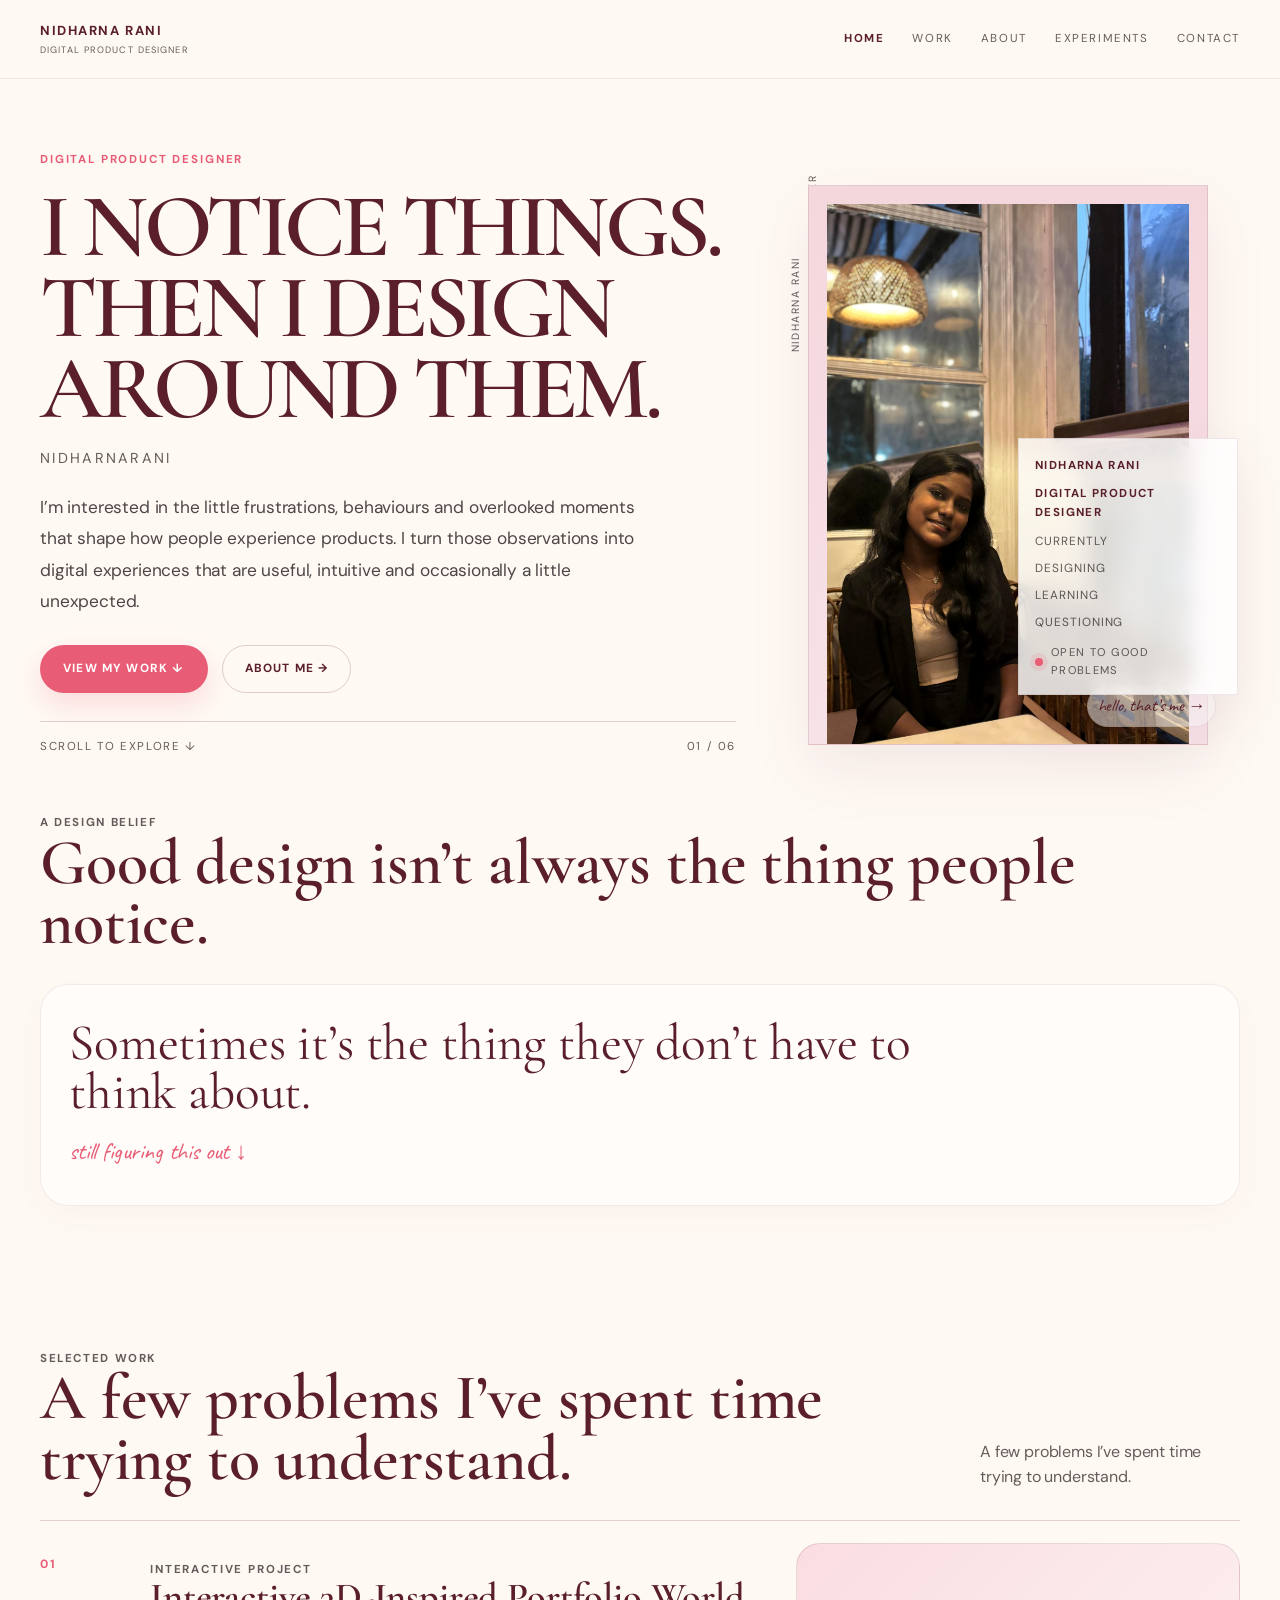
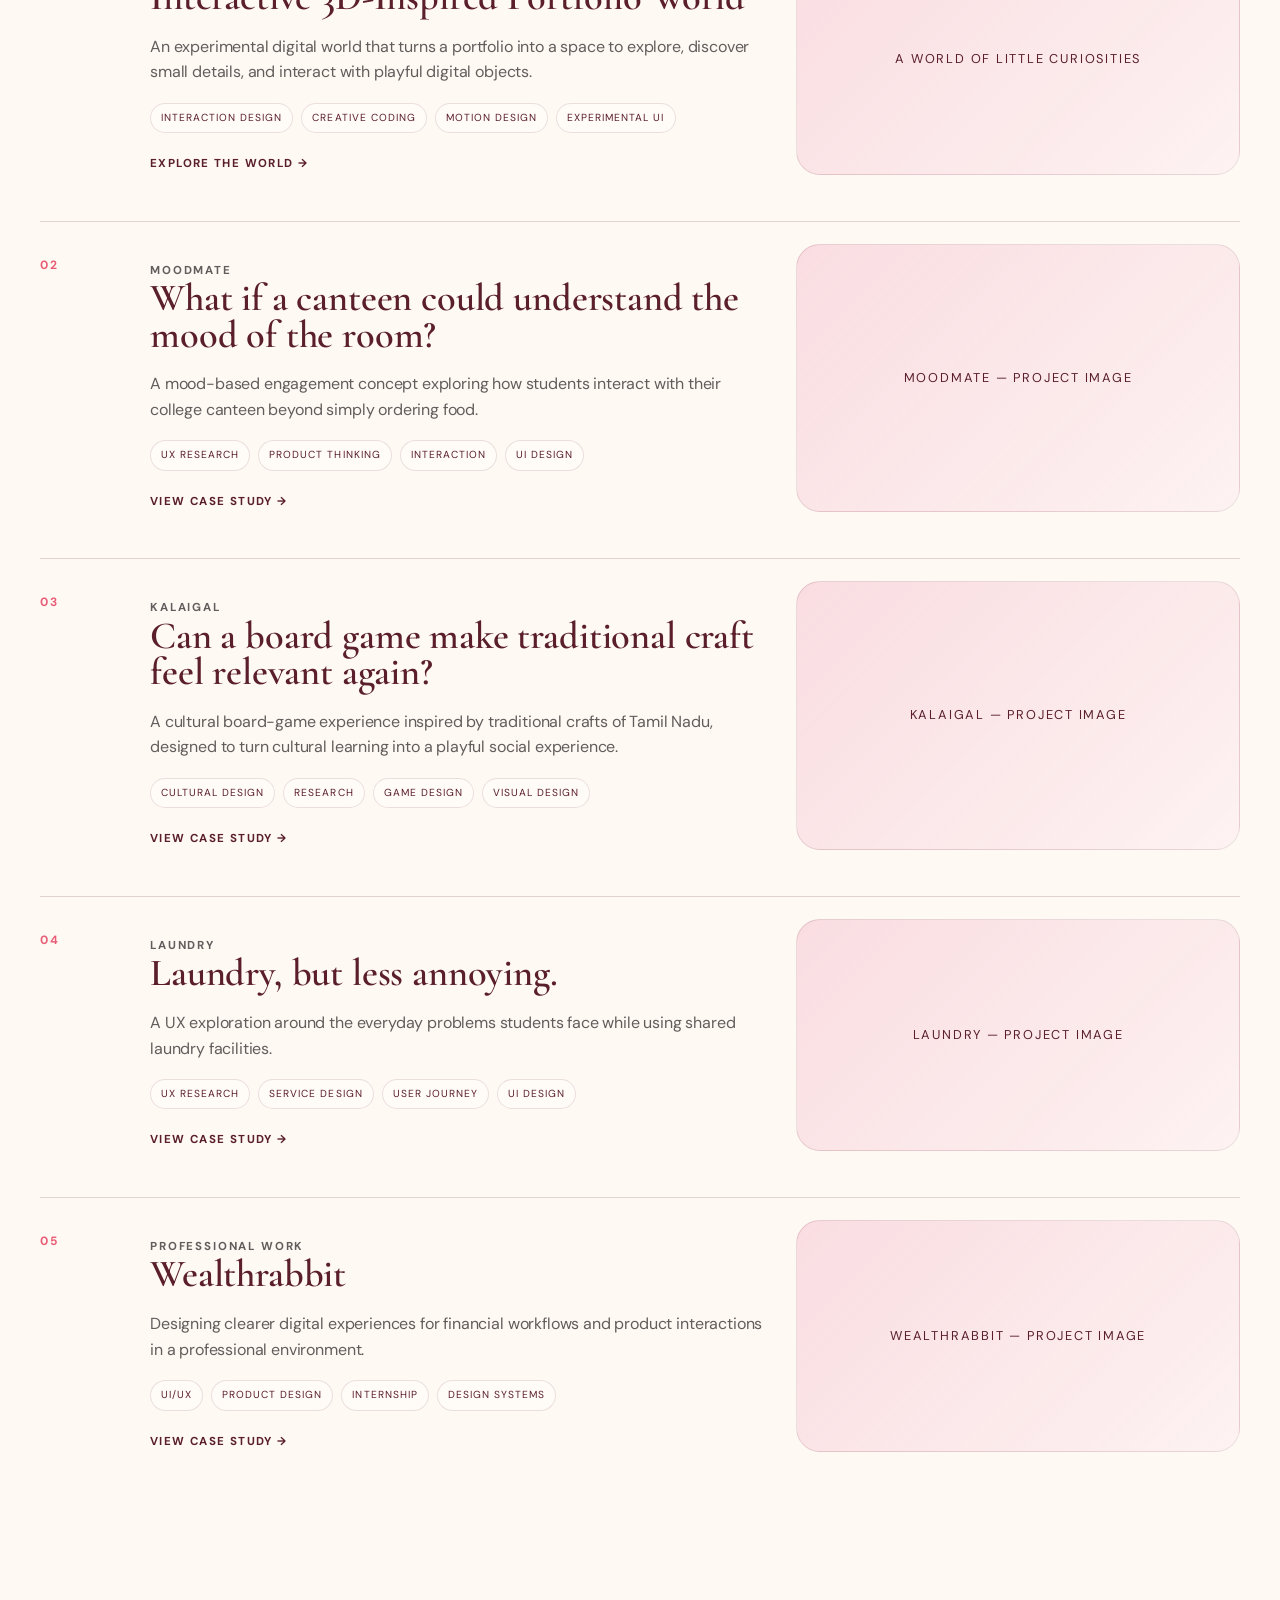
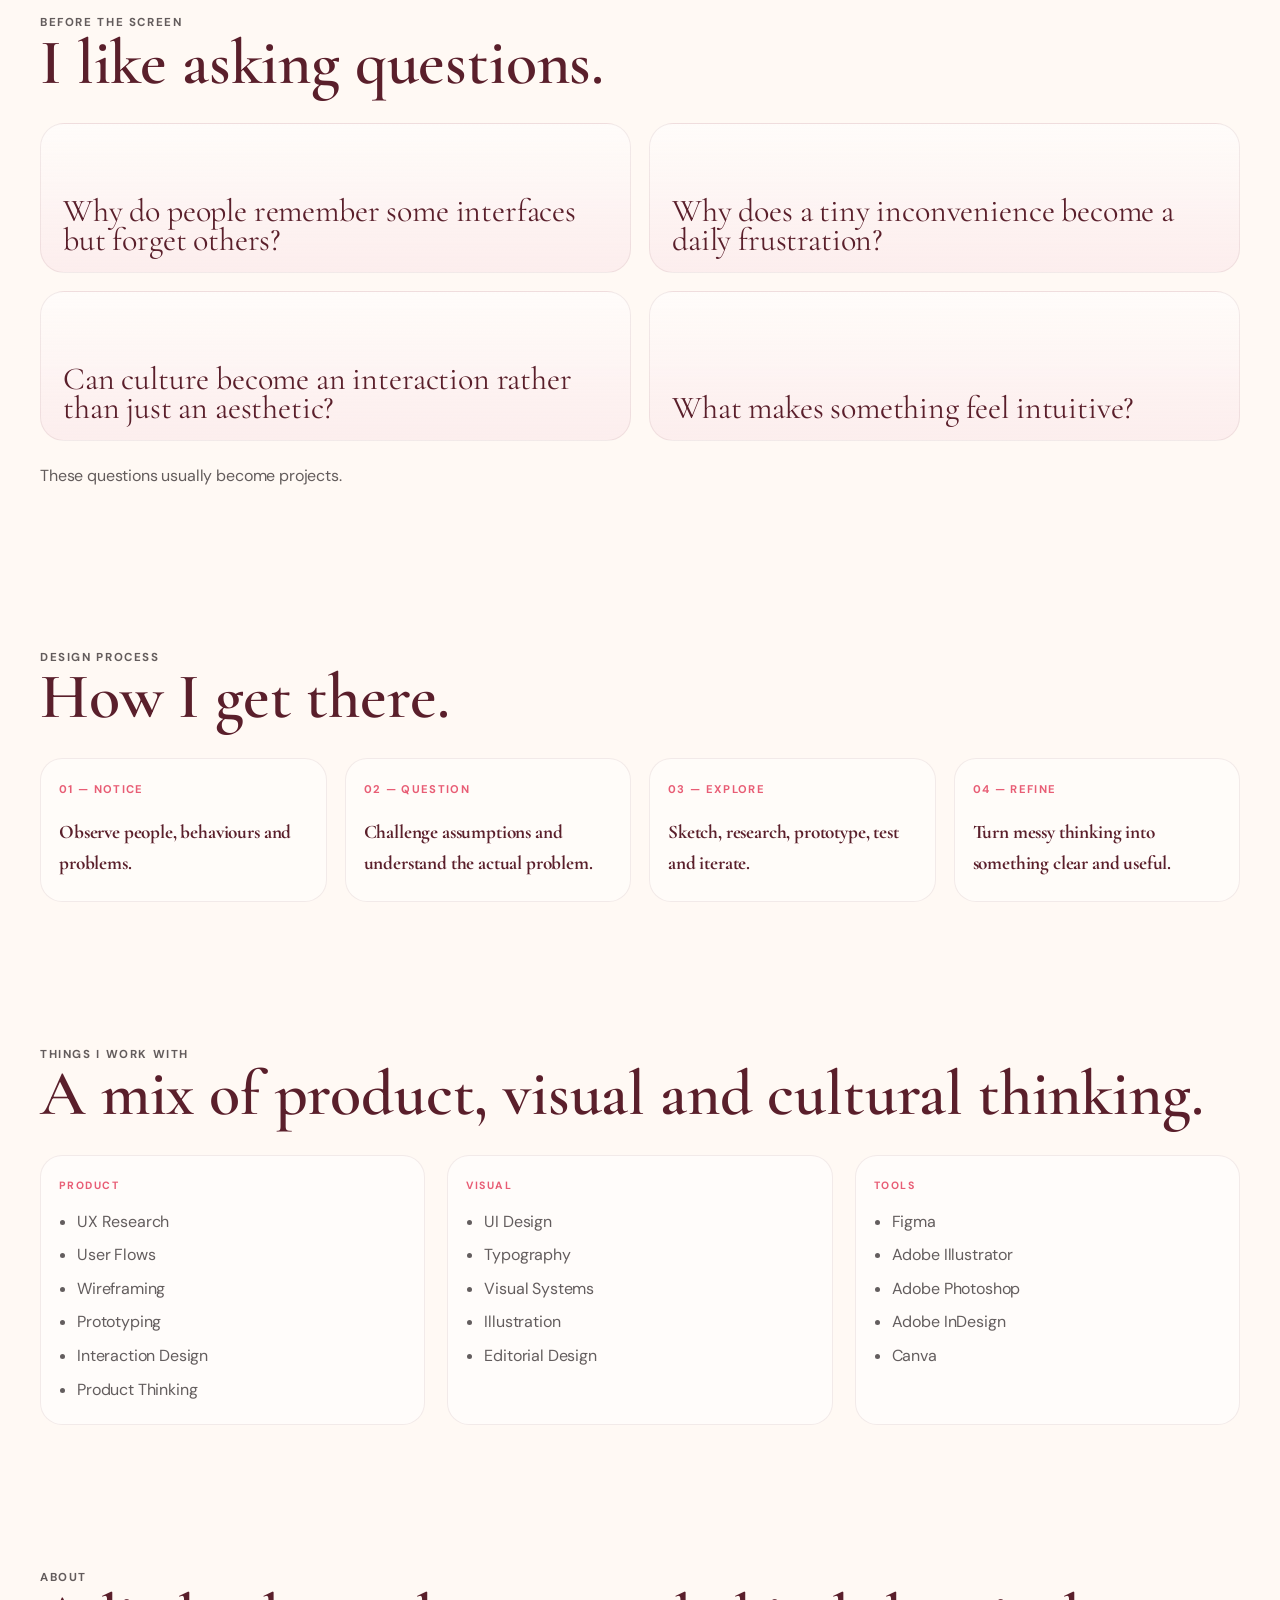
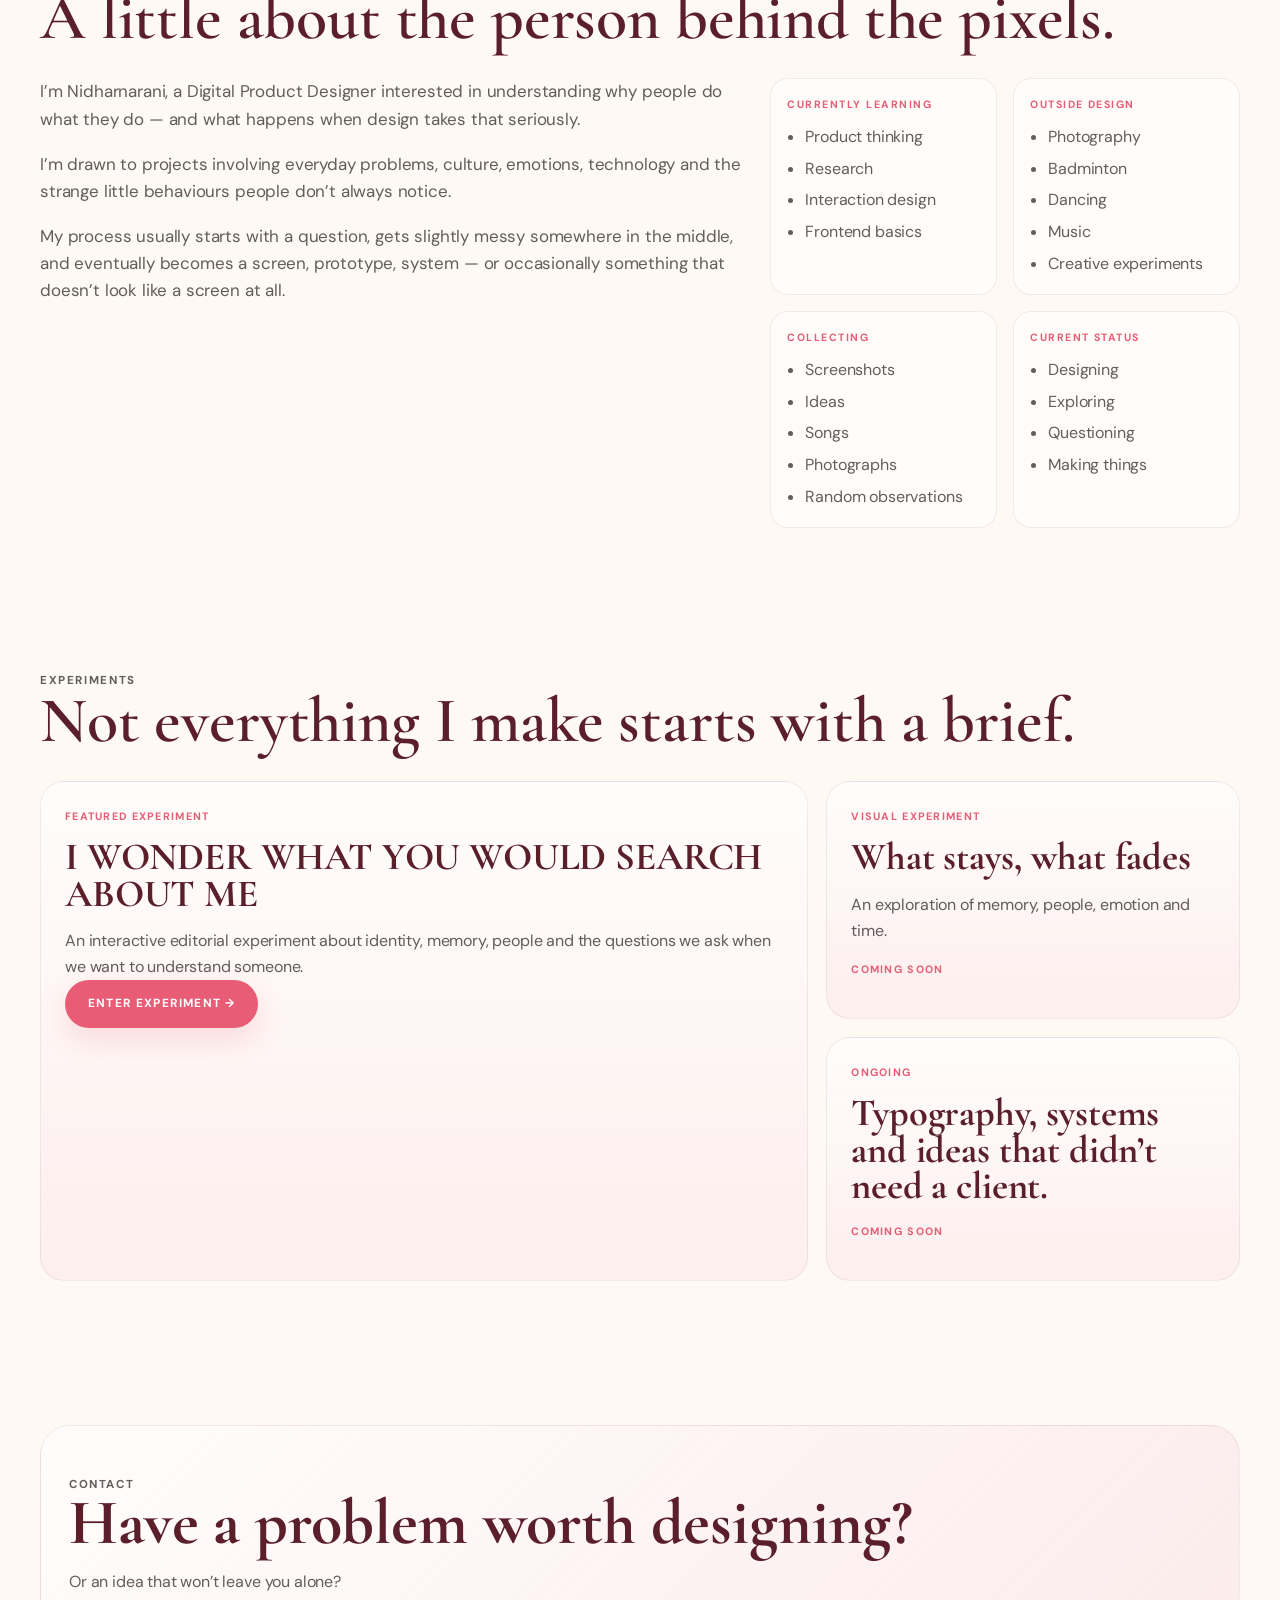
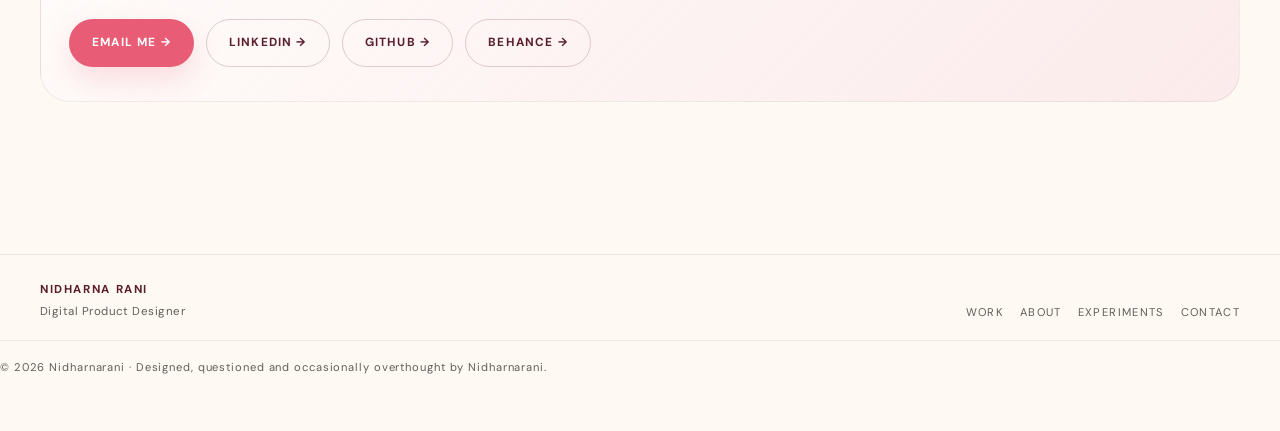
==== commit af47a447: "changes chanes" ====
--- a/index.html
+++ b/index.html
@@ -123,27 +123,22 @@
           <article class="project">
             <div class="project-number">01</div>
             <div class="project-copy">
-              <p class="project-kicker">Taleora</p>
-              <h3>Stories don’t have to end when the lights go off.</h3>
+              <p class="project-kicker">Interactive project</p>
+              <h3>Interactive 3D-Inspired Portfolio World</h3>
               <p>
-                A bedtime storytelling experience designed to make the nightly ritual more
-                personal, interactive and meaningful for children and parents.
+                An experimental digital world that turns a portfolio into a space to explore,
+                discover small details, and interact with playful digital objects.
               </p>
               <div class="tag-row">
-                <span class="tag">Product Design</span>
-                <span class="tag">UX</span>
-                <span class="tag">UI</span>
-                <span class="tag">Interaction</span>
-              </div>
-              <div class="meta-row">
-                <span>Role: Product Designer</span>
-                <span>Focus: UX / UI / Interaction</span>
-                <span>Type: Conceptual Product</span>
-              </div>
-              <a class="text-link" href="#">View case study →</a>
-            </div>
-            <div class="project-visual" aria-label="Taleora project visual placeholder">
-              <div class="visual-placeholder">TALEORA — PROJECT IMAGE</div>
+                <span class="tag">Interaction Design</span>
+                <span class="tag">Creative Coding</span>
+                <span class="tag">Motion Design</span>
+                <span class="tag">Experimental UI</span>
+              </div>
+              <a class="text-link" href="interactive-world/index.html">Explore the World →</a>
+            </div>
+            <div class="project-visual" aria-label="Interactive world project preview">
+              <div class="visual-placeholder">A WORLD OF LITTLE CURIOSITIES</div>
             </div>
           </article>
 
@@ -452,36 +447,6 @@
     </main>
 
     <footer class="site-footer">
-      <div class="site-shell weather-story" id="weatherFooter" aria-live="polite">
-        <div class="weather-story__frame">
-          <div class="weather-story__terminal-panel">
-            <div class="weather-story__terminal" id="storyTerminal" aria-live="polite"></div>
-            <button class="weather-story__cta" id="storyStartButton" type="button">[ boot sky ]</button>
-          </div>
-
-          <div class="weather-story__scene-panel">
-            <div class="weather-story__scene-header">
-              <span>DELHI / INDIA</span>
-              <span id="weatherStatusChip">status: cold boot</span>
-            </div>
-            <div class="weather-story__scene" id="weatherScene" aria-label="Weather scene"></div>
-            <div class="weather-story__tinyline" id="storyMeta">kernel waiting</div>
-          </div>
-
-          <div class="weather-story__readout-panel">
-            <div class="weather-story__headline" id="weatherHeadline">the sky says</div>
-            <div class="weather-story__condition" id="weatherCondition">--</div>
-            <div class="weather-story__temp" id="weatherTemp">--°C</div>
-            <div class="weather-story__narrative" id="weatherNarrative">something is waking up below the page.</div>
-            <div class="weather-story__meta">
-              <span id="weatherCodeLabel">code --</span>
-              <span id="weatherClock">--:--</span>
-            </div>
-            <button class="weather-story__retry" id="retryButton" type="button" hidden>[ retry ]</button>
-          </div>
-        </div>
-      </div>
-
       <div class="site-shell footer-inner">
         <div class="footer-brand">
           <strong>NIDHARNA RANI</strong>
@@ -496,10 +461,7 @@
         </nav>
       </div>
 
-      <div class="site-shell footer-meta">
-        <span>© 2026 Nidharnarani · Designed, questioned and occasionally overthought by Nidharnarani.</span>
-        <a class="weather-credit" href="https://open-meteo.com/" target="_blank" rel="noreferrer">Weather data by Open-Meteo</a>
-      </div>
+      <div class="site-shell footer-meta">© 2026 Nidharnarani · Designed, questioned and occasionally overthought by Nidharnarani.</div>
     </footer>
   </body>
 </html>
--- a/home.css
+++ b/home.css
@@ -792,643 +792,8 @@
 }
 
 .site-footer {
-  padding: 24px 0 52px;
+  padding: 26px 0 54px;
   border-top: 1px solid rgba(90, 31, 43, 0.1);
-}
-
-.weather-story {
-  position: relative;
-  margin-bottom: 24px;
-  padding: 10px;
-  border: 1px solid rgba(90, 31, 43, 0.1);
-  background:
-    radial-gradient(circle at 18% 8%, rgba(255,255,255,0.8), transparent 22%),
-    radial-gradient(circle at 72% 12%, rgba(76, 122, 183, 0.2), transparent 25%),
-    linear-gradient(180deg, rgba(242, 237, 227, 0.95), rgba(246, 231, 208, 0.88));
-  box-shadow: 0 24px 60px rgba(90, 31, 43, 0.06);
-  overflow: hidden;
-  font-family: 'Courier New', monospace;
-}
-
-.weather-story::before {
-  content: "";
-  position: absolute;
-  inset: 0;
-  background-image: linear-gradient(rgba(90, 31, 43, 0.025) 1px, transparent 1px), linear-gradient(90deg, rgba(90, 31, 43, 0.025) 1px, transparent 1px);
-  background-size: 14px 14px;
-  opacity: 0.6;
-  pointer-events: none;
-}
-
-.weather-story__frame {
-  position: relative;
-  z-index: 1;
-  display: grid;
-  grid-template-columns: minmax(0, 1fr) minmax(320px, 1.5fr) minmax(180px, 0.8fr);
-  gap: 14px;
-  align-items: stretch;
-  min-height: 390px;
-}
-
-.weather-story__terminal-panel,
-.weather-story__scene-panel,
-.weather-story__readout-panel {
-  position: relative;
-  background: rgba(255,255,255,0.18);
-  border: 1px solid rgba(90, 31, 43, 0.12);
-  box-shadow: inset 0 0 0 1px rgba(255,255,255,0.25);
-}
-
-.weather-story__terminal-panel {
-  display: flex;
-  flex-direction: column;
-  justify-content: space-between;
-  padding: 12px 12px 10px;
-  transform: rotate(-1deg);
-}
-
-.weather-story__terminal {
-  display: flex;
-  flex-direction: column;
-  gap: 8px;
-  color: var(--burgundy);
-  min-height: 140px;
-  font-size: 0.63rem;
-  letter-spacing: 0.14em;
-  text-transform: uppercase;
-  line-height: 1.55;
-  white-space: pre-wrap;
-}
-
-.story-line {
-  min-height: 1.2em;
-  opacity: 0;
-  transform: translateY(8px);
-  animation: storyLineIn 0.2s ease forwards;
-}
-
-.story-line--cursor::after {
-  content: "▌";
-  display: inline-block;
-  margin-left: 5px;
-  color: var(--pink);
-  animation: cursorBlink 0.9s steps(2, end) infinite;
-}
-
-@keyframes storyLineIn {
-  to { opacity: 1; transform: translateY(0); }
-}
-
-@keyframes cursorBlink {
-  0%, 49% { opacity: 1; }
-  50%, 100% { opacity: 0; }
-}
-
-.weather-story__cta,
-.weather-story__retry {
-  align-self: flex-start;
-  border: 1px solid rgba(90, 31, 43, 0.16);
-  background: rgba(255,255,255,0.28);
-  color: var(--burgundy);
-  padding: 9px 12px;
-  font-size: 0.58rem;
-  letter-spacing: 0.16em;
-  text-transform: uppercase;
-  font-weight: 700;
-  cursor: pointer;
-  box-shadow: 4px 4px 0 rgba(90,31,43,0.08);
-  transition: transform 140ms ease, background 140ms ease;
-}
-
-.weather-story__cta:hover,
-.weather-story__retry:hover,
-.weather-story__cta:focus-visible,
-.weather-story__retry:focus-visible {
-  transform: translate(-2px, -2px);
-  background: rgba(255,255,255,0.38);
-}
-
-.weather-story__cta.is-glitching {
-  animation: buttonGlitch 0.18s steps(2, end) 2;
-}
-
-@keyframes buttonGlitch {
-  0%, 100% { transform: translate(0, 0); }
-  20% { transform: translate(-2px, 1px); }
-  40% { transform: translate(2px, -1px); }
-  60% { transform: translate(-1px, 0); }
-  80% { transform: translate(1px, 1px); }
-}
-
-.weather-story__scene-panel {
-  display: flex;
-  flex-direction: column;
-  justify-content: center;
-  padding: 10px 10px 8px;
-  transform: rotate(0.6deg);
-  overflow: hidden;
-}
-
-.weather-story__scene-header {
-  display: flex;
-  justify-content: space-between;
-  gap: 10px;
-  font-size: 0.52rem;
-  letter-spacing: 0.14em;
-  text-transform: uppercase;
-  color: rgba(33, 25, 27, 0.72);
-  padding: 2px 2px 8px;
-}
-
-.weather-story__scene {
-  position: relative;
-  min-height: 250px;
-  border: 1px solid rgba(90, 31, 43, 0.1);
-  background: rgba(255,255,255,0.14);
-  overflow: hidden;
-}
-
-.weather-story__tinyline {
-  font-size: 0.52rem;
-  letter-spacing: 0.14em;
-  text-transform: uppercase;
-  color: rgba(33,25,27,0.7);
-  padding-top: 8px;
-}
-
-.weather-story__readout-panel {
-  display: flex;
-  flex-direction: column;
-  justify-content: center;
-  gap: 6px;
-  padding: 12px 10px 10px;
-  transform: rotate(-0.8deg);
-}
-
-.weather-story__headline {
-  font-size: 0.56rem;
-  letter-spacing: 0.16em;
-  text-transform: uppercase;
-  color: rgba(33, 25, 27, 0.7);
-  font-weight: 700;
-}
-
-.weather-story__condition {
-  font-size: 0.72rem;
-  letter-spacing: 0.14em;
-  text-transform: uppercase;
-  color: var(--pink);
-  font-weight: 700;
-}
-
-.weather-story__temp {
-  font-size: clamp(2.3rem, 3vw, 3.6rem);
-  line-height: 0.9;
-  letter-spacing: -0.06em;
-  color: var(--burgundy);
-  font-weight: 700;
-}
-
-.weather-story__narrative {
-  font-size: 0.62rem;
-  line-height: 1.7;
-  letter-spacing: 0.09em;
-  text-transform: uppercase;
-  color: rgba(33, 25, 27, 0.7);
-  min-height: 4em;
-}
-
-.weather-story__meta {
-  display: flex;
-  justify-content: space-between;
-  gap: 8px;
-  font-size: 0.5rem;
-  letter-spacing: 0.14em;
-  text-transform: uppercase;
-  color: rgba(33, 25, 27, 0.68);
-}
-
-.weather-story__retry {
-  display: none;
-  margin-top: 10px;
-}
-
-.weather-story.has-error .weather-story__retry {
-  display: inline-flex;
-}
-
-.world {
-  position: relative;
-  width: 100%;
-  height: 100%;
-  min-height: 250px;
-  overflow: hidden;
-  background: linear-gradient(180deg, #c7edff 0%, #dfeff8 38%, #d6ebc2 39%, #d3e9a9 100%);
-}
-
-.world--night {
-  background: linear-gradient(180deg, #1a2541 0%, #314869 35%, #4f5d7a 36%, #355d56 100%);
-}
-
-.world--rain {
-  background: linear-gradient(180deg, #b8d5ee 0%, #dfeef8 34%, #b1cbd7 35%, #7ca77b 100%);
-}
-
-.world--storm {
-  background: linear-gradient(180deg, #2b3358 0%, #516f97 30%, #4d516a 31%, #3b4d57 100%);
-}
-
-.world--snow {
-  background: linear-gradient(180deg, #dfeef6 0%, #e9f4ff 30%, #dfece4 31%, #d5e8c4 100%);
-}
-
-.world--foggy {
-  background: linear-gradient(180deg, #d9dde7 0%, #dfe4ee 32%, #d7d7d7 33%, #bed0ac 100%);
-}
-
-.world__sky-glow,
-.world__cloud,
-.world__sun,
-.world__moon,
-.world__city,
-.world__ground,
-.world__character,
-.world__computer,
-.world__signal,
-.world__board,
-.world__rain,
-.world__snow,
-.world__fog,
-.world__lightning {
-  position: absolute;
-}
-
-.world__sky-glow {
-  inset: 0 0 auto 0;
-  height: 48%;
-  background: radial-gradient(circle at 50% 20%, rgba(255,255,255,0.4), transparent 50%);
-}
-
-.world__cloud {
-  width: 110px;
-  height: 28px;
-  background: rgba(255,255,255,0.8);
-  border-radius: 18px;
-  box-shadow: 24px 4px 0 rgba(255,255,255,0.78), 54px 2px 0 rgba(255,255,255,0.72), 18px -8px 0 rgba(255,255,255,0.68);
-  left: 28%;
-  top: 16%;
-  opacity: 0.9;
-  animation: cloudFloat 12s ease-in-out infinite alternate;
-}
-
-.world__cloud--two {
-  left: 60%;
-  top: 24%;
-  transform: scale(0.82);
-  animation-delay: 1.4s;
-}
-
-.world__cloud--three {
-  left: 16%;
-  top: 28%;
-  transform: scale(0.7);
-  animation-delay: 2.2s;
-}
-
-.world__sun,
-.world__moon {
-  width: 28px;
-  height: 28px;
-  border-radius: 50%;
-  top: 18%;
-  left: 50%;
-  transform: translateX(-50%);
-}
-
-.world__sun {
-  background: #f6d65c;
-  box-shadow: 0 0 0 8px rgba(246,214,92,0.2);
-}
-
-.world__moon {
-  background: #edf4ff;
-  box-shadow: 0 0 0 8px rgba(255,255,255,0.1);
-  display: none;
-}
-
-.world--night .world__moon { display: block; }
-.world--night .world__sun { display: none; }
-
-.world__city {
-  left: 14%;
-  right: 14%;
-  bottom: 30%;
-  height: 68px;
-  background:
-    linear-gradient(90deg, rgba(58,72,88,0.28) 0 9%, transparent 9% 10%, rgba(58,72,88,0.28) 10% 16%, transparent 16% 17%, rgba(58,72,88,0.28) 17% 24%, transparent 24% 25%, rgba(58,72,88,0.28) 25% 32%, transparent 32% 33%, rgba(58,72,88,0.28) 33% 40%, transparent 40% 41%, rgba(58,72,88,0.28) 41% 49%, transparent 49% 50%, rgba(58,72,88,0.28) 50% 58%, transparent 58% 59%, rgba(58,72,88,0.28) 59% 67%, transparent 67% 68%, rgba(58,72,88,0.28) 68% 77%, transparent 77% 78%, rgba(58,72,88,0.28) 78% 86%, transparent 86% 87%, rgba(58,72,88,0.28) 87% 100%);
-  opacity: 0.8;
-}
-
-.world__ground {
-  left: 0;
-  right: 0;
-  bottom: 0;
-  height: 28%;
-  background: linear-gradient(180deg, rgba(116,179,57,0.95), rgba(82,149,42,0.98));
-  border-top: 4px solid rgba(22, 54, 24, 0.18);
-}
-
-.world__ground::before {
-  content: "";
-  position: absolute;
-  inset: 0;
-  background-image: repeating-linear-gradient(90deg, rgba(255,255,255,0.08) 0 8px, transparent 8px 20px);
-}
-
-.world__computer {
-  left: 60%;
-  top: 42%;
-  width: 72px;
-  height: 54px;
-  border: 2px solid rgba(30, 35, 42, 0.8);
-  background: rgba(240, 244, 255, 0.9);
-  box-shadow: 0 0 0 3px rgba(255,255,255,0.7);
-  display: grid;
-  place-items: center;
-  font-size: 0.46rem;
-  letter-spacing: 0.16em;
-  text-transform: uppercase;
-  color: var(--burgundy);
-  transform: rotate(2deg);
-}
-
-.world__computer::after {
-  content: "";
-  position: absolute;
-  left: 10px;
-  right: 10px;
-  bottom: -8px;
-  height: 8px;
-  background: rgba(62, 66, 75, 0.6);
-}
-
-.world__character {
-  left: 34%;
-  bottom: 22%;
-  width: 58px;
-  height: 58px;
-  animation: humanWander 10s ease-in-out infinite;
-}
-
-.world__character::before {
-  content: "";
-  position: absolute;
-  left: 14px;
-  top: 6px;
-  width: 24px;
-  height: 20px;
-  border-radius: 50%;
-  background: #e8d7a0;
-  box-shadow: inset 0 -5px 0 rgba(0,0,0,0.08);
-}
-
-.world__character::after {
-  content: "";
-  position: absolute;
-  left: 18px;
-  top: 24px;
-  width: 22px;
-  height: 22px;
-  background: #d57b59;
-  clip-path: polygon(0 0, 100% 0, 100% 100%, 0 100%);
-}
-
-.world__character .limb,
-.world__character .limb::before,
-.world__character .limb::after {
-  content: "";
-  position: absolute;
-  display: block;
-  background: rgba(27, 34, 28, 0.9);
-}
-
-.world__character .limb {
-  width: 4px;
-  height: 20px;
-  left: 16px;
-  top: 29px;
-}
-
-.world__character .limb::before {
-  width: 4px;
-  height: 18px;
-  left: 12px;
-  top: 8px;
-}
-
-.world__character .limb::after {
-  width: 4px;
-  height: 18px;
-  left: 24px;
-  top: 8px;
-}
-
-.world__signal {
-  left: 16%;
-  top: 46%;
-  padding: 6px 8px;
-  background: rgba(255,255,255,0.8);
-  color: var(--burgundy);
-  border: 1px solid rgba(90, 31, 43, 0.12);
-  font-size: 0.52rem;
-  letter-spacing: 0.14em;
-  text-transform: uppercase;
-}
-
-.world__board {
-  right: 18%;
-  bottom: 20%;
-  width: 110px;
-  padding: 8px 8px 10px;
-  background: rgba(255,255,255,0.88);
-  border: 2px solid rgba(90,31,43,0.18);
-  transform: rotate(4deg);
-  box-shadow: 0 8px 18px rgba(90, 31, 43, 0.08);
-}
-
-.world__board-label {
-  display: block;
-  font-size: 0.46rem;
-  letter-spacing: 0.16em;
-  text-transform: uppercase;
-  color: rgba(33,25,27,0.7);
-}
-
-.world__board-temp {
-  display: block;
-  font-size: 1.7rem;
-  line-height: 1;
-  color: var(--burgundy);
-  font-weight: 700;
-  letter-spacing: -0.06em;
-  margin-top: 2px;
-}
-
-.world__board-small {
-  display: block;
-  font-size: 0.48rem;
-  letter-spacing: 0.18em;
-  text-transform: uppercase;
-  color: var(--pink);
-  margin-top: 4px;
-}
-
-.world__rain,
-.world__snow,
-.world__fog,
-.world__lightning {
-  inset: 0;
-  pointer-events: none;
-}
-
-.world__rain {
-  background: repeating-linear-gradient(180deg, rgba(123,165,219,0.18) 0 9px, transparent 9px 18px);
-  opacity: 0;
-}
-
-.world__snow {
-  background-image: radial-gradient(circle, rgba(255,255,255,0.8) 1px, transparent 1.5px);
-  background-size: 18px 18px;
-  opacity: 0;
-}
-
-.world__fog {
-  background: linear-gradient(180deg, rgba(255,255,255,0.16), rgba(255,255,255,0.4), rgba(255,255,255,0.12));
-  opacity: 0;
-}
-
-.world__lightning {
-  background: linear-gradient(90deg, transparent, rgba(255,245,182,0.55), transparent);
-  opacity: 0;
-}
-
-.world--rain .world__rain,
-.world--snow .world__snow,
-.world--foggy .world__fog,
-.world--storm .world__lightning {
-  opacity: 1;
-}
-
-.world--rain .world__rain {
-  animation: rainFall 0.7s linear infinite;
-}
-
-.world--snow .world__snow {
-  animation: snowFall 4s linear infinite;
-}
-
-.world--storm .world__lightning {
-  animation: lightningFlash 2.8s steps(2, end) infinite;
-}
-
-.world--foggy .world__fog {
-  animation: fogShift 7s ease-in-out infinite alternate;
-}
-
-.world--night .world__character {
-  transform: scale(0.96);
-}
-
-.weather-story__scene-panel.is-humming .world {
-  transform: scale(1.03);
-}
-
-@keyframes cloudFloat {
-  0% { transform: translateX(-4px) translateY(0); }
-  100% { transform: translateX(8px) translateY(4px); }
-}
-
-@keyframes rainFall {
-  0% { transform: translateY(-8px); }
-  100% { transform: translateY(12px); }
-}
-
-@keyframes snowFall {
-  0% { transform: translateY(-8px) translateX(0); }
-  100% { transform: translateY(8px) translateX(8px); }
-}
-
-@keyframes fogShift {
-  0% { opacity: 0.25; transform: translateX(-8px); }
-  100% { opacity: 0.8; transform: translateX(8px); }
-}
-
-@keyframes lightningFlash {
-  0%, 26%, 100% { opacity: 0; }
-  28% { opacity: 1; }
-  30% { opacity: 0.2; }
-  32% { opacity: 0.8; }
-  34% { opacity: 0; }
-}
-
-@keyframes humanWander {
-  0%, 100% { transform: translateX(0); }
-  50% { transform: translateX(12px); }
-}
-
-@media (max-width: 900px) {
-  .weather-story__frame {
-    grid-template-columns: 1fr;
-  }
-
-  .weather-story__terminal-panel,
-  .weather-story__readout-panel,
-  .weather-story__scene-panel {
-    transform: none;
-  }
-}
-
-@media (prefers-reduced-motion: reduce) {
-  *, *::before, *::after {
-    animation-duration: 0.001ms !important;
-    animation-iteration-count: 1 !important;
-    transition-duration: 0.001ms !important;
-    scroll-behavior: auto !important;
-  }
-}
-
-@keyframes fogShift {
-  0% { transform: translateX(-12px); opacity: 0.7; }
-  100% { transform: translateX(12px); opacity: 1; }
-}
-
-@keyframes dropFall {
-  0% { transform: translateY(-2px); opacity: 0.4; }
-  50% { opacity: 1; }
-  100% { transform: translateY(8px); opacity: 0.2; }
-}
-
-@keyframes flakeFall {
-  0% { transform: translateY(-3px) translateX(0); opacity: 0.3; }
-  50% { opacity: 1; }
-  100% { transform: translateY(8px) translateX(4px); opacity: 0.2; }
-}
-
-@keyframes boltFlash {
-  0%, 85%, 100% { opacity: 0; }
-  90% { opacity: 1; }
-  95% { opacity: 0.5; }
-}
-
-@keyframes walkCycle {
-  0% { transform: translateX(0); }
-  50% { transform: translateX(3px); }
-  100% { transform: translateX(0); }
-}
-
-@keyframes moonFloat {
-  0%, 100% { transform: translateY(0); }
-  50% { transform: translateY(-4px); }
 }
 
 .footer-inner {
@@ -1476,16 +841,6 @@
   color: rgba(33, 25, 27, 0.7);
   font-size: 0.7rem;
   letter-spacing: 0.08em;
-  display: flex;
-  justify-content: space-between;
-  gap: 12px;
-  flex-wrap: wrap;
-}
-
-.weather-credit {
-  color: var(--burgundy);
-  text-decoration: underline;
-  text-underline-offset: 2px;
 }
 
 @media (max-width: 980px) {
@@ -1559,22 +914,6 @@
     align-items: flex-start;
   }
 
-  .weather-story {
-    grid-template-columns: 1fr;
-    min-height: auto;
-    padding: 16px 14px;
-  }
-
-  .weather-story__terminal-panel,
-  .weather-story__scene-panel,
-  .weather-story__readout-panel {
-    min-height: auto;
-  }
-
-  .weather-story__scene {
-    min-height: 140px;
-  }
-
   .thinking-list,
   .process-grid,
   .skills-layout,
@@ -1605,21 +944,4 @@
     animation-iteration-count: 1 !important;
     transition-duration: 0.01ms !important;
   }
-
-  .story-line--cursor::after {
-    animation: none;
-  }
-
-  .weather-story__scene svg .sun,
-  .weather-story__scene svg .spark,
-  .weather-story__scene svg .cloud,
-  .weather-story__scene svg .fog-layer,
-  .weather-story__scene svg .drop,
-  .weather-story__scene svg .flake,
-  .weather-story__scene svg .bolt,
-  .weather-story__scene svg .walker,
-  .weather-story__scene svg .moon {
-    animation: none;
-  }
-}
-
+}
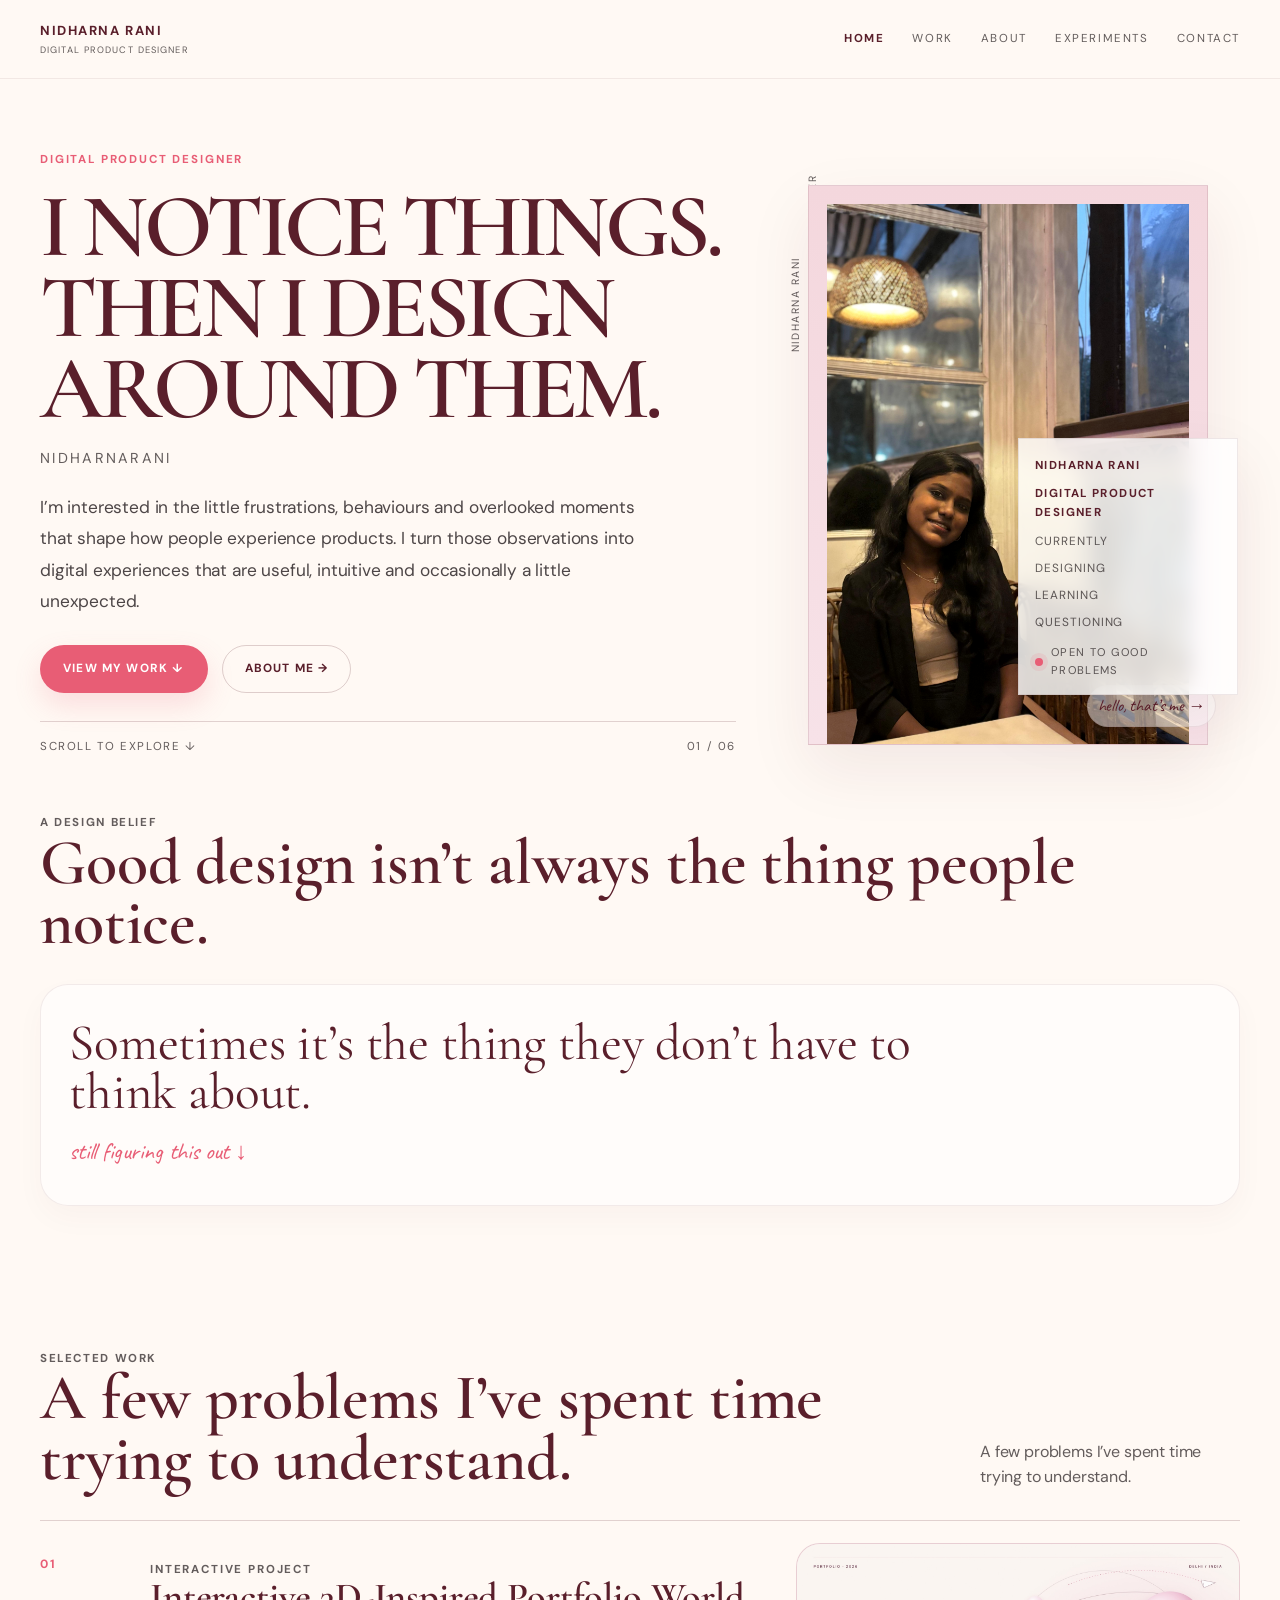
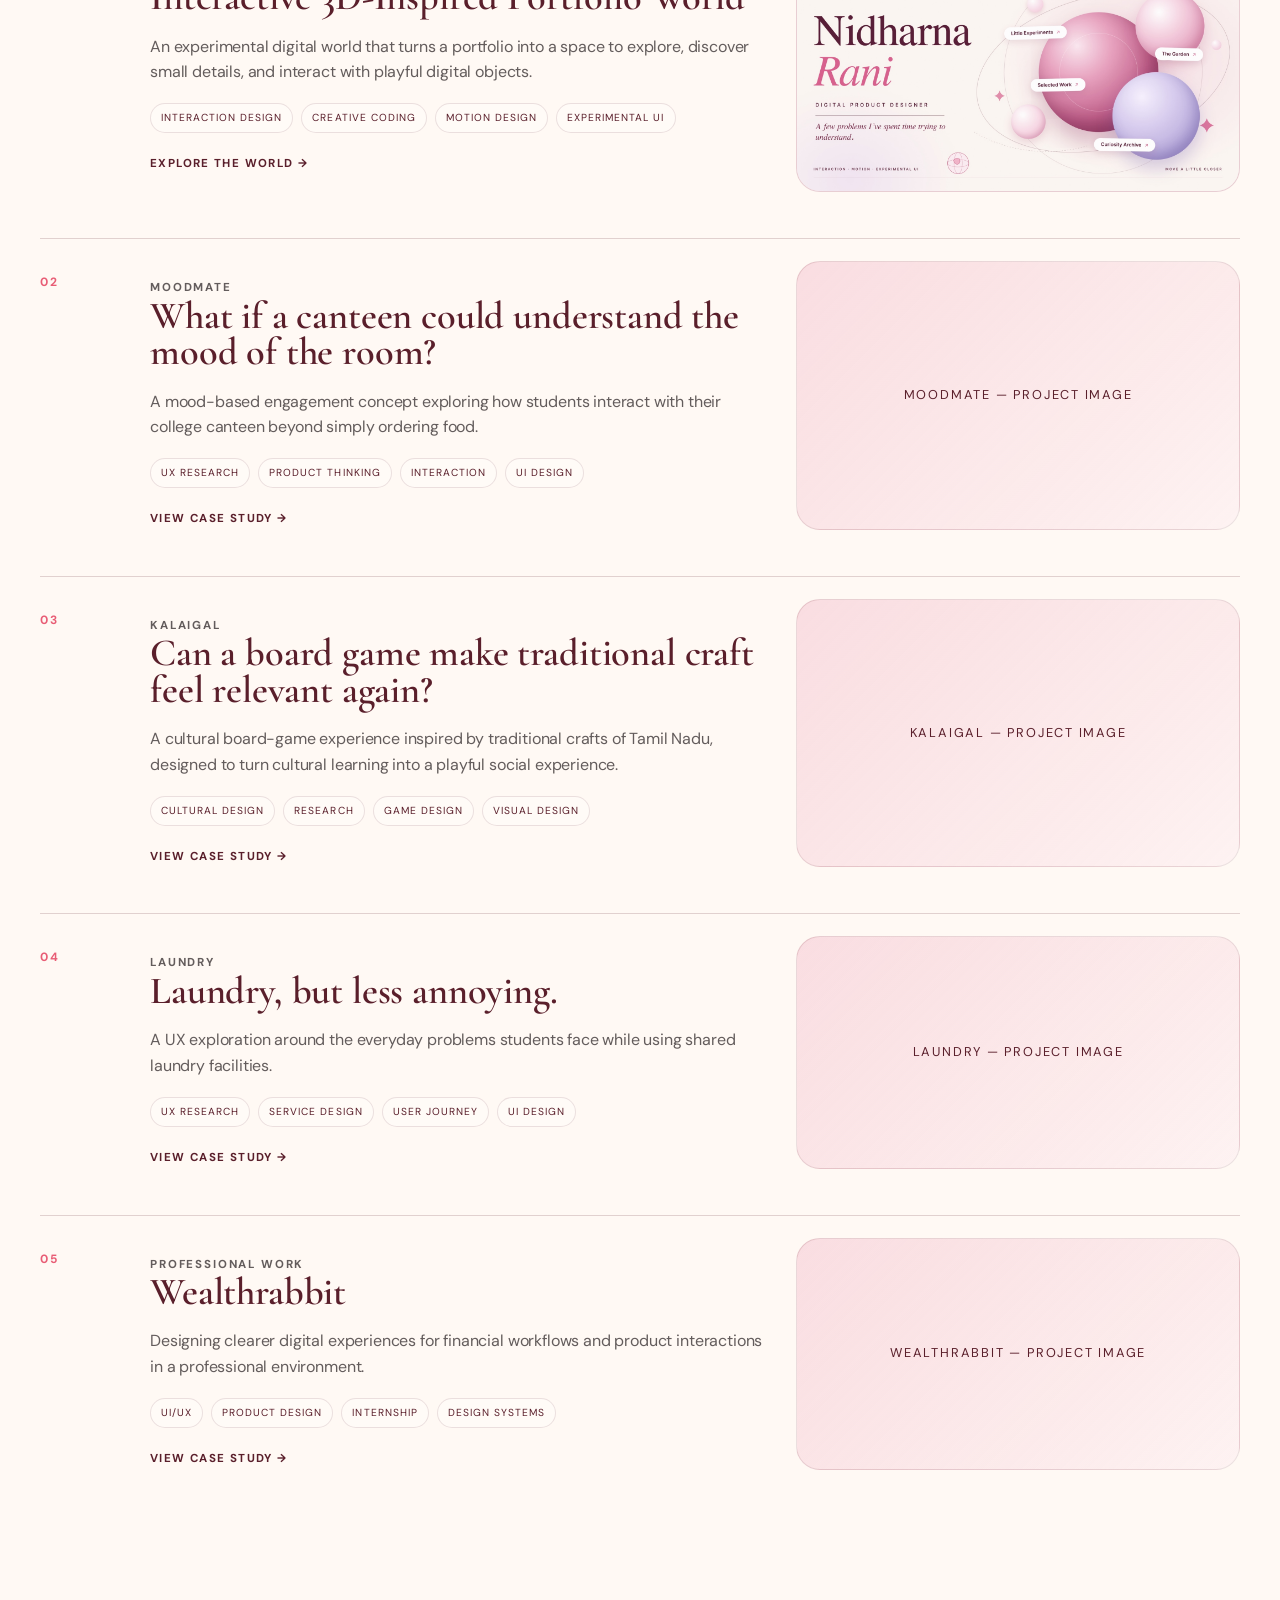
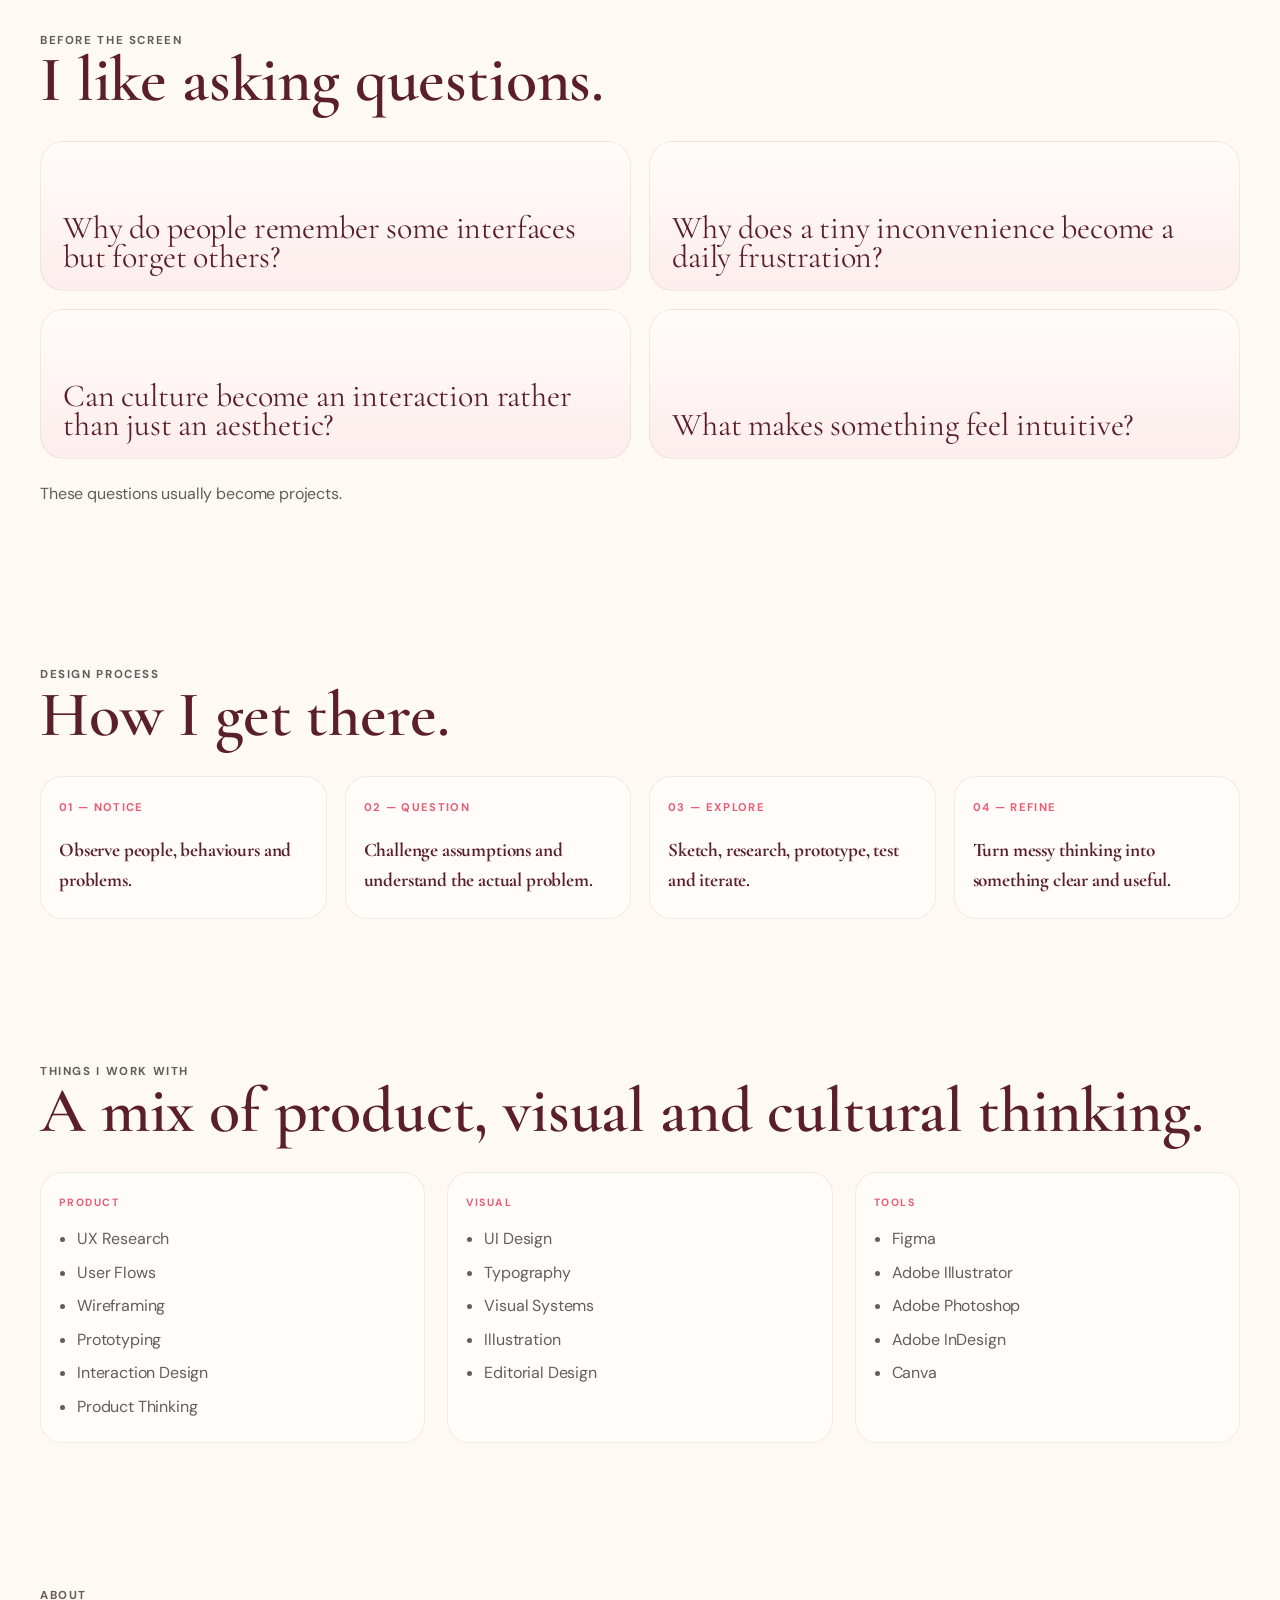
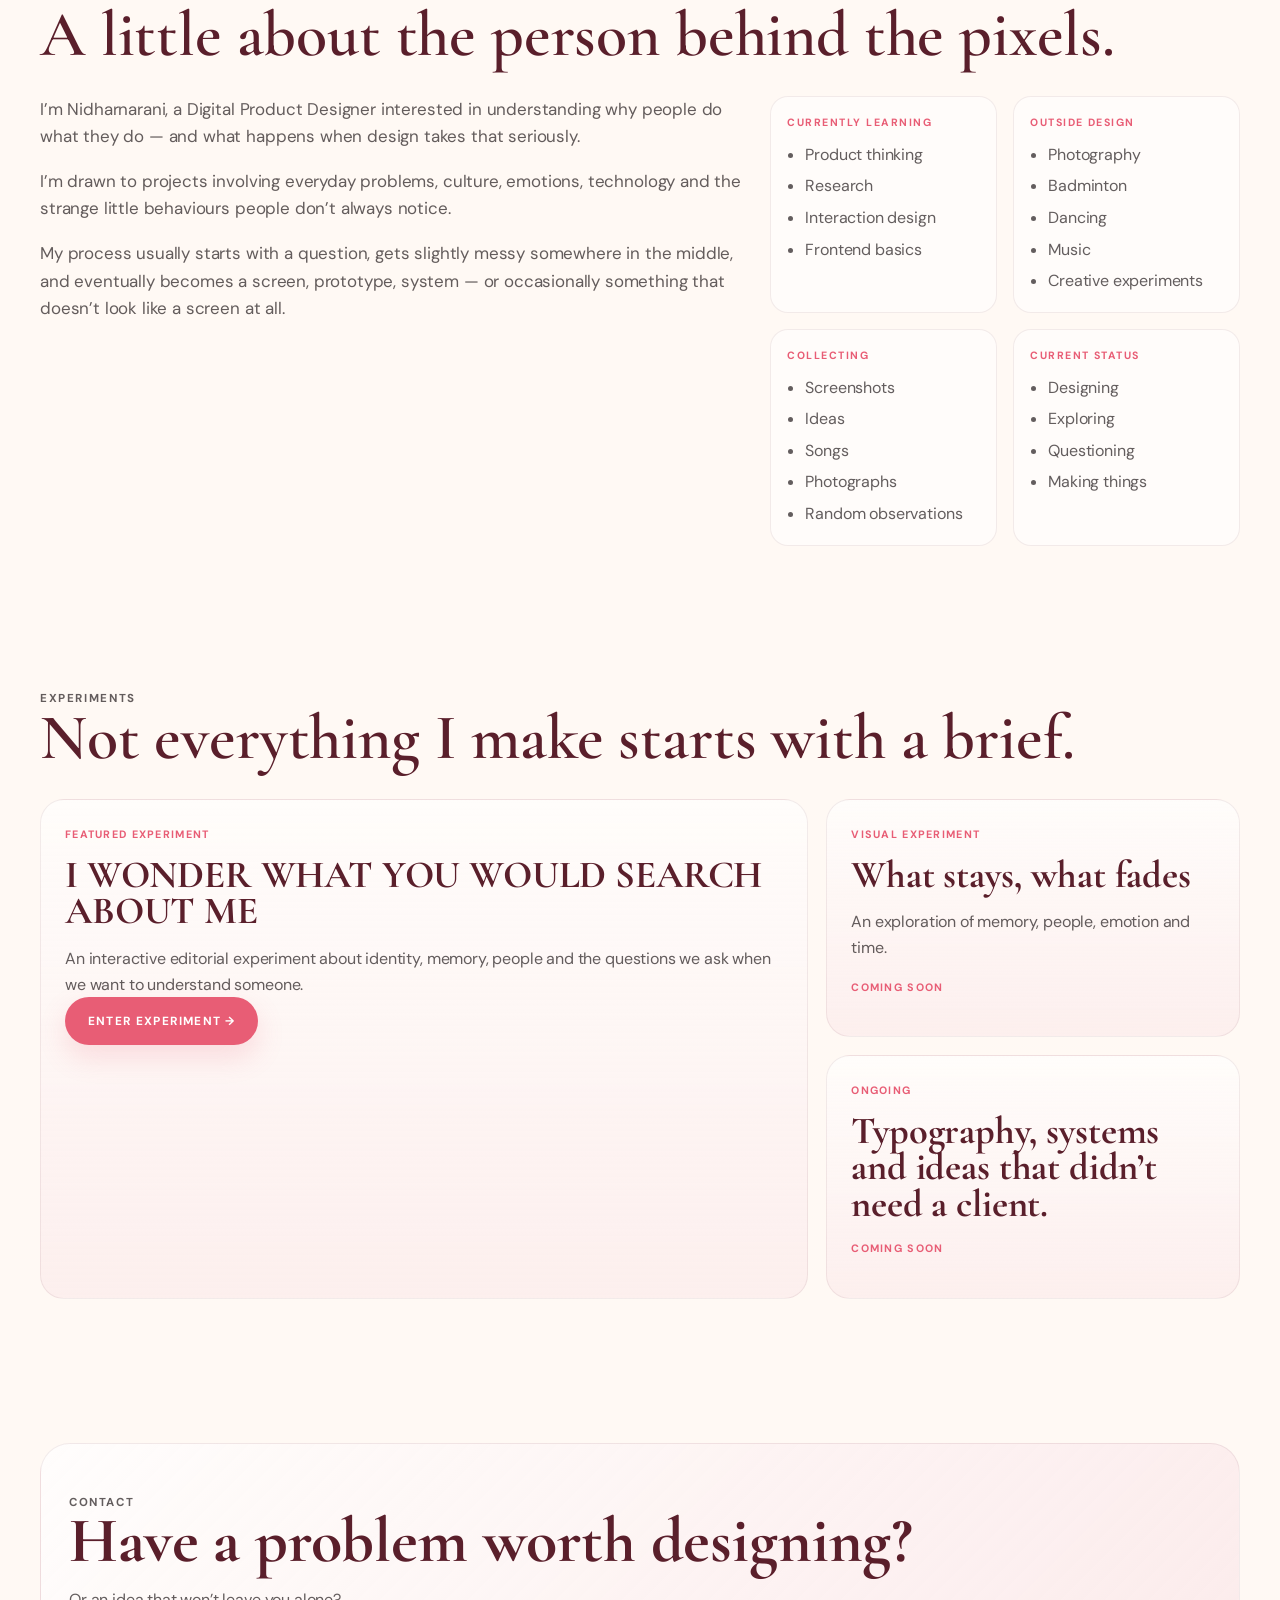
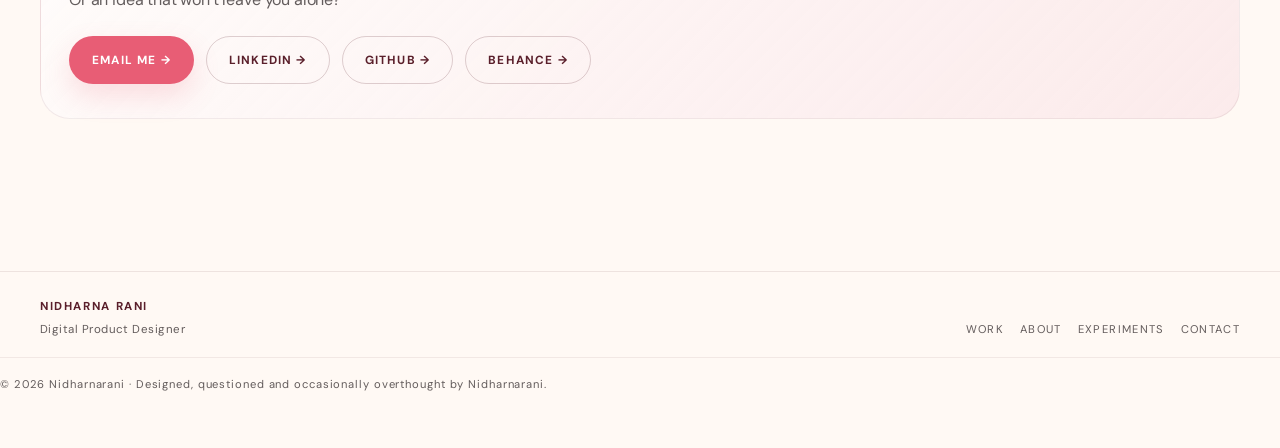
==== commit 0e3e2815: "Add cover image to Interactive World project card - Replace card 01 placeholder gradient with real c" ====
--- a/index.html
+++ b/index.html
@@ -137,8 +137,13 @@
               </div>
               <a class="text-link" href="interactive-world/index.html">Explore the World →</a>
             </div>
-            <div class="project-visual" aria-label="Interactive world project preview">
-              <div class="visual-placeholder">A WORLD OF LITTLE CURIOSITIES</div>
+            <div class="project-visual project-visual--cover">
+              <img
+                class="project-image"
+                src="assets/projects/world-of-little-curiosities-cover.jpg"
+                alt="A World of Little Curiosities — an interactive digital world."
+                loading="lazy"
+              />
             </div>
           </article>
 
--- a/home.css
+++ b/home.css
@@ -583,6 +583,19 @@
   object-fit: cover;
 }
 
+/* Card 01 — real cover image. Scoped so other project cards keep their placeholder styling. */
+.project-visual--cover {
+  aspect-ratio: 16 / 9;
+  min-height: 0;
+  align-self: start;
+  background: var(--blush);
+}
+
+.project-visual--cover .project-image {
+  object-fit: cover;
+  object-position: center;
+}
+
 .thinking-list {
   display: grid;
   grid-template-columns: repeat(2, minmax(0, 1fr));
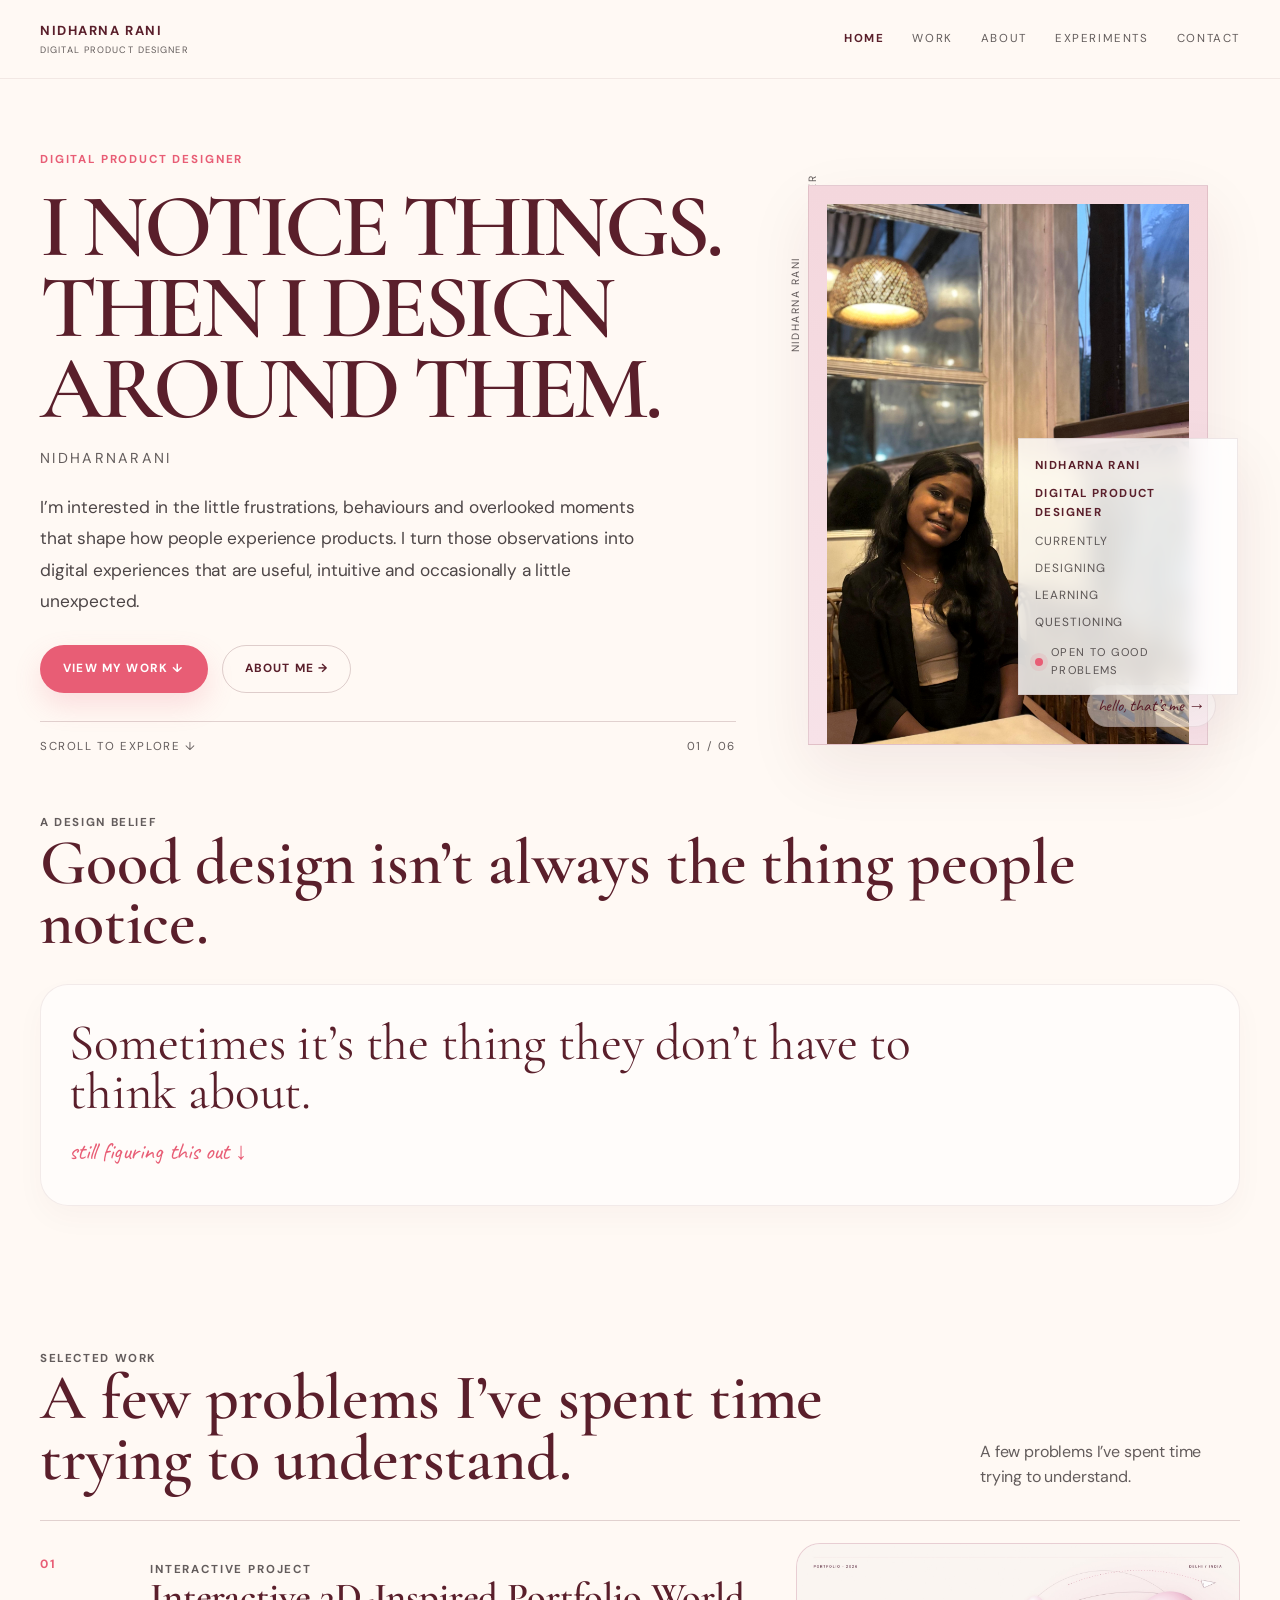
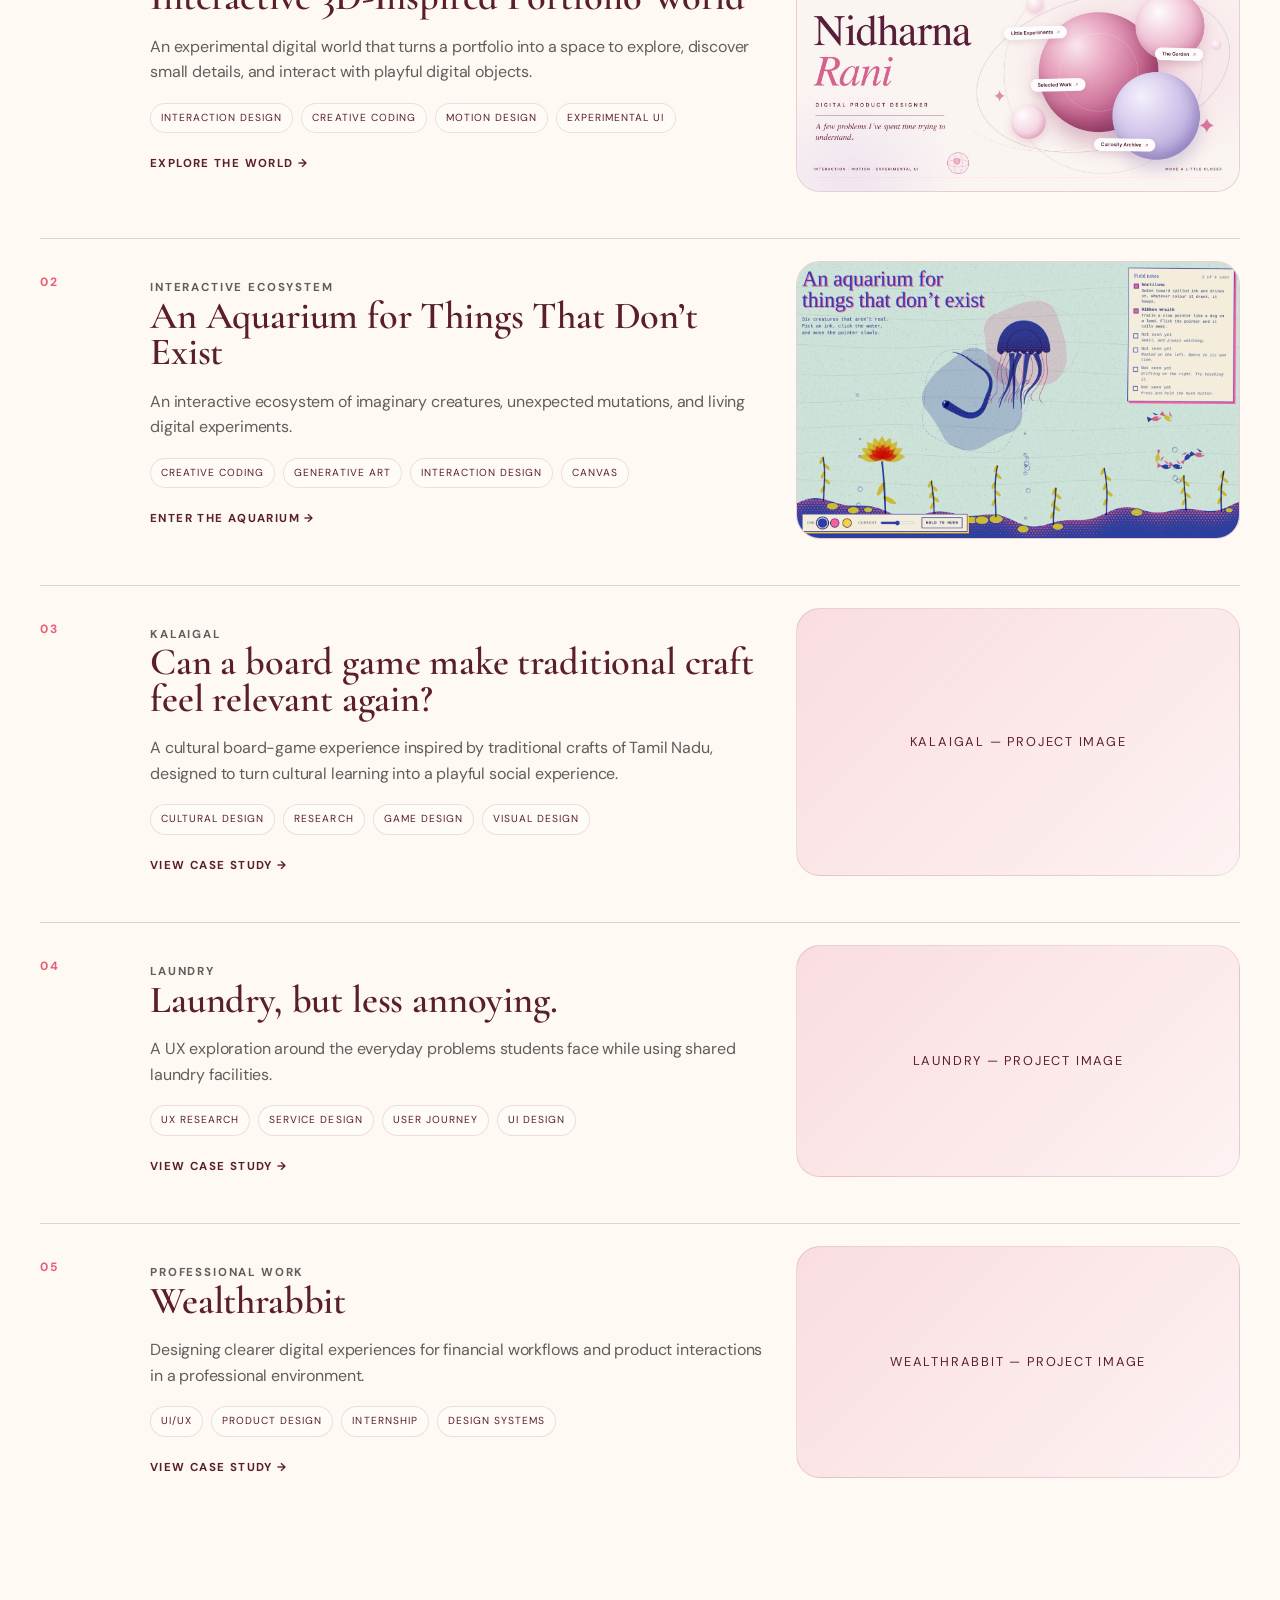
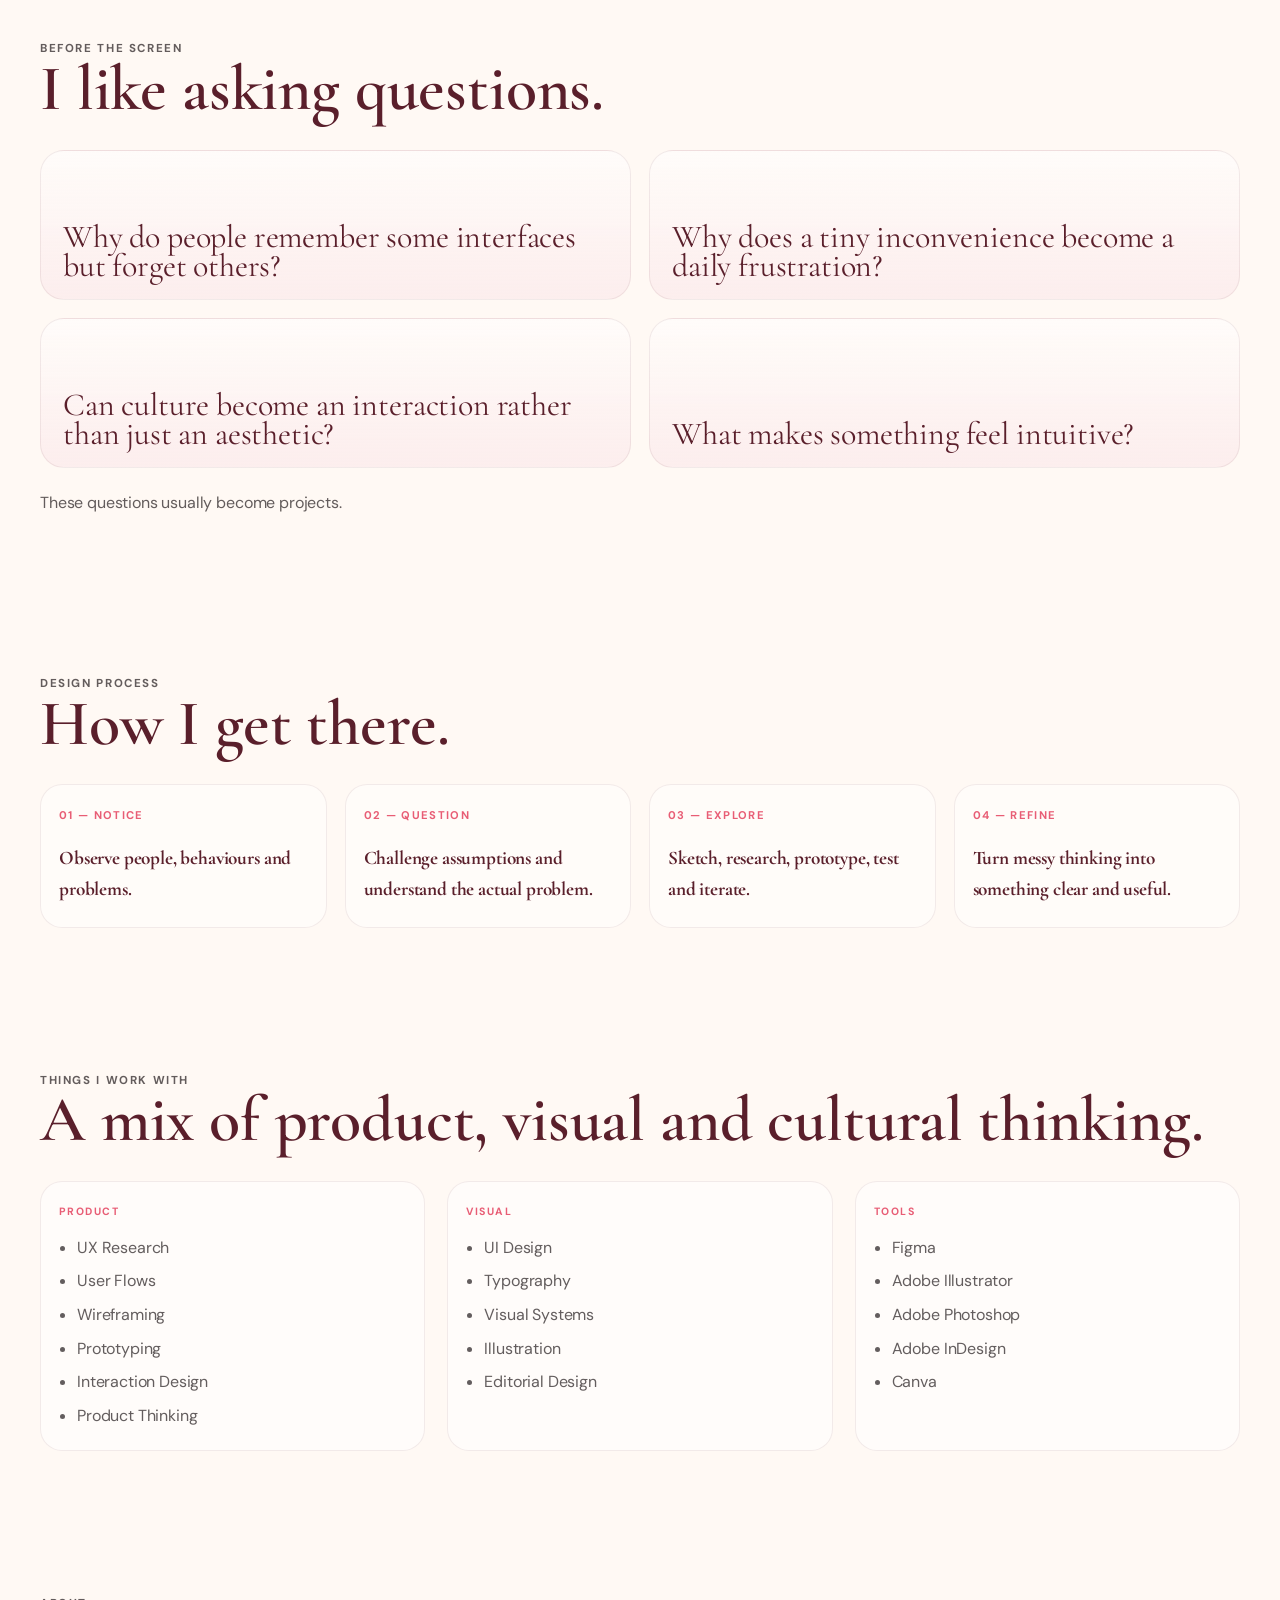
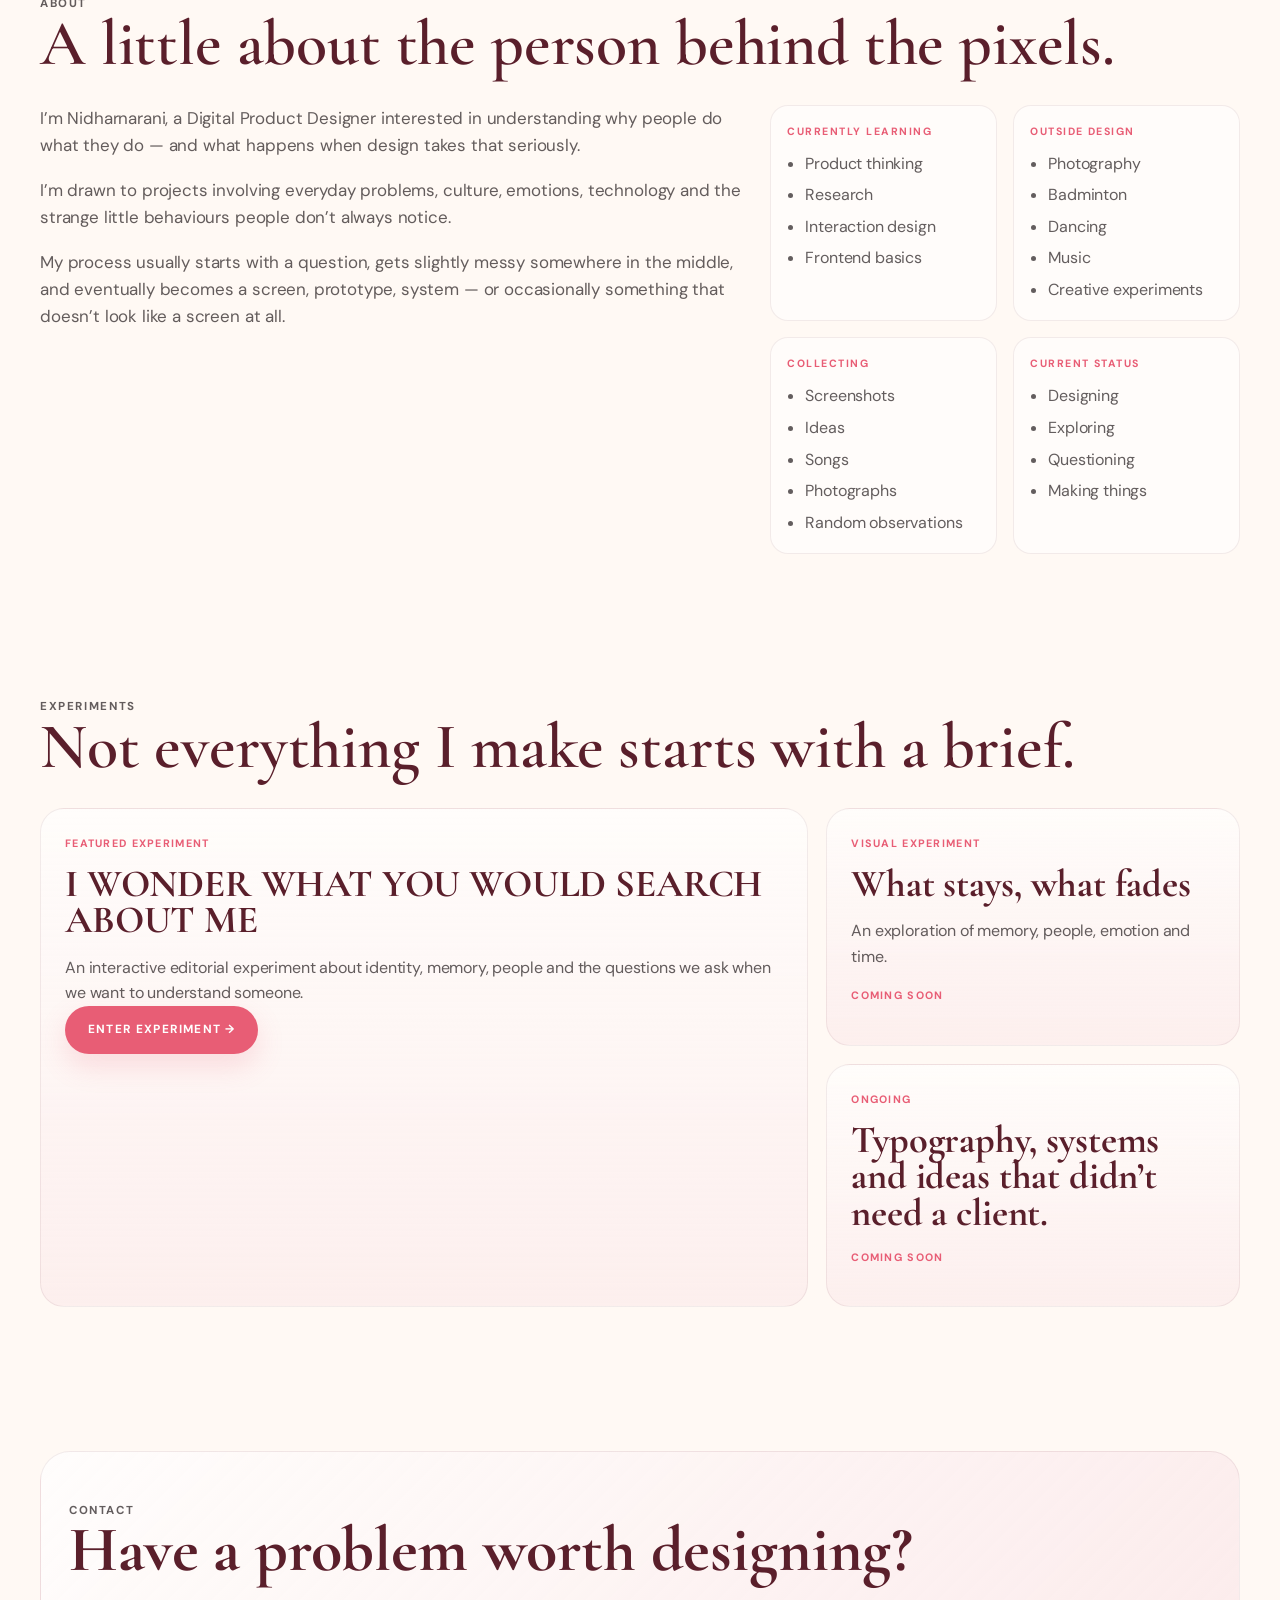
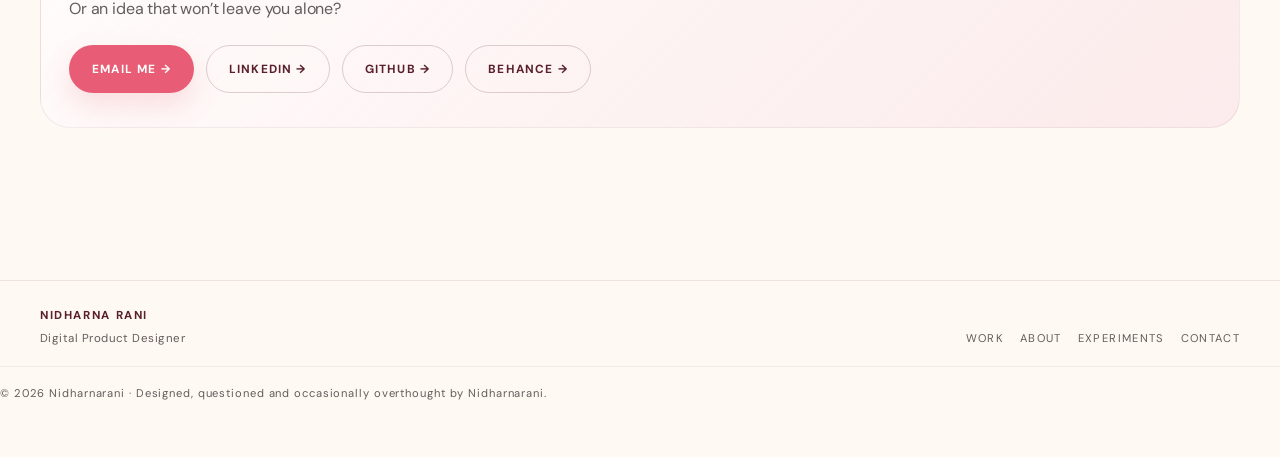
==== commit e8ab8d76: "Replace Moodmate card with An Aquarium for Things That Don't Exist - Add aquarium/ interactive ecosy" ====
--- a/index.html
+++ b/index.html
@@ -150,22 +150,27 @@
           <article class="project">
             <div class="project-number">02</div>
             <div class="project-copy">
-              <p class="project-kicker">Moodmate</p>
-              <h3>What if a canteen could understand the mood of the room?</h3>
+              <p class="project-kicker">Interactive ecosystem</p>
+              <h3>An Aquarium for Things That Don’t Exist</h3>
               <p>
-                A mood-based engagement concept exploring how students interact with their
-                college canteen beyond simply ordering food.
+                An interactive ecosystem of imaginary creatures, unexpected mutations, and
+                living digital experiments.
               </p>
               <div class="tag-row">
-                <span class="tag">UX Research</span>
-                <span class="tag">Product Thinking</span>
-                <span class="tag">Interaction</span>
-                <span class="tag">UI Design</span>
-              </div>
-              <a class="text-link" href="#">View case study →</a>
-            </div>
-            <div class="project-visual" aria-label="Moodmate project visual placeholder">
-              <div class="visual-placeholder">MOODMATE — PROJECT IMAGE</div>
+                <span class="tag">Creative Coding</span>
+                <span class="tag">Generative Art</span>
+                <span class="tag">Interaction Design</span>
+                <span class="tag">Canvas</span>
+              </div>
+              <a class="text-link" href="aquarium/index.html">Enter the aquarium →</a>
+            </div>
+            <div class="project-visual project-visual--aquarium">
+              <img
+                class="project-image"
+                src="assets/projects/aquarium-preview.jpg"
+                alt="A pale-water aquarium scene of invented creatures — a jellyfish, a ribbon, glass sprites, a bloomling and a spore."
+                loading="lazy"
+              />
             </div>
           </article>
 
--- a/home.css
+++ b/home.css
@@ -596,6 +596,19 @@
   object-position: center;
 }
 
+/* Card 02 — aquarium cover image, kept at its native 16:10 so the scene is never cropped. */
+.project-visual--aquarium {
+  aspect-ratio: 16 / 10;
+  min-height: 0;
+  align-self: start;
+  background: var(--blush);
+}
+
+.project-visual--aquarium .project-image {
+  object-fit: cover;
+  object-position: center;
+}
+
 .thinking-list {
   display: grid;
   grid-template-columns: repeat(2, minmax(0, 1fr));
